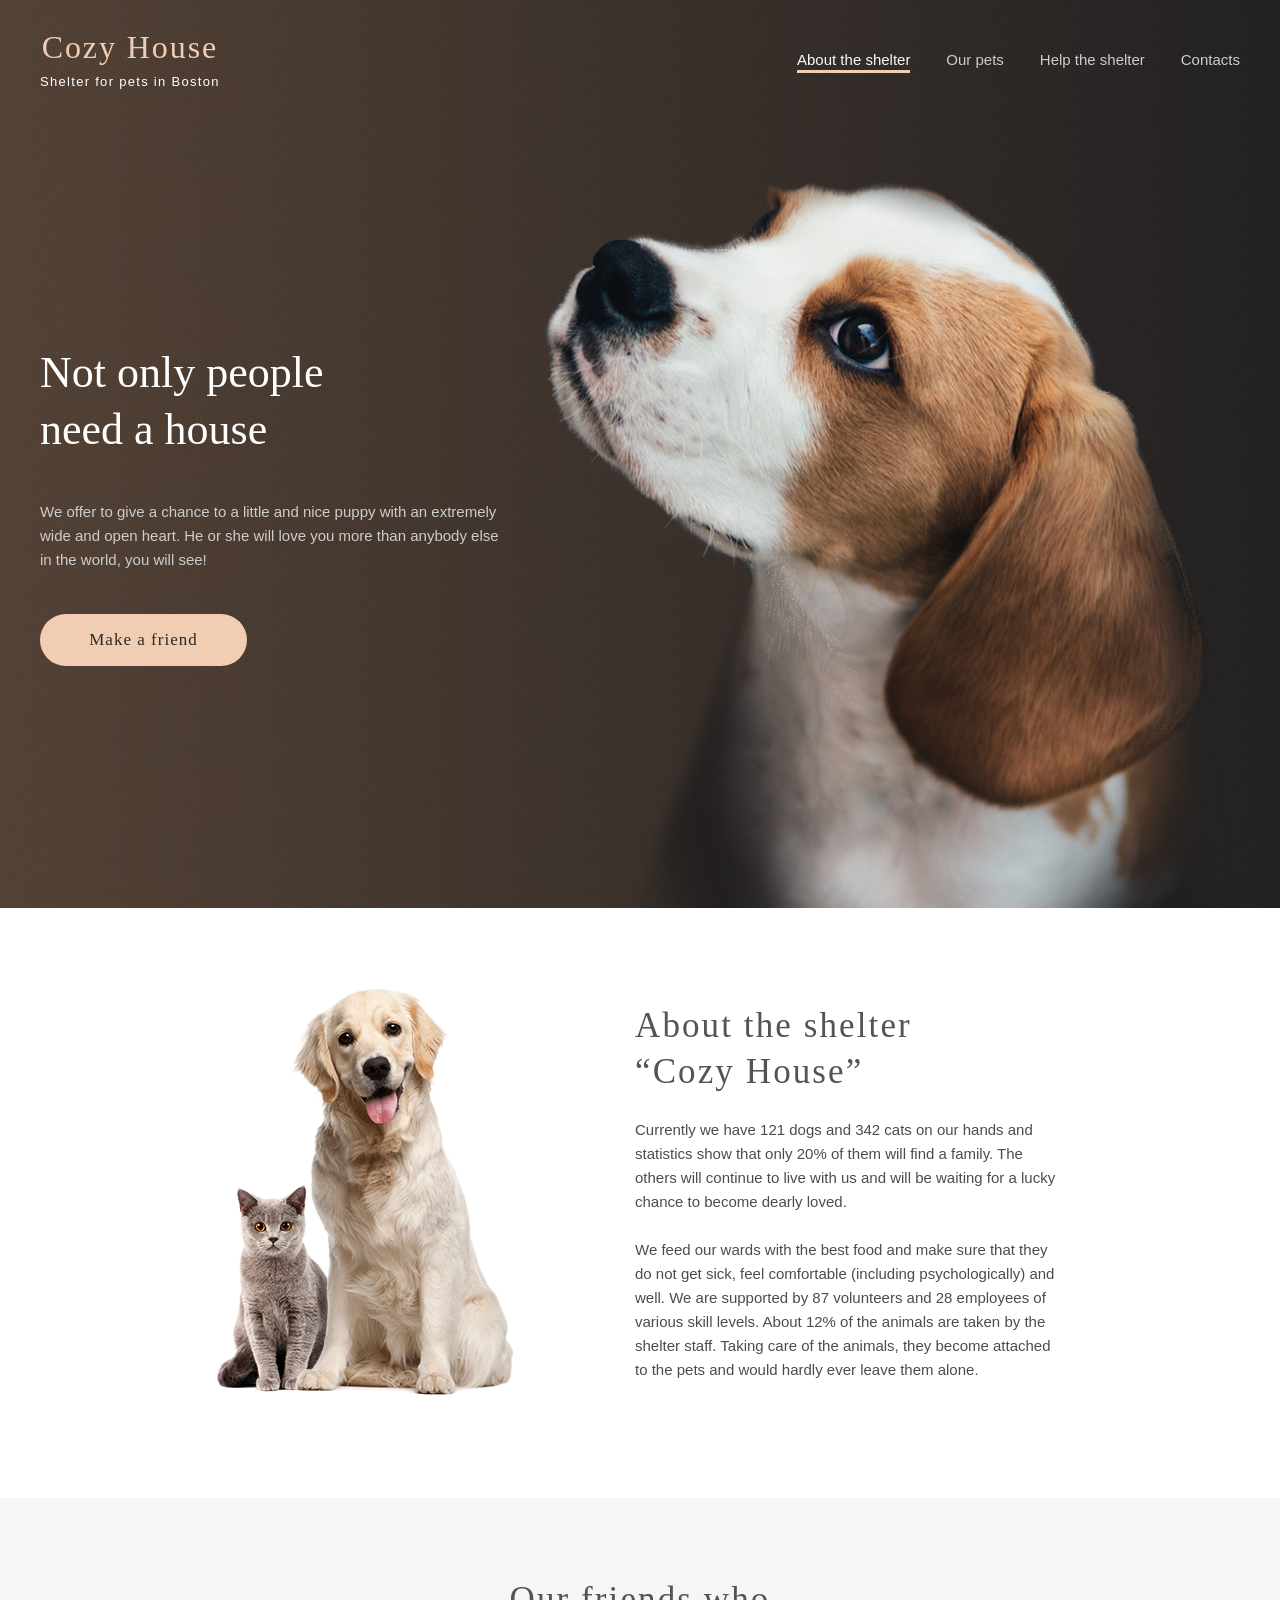
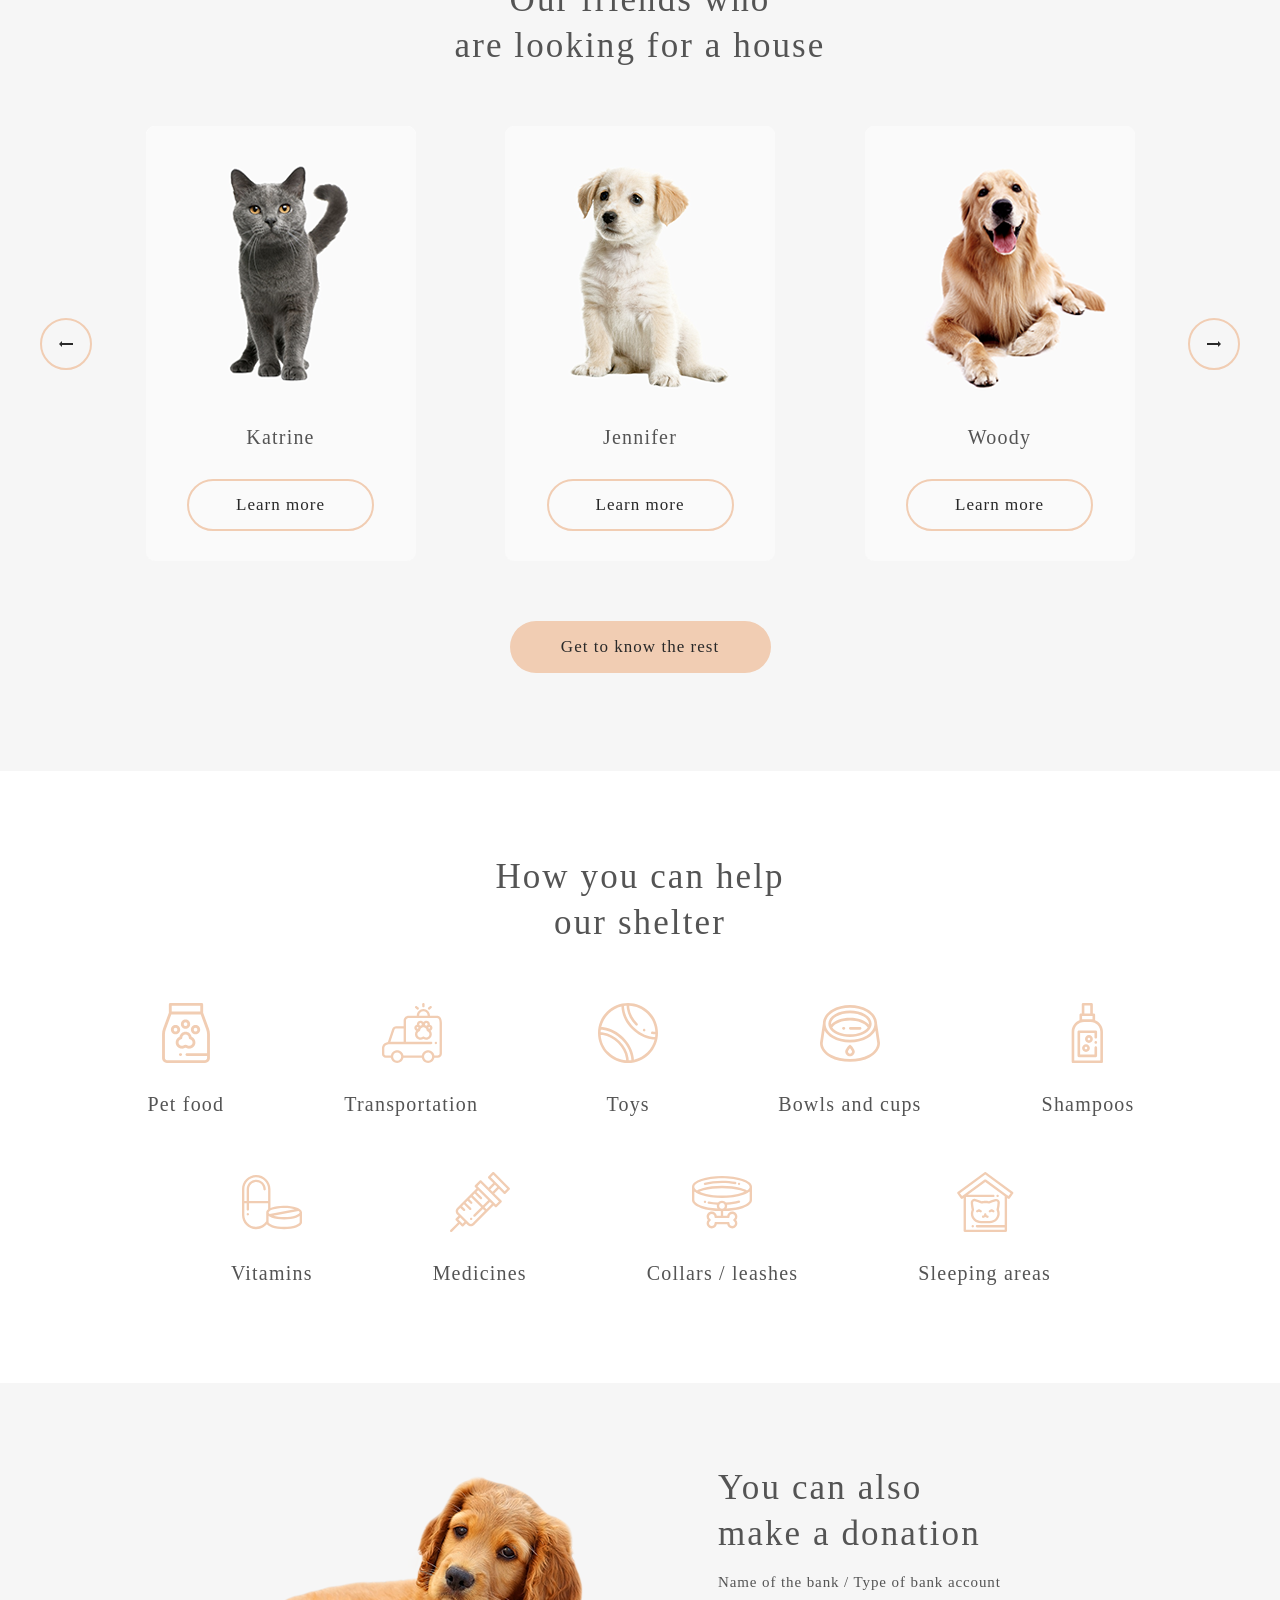
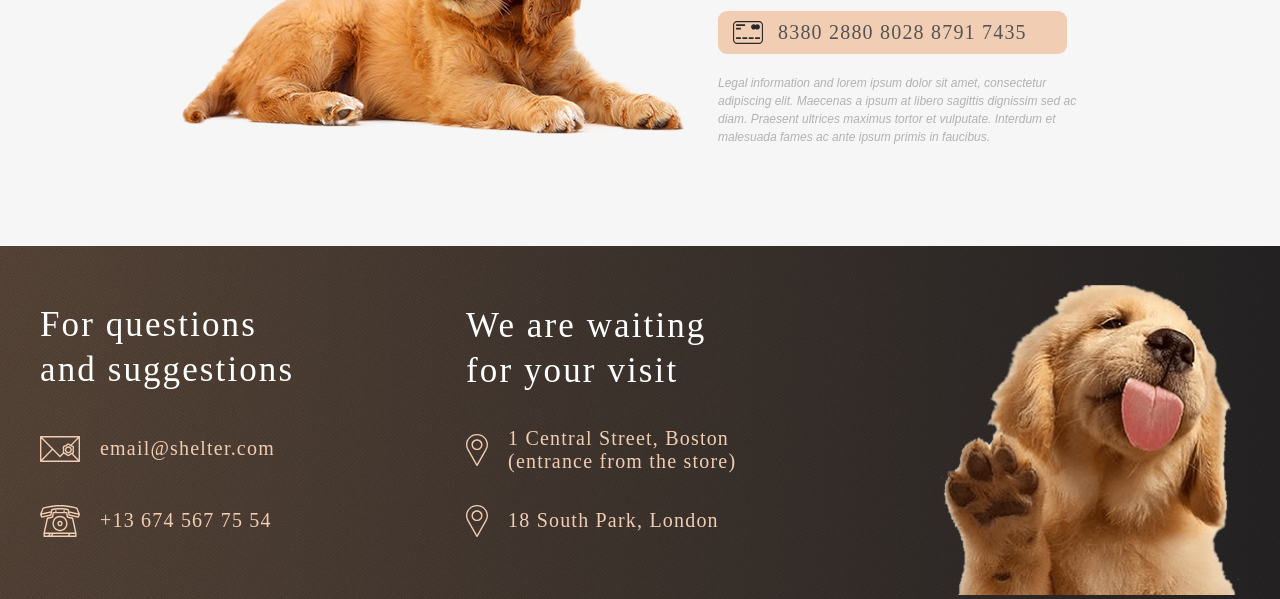
==== shelter/index.html @ 54ca8a90 "feat: add adaptive style for screen 768px width" ====
<!DOCTYPE html>
<html lang="en">
<head>
    <meta charset="UTF-8">
    <meta http-equiv="X-UA-Compatible" content="IE=edge">
    <meta name="viewport" content="width=device-width, initial-scale=1.0">
    <link rel="stylesheet" href="./styles/style.css">
    <link rel="icon" href="./assets/favicon/pet.ico" type="image/x-icon">
    <title>Cozy House main page</title>
</head>
<body>
<header class="header">
    <div class="wrapper">
        <div class="header-inside">
            <a href="">
                <div class="header-inside__logo">
                    <p class="logo-title">
                        Cozy House
                    </p>
                    <p class="logo_subtitle">
                        Shelter for pets in Boston
                    </p>
                </div>
            </a>

            <nav class="header-inside__nav">
                <ul class="nav-list">
                    <li class="nav-item__current">
                        About the shelter
                    </li>
                    <li class="nav-item">
                        <a href="./pages/pets/our_pets.html" class="nav-link">
                            Our pets
                        </a>
                    </li>
                    <li class="nav-item">
                        <a href="#help" class="nav-link">
                            Help the shelter
                        </a>
                    </li>
                    <li class="nav-item">
                        <a href="#footer" class="nav-link">
                            Contacts
                        </a>
                    </li>
                </ul>
            </nav>
        </div>
    </div>
</header>
<main class="main">
    <section id="not-only">
        <div class="wrapper">
            <div class="wrapper-content">
                <div class="wrapper-content__info">
                    <h1 class="title">
                        Not only people need a house
                    </h1>
                    <p class="subtitle">
                        We offer to give a chance to a little and nice puppy with an extremely wide and open heart. 
                        He or she will love you more than anybody else in the world, you will see!
                    </p>
                    <a href="#our-friends" class="redirect">
                        Make a friend
                    </a>
                </div>
                <img src="./assets/images/start-screen-puppy.png" alt="start-screen-puppy.png" class="not-only">
            </div>
        </div>
    </section>
    <section id="about">
        <div class="wrapper">
            <div class="wrapper-content">
                    <img src="./assets/images/about-pets.png" alt="about-pets.png" class="not-only">
                    <div class="wrapper-content__info">
                        <h2 class="section-title">
                            About the shelter <br> “Cozy House”
                        </h2>
                        <p class="subtitle">
                            Currently we have 121 dogs and 342 cats on our hands and statistics show that only 20% of them will find a family. 
                            The others will continue to live with us and will be waiting for a lucky chance to become dearly loved.
                        </p>
                        <p class="subtitle">
                            We feed our wards with the best food and make sure that they do not get sick, feel comfortable (including psychologically) and well. 
                            We are supported by 87 volunteers and 28 employees of various skill levels. About 12% of the animals are taken by the shelter staff. 
                            Taking care of the animals, they become attached to the pets and would hardly ever leave them alone.
                        </p>
                    </div>
            </div>
        </div>
    </section>
    <section id="our-friends">
        <div class="wrapper">
            <h2 class="section-title">
                Our friends who <br> are looking for a house
            </h2>
            <div class="slider">
                <button class="slider__previous">
                    <img src="./assets/icons/arrow-previous.png" alt="previous-image" class="slider__previous__image">
                </button>
                <div class="slider-item">
                    <div class="slider-item__image">
                        <img src="./assets/images/pets-katrine.png" alt="katrine.png" class="pets-photo">
                    </div>
                    <h2 class="name">
                        Katrine
                    </h2>
                    <button class="learn-more">
                        Learn more
                    </button>
                </div>
                <div class="slider-item">
                    <div class="slider-item__image">
                        <img src="./assets/images/pets-jennifer.png" alt="jennifer.png" class="pets-photo">
                    </div>
                    <h2 class="name">
                        Jennifer
                    </h2>
                    <button class="learn-more">
                        Learn more
                    </button>
                </div>
                <div class="slider-item">
                    <div class="slider-item__image">
                        <img src="./assets/images/pets-woody.png" alt="woody.png" class="pets-photo">
                    </div>
                    <h2 class="name">
                        Woody
                    </h2>
                    <button class="learn-more">
                        Learn more
                    </button>
                </div>
                <button class="slider__next">
                    <img src="./assets/icons/arrow-next.png" alt="next-image" class="slider__next__image">
                </button>
            </div>
            <a href="./pages/pets/our_pets.html" class="redirect">
                Get to know the rest
            </a>
        </div>
    </section>
    <section id="help">
        <div class="wrapper">
            <h2 class="section-title">
                How you can help <br> our shelter
            </h2>
            <div class="wrapper-content">
                <div class="goods-part">
                    <div class="goods-for-help">
                        <img src="./assets/icons/icon-pet-food.svg" alt="icon-pet-food.svg" class="goods-for-help__img">
                         <p class="goods-for-help__title">
                            Pet food
                         </p>
                    </div>
                    <div class="goods-for-help">
                        <img src="./assets/icons/icon-transportation.svg" alt="transportation.svg" class="goods-for-help__img">
                         <p class="goods-for-help__title">
                            Transportation
                         </p>
                    </div>
                    <div class="goods-for-help">
                        <img src="./assets/icons/icon-toys.svg" alt="toys.svg" class="goods-for-help__img">
                         <p class="goods-for-help__title">
                            Toys
                         </p>
                    </div>
                    <div class="goods-for-help">
                        <img src="./assets/icons/icon-bowls-and-cups.svg" alt="bowls-and-cups.svg" class="goods-for-help__img">
                        <p class="goods-for-help__title">
                            Bowls and cups
                        </p>
                    </div>
                    <div class="goods-for-help">
                        <img src="./assets/icons/icon-shampoos.svg" alt="shampoos.svg" class="goods-for-help__img">
                         <p class="goods-for-help__title">
                            Shampoos
                         </p>
                    </div>
                    <div class="goods-for-help">
                        <img src="./assets/icons/icon-vitamins.svg" alt="vitamins.svg" class="goods-for-help__img">
                         <p class="goods-for-help__title">
                            Vitamins
                         </p>
                    </div>
                    <div class="goods-for-help">
                        <img src="./assets/icons/icon-medicines.svg" alt="medicines.svg" class="goods-for-help__img">
                         <p class="goods-for-help__title">
                            Medicines
                         </p>
                    </div>
                    <div class="goods-for-help">
                        <img src="./assets/icons/icon-collars-leashes.svg" alt="collars-leashes.svg" class="goods-for-help__img">
                         <p class="goods-for-help__title">
                            Collars / leashes
                         </p>
                    </div>
                    <div class="goods-for-help">
                        <img src="./assets/icons/icon-sleeping-area.svg" alt="-sleeping-area.svg" class="goods-for-help__img">
                         <p class="goods-for-help__title">
                            Sleeping areas
                         </p>
                    </div>
                </div>
            </div>
        </div>
    </section>
    <section id="in-addition">
        <div class="wrapper">
            <div class="wrapper-content">
                <img src="./assets/images/donation-dog.png" alt="donation-dog.png" class="in-addition">
                <div class="wrapper-content__info">
                    <h2 class="section-title">
                        You can also <br> make a donation
                    </h2>
                    <div class="bank-account">
                        <p class="bank-account__title">
                            Name of the bank / Type of bank account
                        </p>
                        <a href="">
                            <div class="bank-account__card-number">
                                <img src="./assets/icons/credit-card.svg" alt="credit-card.svg" class="card-number__logo">
                                <p class="card-number">
                                    8380 2880 8028 8791 7435
                                </p>
                            </div>
                        </a>
                        <p class="bank-account__description">
                            Legal information and lorem ipsum dolor sit amet, consectetur adipiscing elit. 
                            Maecenas a ipsum at libero sagittis dignissim sed ac diam. 
                            Praesent ultrices maximus tortor et vulputate. 
                            Interdum et malesuada fames ac ante ipsum primis in faucibus.
                        </p>
                    </div>
                </div>
            </div>
        </div>
    </section>
</main>
<footer id="footer">
    <div class="wrapper">
        <div class="wrapper-content">
            <h2 class="column-title">
                For questions<br>and suggestions
            </h2>
            <div class="contacts">          
                <a href="mailto:email@shelter.com" class="footer__info">
                    <img src="./assets/icons/icon-email.svg" alt="email.svg" class="footer__icon">
                    email@shelter.com
                </a>
            </div>
            <div class="contacts">                
                <a href="tel:+136745677554" class="footer__info">
                    <img src="./assets/icons/icon-phone.svg" alt="phone.svg" class="footer__icon">
                    +13 674 567 75 54
                </a>
            </div>
        </div>
        <div class="wrapper-content">
            <h2 class="column-title">
                We are waiting<br>for your visit
            </h2>
            <div class="contacts">
                <a  href="https://goo.gl/maps/cyKhHFczpunHiu1EA" target="_blank" class="footer__info">
                    <img src="./assets/icons/icon-marker.svg" alt="marker.svg" class="footer__icon">
                    1 Central Street, Boston<br>
                    (entrance from the store)
                </a>
            </div>
            <div class="contacts">
                <a href="https://goo.gl/maps/xTGZureh3nXJi8qr7" target="_blank" class="footer__info">
                    <img src="./assets/icons/icon-marker.svg" alt="marker.svg" class="footer__icon">
                   18 South Park, London
                </a>
            </div>
        </div>
        <div class="wrapper-content">
            <img src="./assets/images/footer-puppy.png" alt="footer-puppy.png" class="footer__image">
        </div>
    </div>
</footer>
</body>
<script src="./index.js"></script>
</html>
---- shelter/styles/style.css ----
html {
  scroll-behavior: smooth;
}
html body {
  box-sizing: border-box;
  margin: 0;
  padding: 0;
  background: url(../assets/images/noise_transparent.svg), radial-gradient(100% 900% at 0% 0%, #5b483a 0%, #262425 100%), linear-gradient(0deg, #211f20, #211f20);
}
html body * {
  box-sizing: border-box;
  margin: 0;
  padding: 0;
}
html body header {
  width: 100%;
}
html body header .header-inside {
  padding-top: 30px;
  display: flex;
  justify-content: space-between;
  align-items: center;
}
html body header .header-inside nav {
  width: 36.92%;
  max-width: 443px;
}
@media (width: 768px) {
  html body header .header-inside nav {
    width: 62.69%;
    position: relative;
    bottom: 1.6px;
  }
}
html body header .header-inside nav .nav-list {
  display: flex;
  justify-content: space-between;
  font-family: Arial, Helvetica, sans-serif;
  font-size: 15px;
  line-height: 24px;
  font-weight: 400;
}
@media (max-width: 1279px) and (min-width: 769px) {
  html body header .header-inside nav .nav-list {
    font-size: 1.17vw;
  }
}
html body header .header-inside nav .nav-list .nav-item__current {
  list-style-type: none;
  color: #FAFAFA;
  position: relative;
}
html body header .header-inside nav .nav-list .nav-item__current::after {
  content: "";
  width: 100%;
  height: 3px;
  background-color: #F1CDB3;
  position: absolute;
  left: 0;
  top: 22px;
}
@media (width: 768px) {
  html body header .header-inside nav .nav-list .nav-item__current::after {
    top: 24px;
  }
}
html body header .header-inside nav .nav-list .nav-item {
  list-style-type: none;
  position: relative;
}
html body header .header-inside nav .nav-list .nav-item .nav-link {
  text-decoration: none;
  color: #CDCDCD;
  transition: 0.3s linear;
}
html body header .header-inside nav .nav-list .nav-item .nav-link:hover {
  color: #FAFAFA;
  transition: 0.3s linear;
}
html body header .header-inside nav .nav-list .nav-item:active::after {
  content: "";
  width: 100%;
  height: 3px;
  background-color: #F1CDB3;
  position: absolute;
  left: 0;
  top: 22px;
}
@media (max-width: 1279px) and (min-width: 769px) {
  html body header .header-inside nav .nav-list .nav-item:active::after {
    top: 1.72vw;
  }
}
html body header .header-inside .header-inside__logo {
  display: flex;
  flex-direction: column;
  align-items: center;
}
html body header .header-inside .header-inside__logo .logo-title {
  color: #F1CDB3;
  font-family: Georgia, "Times New Roman", Times, serif;
  font-size: 32px;
  line-height: 35.2px;
  letter-spacing: 0.06em;
  margin-bottom: 5px;
}
@media (max-width: 1279px) and (min-width: 769px) {
  html body header .header-inside .header-inside__logo .logo-title {
    font-size: 2.5vw;
    line-height: 2.73vw;
  }
}
html body header .header-inside .header-inside__logo .logo_subtitle {
  font-family: Arial, Helvetica, sans-serif;
  font-size: 13px;
  line-height: 14.95px;
  letter-spacing: 0.1em;
  margin-top: 5px;
  color: #FFF;
}
@media (max-width: 1279px) and (min-width: 769px) {
  html body header .header-inside .header-inside__logo .logo_subtitle {
    font-size: 1.02vw;
    line-height: 1.17vw;
  }
}
html body #not-only {
  width: 100%;
  position: relative;
}
html body #not-only .wrapper-content {
  display: flex;
  justify-content: space-between;
}
@media (width: 768px) {
  html body #not-only .wrapper-content {
    flex-direction: column;
    align-items: center;
  }
}
html body #not-only .wrapper-content .wrapper-content__info {
  height: 322px;
  display: flex;
  flex-direction: column;
  justify-content: space-between;
  position: relative;
  top: 254px;
}
@media (width: 768px) {
  html body #not-only .wrapper-content .wrapper-content__info {
    top: 0;
    align-items: center;
    width: 91.4%;
    margin-top: 61px;
    height: 321px;
  }
}
@media (max-width: 1279px) and (min-width: 769px) {
  html body #not-only .wrapper-content .wrapper-content__info {
    height: 25.16vw;
    line-height: 19.84vw;
  }
}
html body #not-only .wrapper-content .wrapper-content__info h1 {
  font-family: Georgia, "Times New Roman", Times, serif;
  font-weight: 400;
  font-size: 44px;
  line-height: 57.2px;
  color: #FFF;
  width: 61.75%;
}
@media (max-width: 1279px) and (min-width: 769px) {
  html body #not-only .wrapper-content .wrapper-content__info h1 {
    font-size: 3.44vw;
    line-height: 4.45vw;
  }
}
@media (width: 768px) {
  html body #not-only .wrapper-content .wrapper-content__info h1 {
    margin-right: 60px;
  }
}
html body #not-only .wrapper-content .wrapper-content__info .subtitle {
  font-family: Arial, Helvetica, sans-serif;
  font-weight: 400;
  font-size: 15px;
  line-height: 24px;
  color: #CDCDCD;
  width: 91.64%;
}
@media (width: 768px) {
  html body #not-only .wrapper-content .wrapper-content__info .subtitle {
    width: 71%;
  }
}
@media (max-width: 1279px) and (min-width: 769px) {
  html body #not-only .wrapper-content .wrapper-content__info .subtitle {
    font-size: 1.17vw;
    line-height: 1.88vw;
  }
}
html body #not-only .wrapper-content .wrapper-content__info .redirect {
  width: 207px;
  height: 52px;
  border-radius: 100px;
  background-color: #F1CDB3;
  color: #292929;
  font-family: Georgia, "Times New Roman", Times, serif;
  font-weight: 400;
  font-size: 17px;
  line-height: 22.1px;
  border: 0;
  letter-spacing: 0.06em;
  cursor: pointer;
  display: flex;
  align-items: center;
  justify-content: center;
  transition: 0.3s linear;
}
html body #not-only .wrapper-content .wrapper-content__info .redirect:hover {
  background-color: #fddcc4;
  transition: 0.3s linear;
}
html body #not-only .wrapper-content img {
  width: 58.17%;
  margin-top: 90px;
}
@media (width: 768px) {
  html body #not-only .wrapper-content img {
    width: 80.35%;
    margin-left: 139px;
    margin-top: 100px;
  }
}
html body #about {
  width: 100%;
  position: relative;
  background-color: #fff;
}
html body #about .wrapper-content {
  display: flex;
  justify-content: center;
  padding-bottom: 102px;
}
@media (width: 768px) {
  html body #about .wrapper-content {
    flex-direction: column-reverse;
    align-items: center;
  }
}
html body #about .wrapper-content .wrapper-content__info {
  width: 35.83%;
  height: 379px;
  display: flex;
  flex-direction: column;
  justify-content: space-between;
  margin: 95px 0 0 120px;
}
@media (max-width: 1279px) and (min-width: 769px) {
  html body #about .wrapper-content .wrapper-content__info {
    height: 29.61vw;
  }
}
@media (width: 768px) {
  html body #about .wrapper-content .wrapper-content__info {
    width: 60.7%;
    margin: 81px 0 0 0;
  }
}
html body #about .wrapper-content .wrapper-content__info .subtitle {
  font-family: Arial, Helvetica, sans-serif;
  font-weight: 400;
  font-size: 15px;
  line-height: 24px;
  color: #4c4c4c;
}
@media (max-width: 1279px) and (min-width: 769px) {
  html body #about .wrapper-content .wrapper-content__info .subtitle {
    font-size: 1.17vw;
    line-height: 1.95vw;
  }
}
html body #about .wrapper-content img {
  margin-top: 80px;
}
@media (max-width: 1279px) and (min-width: 769px) {
  html body #about .wrapper-content img {
    width: 23.44vw;
  }
}
html body #our-friends {
  width: 100%;
  background-color: #F6F6F6;
}
html body #our-friends .wrapper {
  display: flex;
  flex-direction: column;
  align-items: center;
}
html body #our-friends .wrapper h2 {
  text-align: center;
  margin-top: 79px;
}
@media (max-width: 1279px) and (min-width: 769px) {
  html body #our-friends .wrapper h2 {
    margin-top: 6.17vw;
  }
}
html body #our-friends .wrapper .slider {
  width: 100%;
  display: flex;
  justify-content: space-between;
  margin: 58px 0 60px 0;
  align-items: center;
}
@media (max-width: 1279px) and (min-width: 769px) {
  html body #our-friends .wrapper .slider {
    margin: 4.53vw 0 4.69vw 0;
  }
}
html body #our-friends .wrapper .slider .slider__previous,
html body #our-friends .wrapper .slider .slider__next {
  width: 52px;
  height: 52px;
  border-radius: 100px;
  border: 2px solid #F1CDB3;
  background-color: transparent;
  cursor: pointer;
  display: flex;
  flex-direction: row;
  align-items: center;
  font-family: Georgia, "Times New Roman", Times, serif;
  font-size: 20px;
  line-height: 23px;
  letter-spacing: 0.06em;
  align-items: center;
  justify-content: center;
  transition: 0.3s linear;
}
html body #our-friends .wrapper .slider .slider__previous:hover,
html body #our-friends .wrapper .slider .slider__next:hover {
  background-color: #fddcc4;
  border: transparent;
  transition: 0.3s linear;
}
html body #our-friends .wrapper .slider .slider-item {
  display: flex;
  flex-direction: column;
  align-items: center;
  background-color: #FAFAFA;
  border-radius: 9px;
  cursor: pointer;
}
@media (max-width: 1279px) and (min-width: 769px) {
  html body #our-friends .wrapper .slider .slider-item .pets-photo {
    width: 21.09vw;
  }
}
html body #our-friends .wrapper .slider .slider-item .name {
  margin: 26px 0 30px 0;
  font-family: Georgia, "Times New Roman", Times, serif;
  font-weight: 400;
  font-size: 20px;
  line-height: 23px;
  letter-spacing: 0.06em;
  color: #545454;
}
@media (max-width: 1279px) and (min-width: 769px) {
  html body #our-friends .wrapper .slider .slider-item .name {
    font-size: 1.56vw;
    line-height: 1.8vw;
  }
}
html body #our-friends .wrapper .slider .slider-item .learn-more {
  width: 187px;
  height: 52px;
  border: 2px solid #F1CDB3;
  border-radius: 100px;
  font-family: Georgia, "Times New Roman", Times, serif;
  font-style: normal;
  font-weight: 400;
  font-size: 17px;
  letter-spacing: 0.06em;
  color: #292929;
  background-color: transparent;
  cursor: pointer;
  margin-bottom: 30px;
  transition: 0.3s linear;
}
@media (max-width: 1279px) and (min-width: 769px) {
  html body #our-friends .wrapper .slider .slider-item .learn-more {
    width: 14.61vw;
    height: 4.06vw;
    border-radius: 7.81vw;
    font-size: 1.33vw;
  }
}
html body #our-friends .wrapper .slider .slider-item .learn-more:hover {
  background-color: #fddcc4;
  border: transparent;
  transition: 0.3s linear;
}
html body #our-friends .wrapper .slider .slider-item:nth-child(3) {
  margin: 0 36px;
}
@media (width: 768px) {
  html body #our-friends .wrapper .slider .slider-item:nth-child(3) {
    margin: 0 0 0 28px;
  }
}
@media (width: 768px) {
  html body #our-friends .wrapper .slider .slider-item:nth-child(4) {
    display: none;
  }
}
html body #our-friends .wrapper .slider .slider-item:hover {
  background-color: #fff;
  transition: 0.3s linear;
}
html body #our-friends .wrapper .redirect {
  width: 261px;
  height: 52px;
  border: none;
  border-radius: 100px;
  background-color: #F1CDB3;
  font-family: Georgia, "Times New Roman", Times, serif;
  font-style: normal;
  font-weight: 400;
  font-size: 17px;
  letter-spacing: 0.06em;
  margin-bottom: 98px;
  cursor: pointer;
  display: flex;
  align-items: center;
  justify-content: center;
  color: #292929;
  transition: 0.3s linear;
}
@media (max-width: 1279px) and (min-width: 769px) {
  html body #our-friends .wrapper .redirect {
    margin-bottom: 7.81vw;
  }
}
html body #our-friends .wrapper .redirect:hover {
  background-color: #fddcc4;
  transition: 0.3s linear;
}
html body #help {
  width: 100%;
  padding-bottom: 44px;
  background-color: #fff;
}
html body #help h2 {
  text-align: center;
  padding: 83px 0 3px 0;
}
@media (max-width: 1279px) and (min-width: 769px) {
  html body #help h2 {
    padding: 6.48vw 0 0.23vw 0;
  }
}
@media (width: 768px) {
  html body #help .wrapper-content {
    display: flex;
    flex-direction: column;
    align-items: center;
  }
}
html body #help .goods-part {
  display: flex;
  width: 100%;
  justify-content: center;
  margin: 55px 0 -2px 0;
  flex-wrap: wrap;
}
@media (max-width: 1279px) and (min-width: 769px) {
  html body #help .goods-part {
    margin: 4.297vw 0 0 0;
  }
}
@media (width: 768px) {
  html body #help .goods-part {
    justify-content: space-between;
    width: 89%;
  }
}
html body #help .goods-part .goods-for-help {
  display: flex;
  flex-direction: column;
  align-items: center;
  margin: 0 59px 56px 61px;
}
@media (max-width: 1279px) and (min-width: 769px) {
  html body #help .goods-part .goods-for-help {
    margin: 0 4.609vw 4.375vw 4.766vw;
  }
}
@media (width: 768px) {
  html body #help .goods-part .goods-for-help {
    width: 22.135vw;
    margin: 0 0 7.161vw 0;
  }
}
html body #help .goods-part .goods-for-help img {
  margin-bottom: 30px;
}
@media (max-width: 1279px) and (min-width: 769px) {
  html body #help .goods-part .goods-for-help img {
    margin-bottom: 2.34vw;
    width: 4.69vw;
  }
}
html body #help .goods-part .goods-for-help p {
  font-family: Georgia, "Times New Roman", Times, serif;
  font-weight: 400;
  font-size: 20px;
  line-height: 23px;
  letter-spacing: 0.06em;
  color: #545454;
}
@media (max-width: 1279px) and (min-width: 769px) {
  html body #help .goods-part .goods-for-help p {
    font-size: 1.56vw;
    line-height: 1.8vw;
  }
}
html body #help .goods-part:nth-child(2) {
  width: 71.7%;
}
html body #in-addition {
  width: 100%;
  background-color: #F6F6F6;
}
html body #in-addition .wrapper-content {
  display: flex;
  width: 100%;
  justify-content: center;
}
@media (width: 768px) {
  html body #in-addition .wrapper-content {
    flex-direction: column-reverse;
    align-items: center;
  }
}
html body #in-addition .wrapper-content .wrapper-content__info {
  width: 31.67%;
  margin: 82px 0 100px 31px;
}
@media (max-width: 1279px) and (min-width: 769px) {
  html body #in-addition .wrapper-content .wrapper-content__info {
    margin: 6.41vw 0 7.81vw 2.42vw;
  }
}
@media (width: 768px) {
  html body #in-addition .wrapper-content .wrapper-content__info {
    width: 53.67%;
    margin: 84px 0 60px 0;
  }
}
html body #in-addition .wrapper-content .wrapper-content__info h2 {
  margin-bottom: 18px;
}
@media (max-width: 1279px) and (min-width: 769px) {
  html body #in-addition .wrapper-content .wrapper-content__info h2 {
    margin-bottom: 1.41vw;
  }
}
html body #in-addition .wrapper-content .wrapper-content__info .bank-account .bank-account__title {
  font-family: Georgia, "Times New Roman", Times, serif;
  font-size: 15px;
  font-weight: 400;
  line-height: 16.5px;
  letter-spacing: 0.06em;
  color: #545454;
  margin-bottom: 20px;
}
@media (max-width: 1279px) and (min-width: 769px) {
  html body #in-addition .wrapper-content .wrapper-content__info .bank-account .bank-account__title {
    margin-bottom: 1.56vw;
    font-size: 1.17vw;
    line-height: 1.17vw;
  }
}
html body #in-addition .wrapper-content .wrapper-content__info .bank-account .bank-account__card-number {
  display: flex;
  align-items: center;
  width: 349px;
  height: 43px;
  border-radius: 9px;
  background-color: #F1CDB3;
  margin-bottom: 20px;
}
@media (max-width: 1279px) and (min-width: 769px) {
  html body #in-addition .wrapper-content .wrapper-content__info .bank-account .bank-account__card-number {
    width: 27.27vw;
    height: 3.36vw;
    border-radius: 0.7vw;
  }
}
html body #in-addition .wrapper-content .wrapper-content__info .bank-account .bank-account__card-number img {
  margin: 10px 15px;
}
@media (max-width: 1279px) and (min-width: 769px) {
  html body #in-addition .wrapper-content .wrapper-content__info .bank-account .bank-account__card-number img {
    margin: 0.78vw 1.17vw;
    width: 2.34vw;
  }
}
html body #in-addition .wrapper-content .wrapper-content__info .bank-account .bank-account__card-number p {
  font-family: Georgia, "Times New Roman", Times, serif;
  font-weight: 400;
  font-size: 20px;
  line-height: 23px;
  letter-spacing: 0.06em;
  color: #545454;
}
@media (max-width: 1279px) and (min-width: 769px) {
  html body #in-addition .wrapper-content .wrapper-content__info .bank-account .bank-account__card-number p {
    font-size: 1.56vw;
    line-height: 1.8vw;
  }
}
html body #in-addition .wrapper-content .wrapper-content__info .bank-account .bank-account__description {
  font-family: Arial, Helvetica, sans-serif;
  font-size: 12px;
  font-style: italic;
  font-weight: 400;
  line-height: 18px;
  color: #B2B2B2;
}
@media (max-width: 1279px) and (min-width: 769px) {
  html body #in-addition .wrapper-content .wrapper-content__info .bank-account .bank-account__description {
    font-size: 0.94vw;
    line-height: 1.41vw;
  }
}
html body #in-addition .wrapper-content img {
  object-fit: contain;
  margin-bottom: 17px;
}
@media (max-width: 1279px) and (min-width: 769px) {
  html body #in-addition .wrapper-content img {
    width: 39.45vw;
  }
}
@media (width: 768px) {
  html body #in-addition .wrapper-content img {
    margin-bottom: 100px;
  }
}
html body footer {
  width: 100%;
  background: url(../assets/images/noise_transparent.svg), radial-gradient(100% 900% at 0% 0%, #5b483a 0%, #262425 100%), linear-gradient(0deg, #211f20, #211f20);
}
html body footer .wrapper {
  display: flex;
  justify-content: space-between;
}
@media (width: 768px) {
  html body footer .wrapper {
    display: flex;
    justify-content: space-around;
    flex-wrap: wrap;
  }
}
html body footer .wrapper .wrapper-content:nth-child(2) {
  width: 25.17%;
}
@media (max-width: 1279px) and (min-width: 769px) {
  html body footer .wrapper .wrapper-content:nth-child(2) > .contacts > a > img {
    width: 1.95vw;
  }
}
@media (width: 768px) {
  html body footer .wrapper .wrapper-content:nth-child(2) {
    width: 41.67%;
    position: relative;
    right: 6px;
  }
}
html body footer .wrapper .wrapper-content:nth-child(2) .column-title {
  margin: 57px 0 33px 0;
}
@media (max-width: 1279px) and (min-width: 769px) {
  html body footer .wrapper .wrapper-content:nth-child(2) .column-title {
    margin: 4.45vw 0 2.58vw 0;
  }
}
@media (width: 768px) {
  html body footer .wrapper .wrapper-content:nth-child(2) .column-title {
    margin: 31px 0 32px 0;
  }
}
html body footer .wrapper .wrapper-content:nth-child(2) .contacts {
  margin: 32px 0 0 0;
}
@media (max-width: 1279px) and (min-width: 769px) {
  html body footer .wrapper .wrapper-content:nth-child(2) .contacts {
    margin: 2.5vw 0 0 0;
  }
}
html body footer .wrapper .wrapper-content:nth-child(2) .contacts:nth-child(3) {
  margin: 32px 0 0 0;
}
@media (max-width: 1279px) and (min-width: 769px) {
  html body footer .wrapper .wrapper-content:nth-child(2) .contacts:nth-child(3) {
    margin: 2.5vw 0 0 0;
  }
}
html body footer .wrapper .column-title {
  font-family: Georgia, "Times New Roman", Times, serif;
  font-weight: 400;
  font-size: 35px;
  line-height: 45.5px;
  letter-spacing: 0.06em;
  color: #FFF;
  margin: 56px 0 40px 0;
}
@media (max-width: 1279px) and (min-width: 769px) {
  html body footer .wrapper .column-title {
    font-size: 2.73vw;
    line-height: 3.52vw;
    margin: 4.38vw 0 3.13vw 0;
  }
}
@media (width: 768px) {
  html body footer .wrapper .column-title {
    margin: 32px 0 40px 0;
  }
}
html body footer .wrapper .contacts {
  display: flex;
  align-items: center;
  margin: 40px 0;
  transition: 0.3s linear;
}
@media (max-width: 1279px) and (min-width: 769px) {
  html body footer .wrapper .contacts {
    margin: 2.5vw 0 0 0;
  }
}
@media (width: 768px) {
  html body footer .wrapper .contacts {
    margin: 38px 0;
  }
}
html body footer .wrapper .contacts a, html body footer .wrapper .contacts p {
  display: flex;
  align-items: center;
  text-decoration: none;
  font-family: Georgia, "Times New Roman", Times, serif;
  font-weight: 400;
  font-size: 20px;
  line-height: 23px;
  letter-spacing: 0.06em;
  color: #F1CDB3;
}
@media (max-width: 1279px) and (min-width: 769px) {
  html body footer .wrapper .contacts a, html body footer .wrapper .contacts p {
    font-size: 1.56vw;
    line-height: 1.56vw;
  }
}
html body footer .wrapper .contacts a img, html body footer .wrapper .contacts p img {
  margin-right: 20px;
}
@media (max-width: 1279px) and (min-width: 769px) {
  html body footer .wrapper .contacts a img, html body footer .wrapper .contacts p img {
    margin-right: 1.56vw;
    width: 3.12vw;
  }
}
html body footer .wrapper .contacts:hover {
  transform: scale(1.2);
  transition: 0.3s linear;
}
html body footer .wrapper .footer__image {
  margin-top: 39px;
}
@media (max-width: 1279px) and (min-width: 769px) {
  html body footer .wrapper .footer__image {
    margin-top: 3.05vw;
    width: 23.44vw;
  }
}
@media (width: 768px) {
  html body footer .wrapper .footer__image {
    margin-top: 26px;
  }
}
html body .wrapper {
  max-width: 1200px;
  margin: 0 auto;
}
@media (max-width: 1279px) and (min-width: 769px) {
  html body .wrapper {
    width: 93%;
  }
}
@media (width: 768px) {
  html body .wrapper {
    width: 708px;
  }
}
html body .section-title {
  font-family: Georgia, "Times New Roman", Times, serif;
  font-weight: 400;
  font-size: 35px;
  line-height: 45.5px;
  letter-spacing: 0.06em;
  color: #545454;
}
@media (max-width: 1279px) and (min-width: 769px) {
  html body .section-title {
    font-size: 2.73vw;
    line-height: 3.52vw;
  }
}
html body a {
  text-decoration: none;
}

/*# sourceMappingURL=style.css.map */
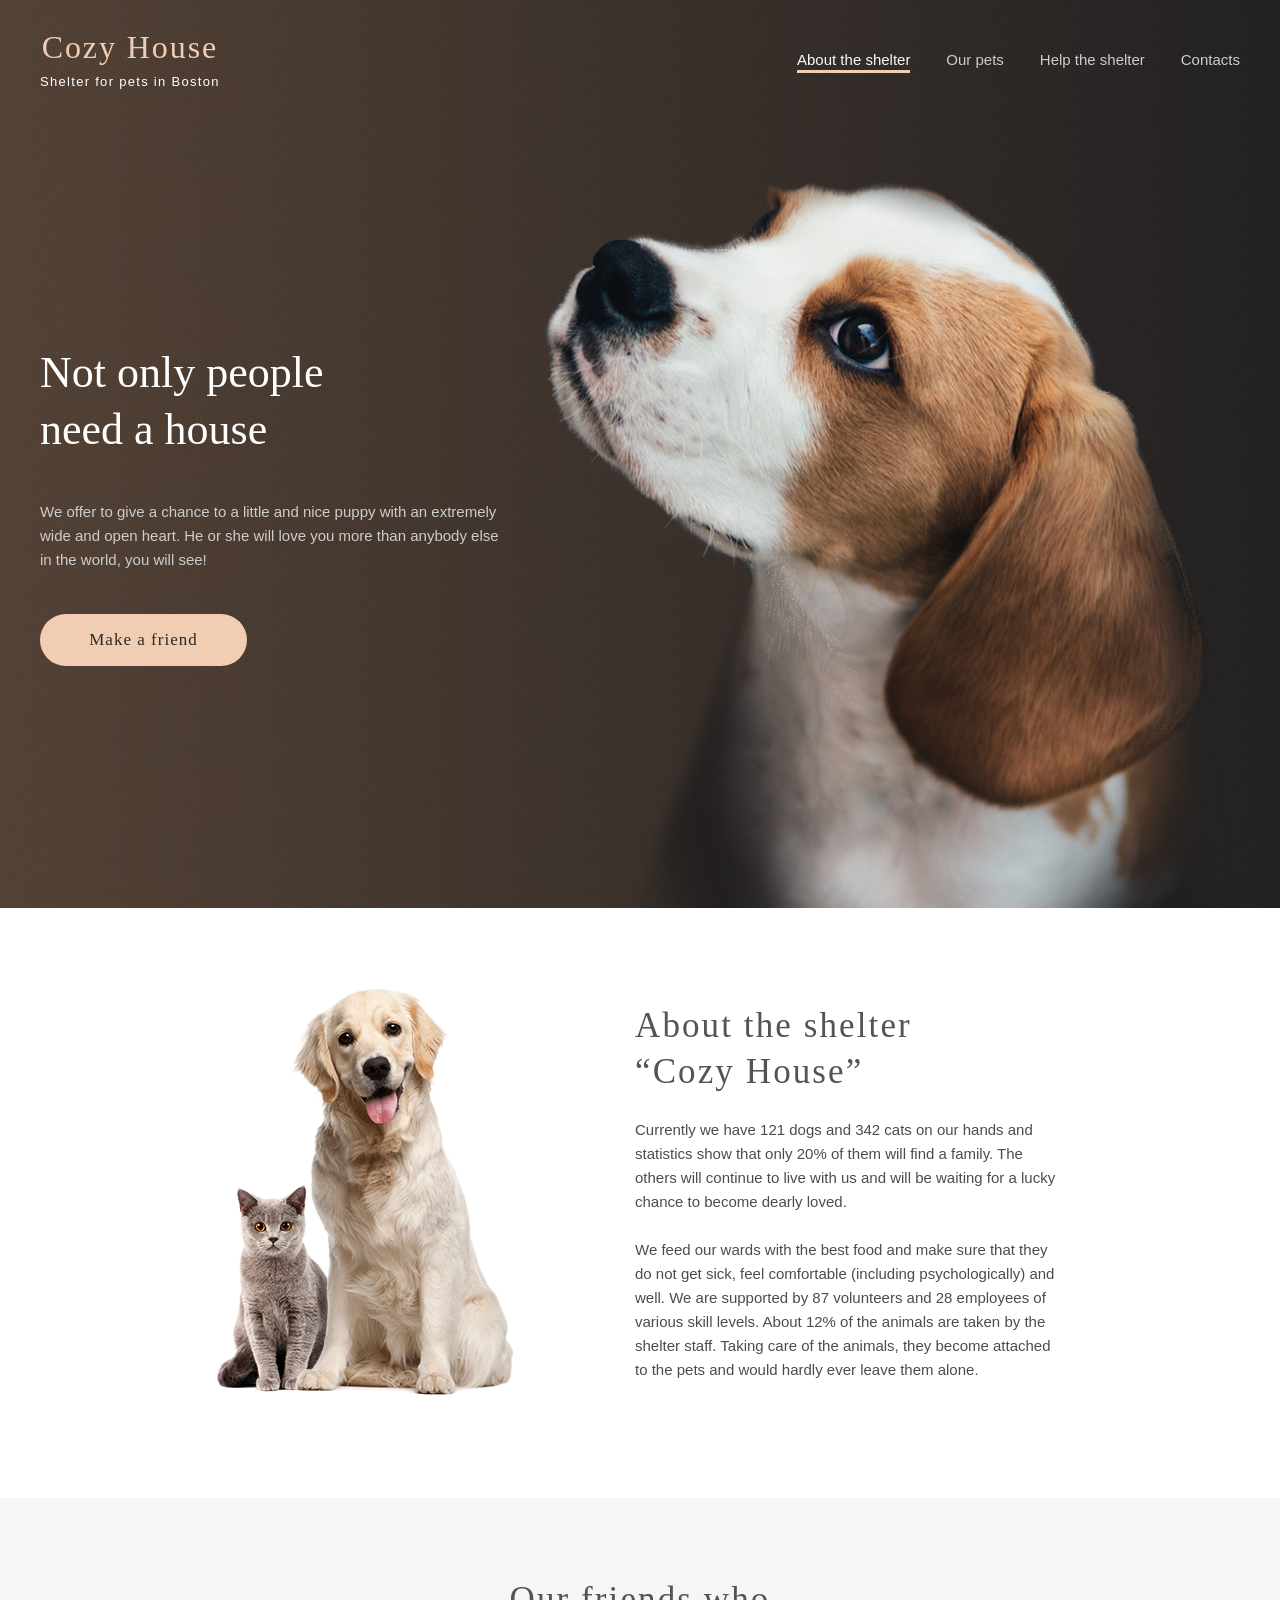
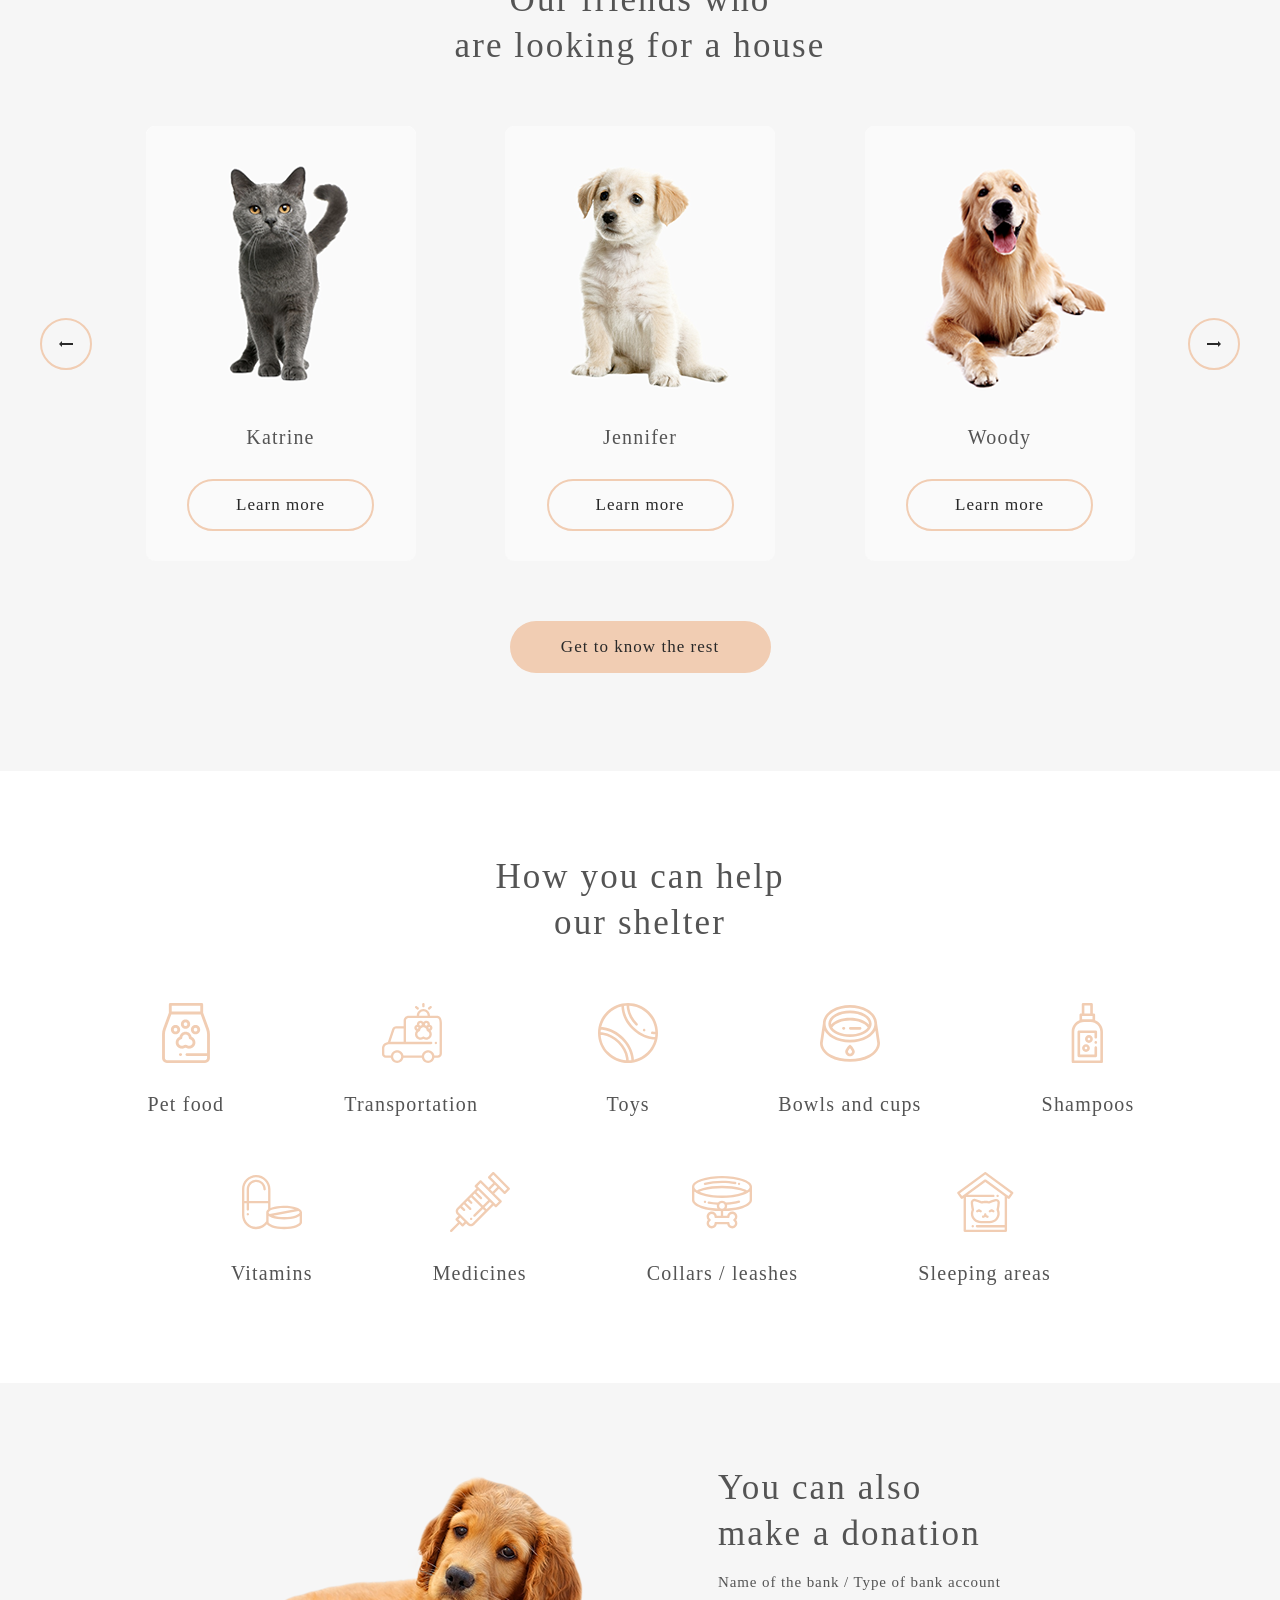
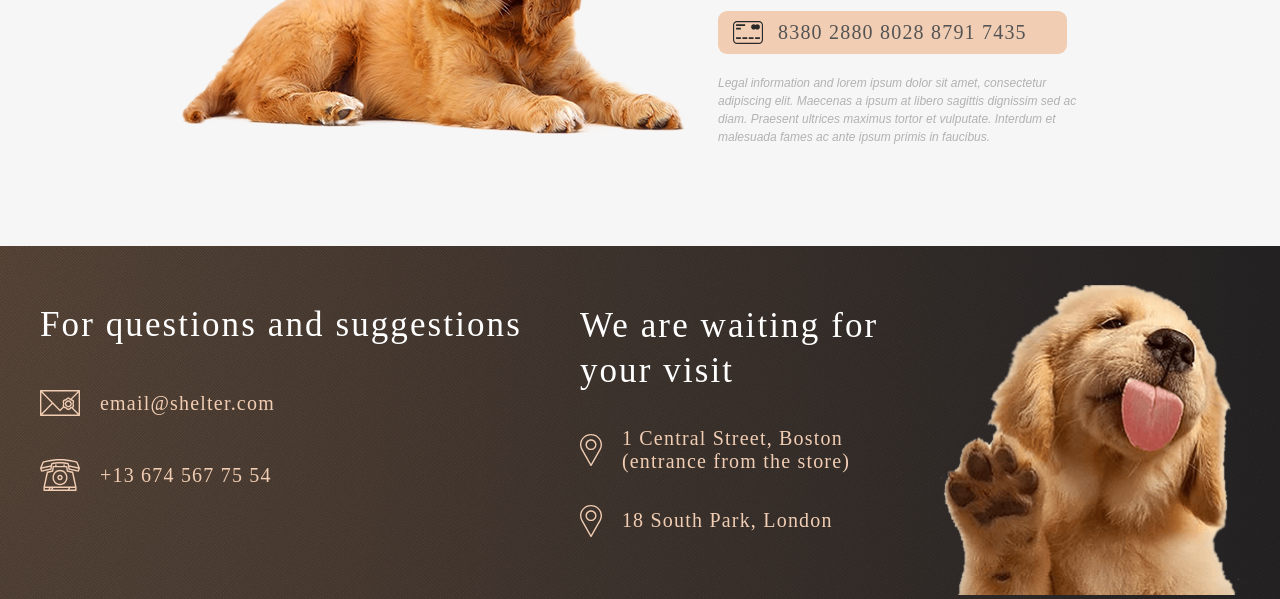
==== commit b55a2167: "fix: fixed adaptyve style for mobile" ====
--- a/shelter/index.html
+++ b/shelter/index.html
@@ -22,7 +22,6 @@
                     </p>
                 </div>
             </a>
-
             <nav class="header-inside__nav">
                 <ul class="nav-list">
                     <li class="nav-item__current">
@@ -45,6 +44,7 @@
                     </li>
                 </ul>
             </nav>
+            <div class="burger"></div>
         </div>
     </div>
 </header>
@@ -241,7 +241,7 @@
     <div class="wrapper">
         <div class="wrapper-content">
             <h2 class="column-title">
-                For questions<br>and suggestions
+                For questions and suggestions
             </h2>
             <div class="contacts">          
                 <a href="mailto:email@shelter.com" class="footer__info">
@@ -258,7 +258,7 @@
         </div>
         <div class="wrapper-content">
             <h2 class="column-title">
-                We are waiting<br>for your visit
+                We are waiting for your visit
             </h2>
             <div class="contacts">
                 <a  href="https://goo.gl/maps/cyKhHFczpunHiu1EA" target="_blank" class="footer__info">
--- a/shelter/styles/style.css
+++ b/shelter/styles/style.css
@@ -21,17 +21,33 @@
   justify-content: space-between;
   align-items: center;
 }
+@media (max-width: 767px) and (min-width: 300px) {
+  html body header .header-inside {
+    width: 93.33%;
+  }
+}
+@media (max-width: 767px) and (min-width: 300px) {
+  html body header .header-inside {
+    width: 93.43%;
+    margin: 0 0 0 10px;
+  }
+}
 html body header .header-inside nav {
   width: 36.92%;
   max-width: 443px;
 }
-@media (width: 768px) {
+@media (max-width: 991px) and (min-width: 768px) {
   html body header .header-inside nav {
     width: 62.69%;
     position: relative;
     bottom: 1.6px;
   }
 }
+@media (max-width: 767px) and (min-width: 300px) {
+  html body header .header-inside nav {
+    display: none;
+  }
+}
 html body header .header-inside nav .nav-list {
   display: flex;
   justify-content: space-between;
@@ -40,7 +56,7 @@
   line-height: 24px;
   font-weight: 400;
 }
-@media (max-width: 1279px) and (min-width: 769px) {
+@media (max-width: 1279px) and (min-width: 992px) {
   html body header .header-inside nav .nav-list {
     font-size: 1.17vw;
   }
@@ -59,7 +75,7 @@
   left: 0;
   top: 22px;
 }
-@media (width: 768px) {
+@media (max-width: 991px) and (min-width: 768px) {
   html body header .header-inside nav .nav-list .nav-item__current::after {
     top: 24px;
   }
@@ -86,7 +102,7 @@
   left: 0;
   top: 22px;
 }
-@media (max-width: 1279px) and (min-width: 769px) {
+@media (max-width: 1279px) and (min-width: 992px) {
   html body header .header-inside nav .nav-list .nav-item:active::after {
     top: 1.72vw;
   }
@@ -104,7 +120,7 @@
   letter-spacing: 0.06em;
   margin-bottom: 5px;
 }
-@media (max-width: 1279px) and (min-width: 769px) {
+@media (max-width: 1279px) and (min-width: 992px) {
   html body header .header-inside .header-inside__logo .logo-title {
     font-size: 2.5vw;
     line-height: 2.73vw;
@@ -118,12 +134,33 @@
   margin-top: 5px;
   color: #FFF;
 }
-@media (max-width: 1279px) and (min-width: 769px) {
+@media (max-width: 1279px) and (min-width: 992px) {
   html body header .header-inside .header-inside__logo .logo_subtitle {
     font-size: 1.02vw;
     line-height: 1.17vw;
   }
 }
+html body header .header-inside .burger {
+  width: 30px;
+  height: 22px;
+  border-top: 2px solid #F1CDB3;
+  border-bottom: 2px solid #F1CDB3;
+  display: none;
+}
+html body header .header-inside .burger::before {
+  content: "";
+  display: block;
+  width: 100%;
+  height: 2px;
+  background-color: #F1CDB3;
+  position: relative;
+  top: 8px;
+}
+@media (max-width: 767px) and (min-width: 300px) {
+  html body header .header-inside .burger {
+    display: block;
+  }
+}
 html body #not-only {
   width: 100%;
   position: relative;
@@ -132,10 +169,15 @@
   display: flex;
   justify-content: space-between;
 }
-@media (width: 768px) {
+@media (max-width: 991px) and (min-width: 768px) {
   html body #not-only .wrapper-content {
     flex-direction: column;
     align-items: center;
+  }
+}
+@media (max-width: 767px) and (min-width: 300px) {
+  html body #not-only .wrapper-content {
+    flex-direction: column;
   }
 }
 html body #not-only .wrapper-content .wrapper-content__info {
@@ -146,7 +188,13 @@
   position: relative;
   top: 254px;
 }
-@media (width: 768px) {
+@media (max-width: 1279px) and (min-width: 992px) {
+  html body #not-only .wrapper-content .wrapper-content__info {
+    height: 25.16vw;
+    line-height: 19.84vw;
+  }
+}
+@media (max-width: 991px) and (min-width: 768px) {
   html body #not-only .wrapper-content .wrapper-content__info {
     top: 0;
     align-items: center;
@@ -155,10 +203,11 @@
     height: 321px;
   }
 }
-@media (max-width: 1279px) and (min-width: 769px) {
+@media (max-width: 767px) and (min-width: 300px) {
   html body #not-only .wrapper-content .wrapper-content__info {
-    height: 25.16vw;
-    line-height: 19.84vw;
+    top: 18.438vw;
+    align-items: center;
+    height: 297px;
   }
 }
 html body #not-only .wrapper-content .wrapper-content__info h1 {
@@ -169,15 +218,24 @@
   color: #FFF;
   width: 61.75%;
 }
-@media (max-width: 1279px) and (min-width: 769px) {
+@media (max-width: 1279px) and (min-width: 992px) {
   html body #not-only .wrapper-content .wrapper-content__info h1 {
     font-size: 3.44vw;
     line-height: 4.45vw;
   }
 }
-@media (width: 768px) {
+@media (max-width: 991px) and (min-width: 768px) {
   html body #not-only .wrapper-content .wrapper-content__info h1 {
-    margin-right: 60px;
+    margin-right: 7.813vw;
+  }
+}
+@media (max-width: 767px) and (min-width: 300px) {
+  html body #not-only .wrapper-content .wrapper-content__info h1 {
+    font-size: 7.813vw;
+    line-height: 10.156vw;
+    text-align: center;
+    letter-spacing: 0.06em;
+    width: 70%;
   }
 }
 html body #not-only .wrapper-content .wrapper-content__info .subtitle {
@@ -188,15 +246,21 @@
   color: #CDCDCD;
   width: 91.64%;
 }
-@media (width: 768px) {
-  html body #not-only .wrapper-content .wrapper-content__info .subtitle {
-    width: 71%;
-  }
-}
-@media (max-width: 1279px) and (min-width: 769px) {
+@media (max-width: 1279px) and (min-width: 992px) {
   html body #not-only .wrapper-content .wrapper-content__info .subtitle {
     font-size: 1.17vw;
     line-height: 1.88vw;
+  }
+}
+@media (max-width: 991px) and (min-width: 768px) {
+  html body #not-only .wrapper-content .wrapper-content__info .subtitle {
+    width: 71%;
+  }
+}
+@media (max-width: 767px) and (min-width: 300px) {
+  html body #not-only .wrapper-content .wrapper-content__info .subtitle {
+    text-align: center;
+    width: 97.64%;
   }
 }
 html body #not-only .wrapper-content .wrapper-content__info .redirect {
@@ -217,6 +281,12 @@
   justify-content: center;
   transition: 0.3s linear;
 }
+@media (max-width: 767px) and (min-width: 300px) {
+  html body #not-only .wrapper-content .wrapper-content__info .redirect {
+    position: relative;
+    right: 1px;
+  }
+}
 html body #not-only .wrapper-content .wrapper-content__info .redirect:hover {
   background-color: #fddcc4;
   transition: 0.3s linear;
@@ -225,13 +295,20 @@
   width: 58.17%;
   margin-top: 90px;
 }
-@media (width: 768px) {
+@media (max-width: 991px) and (min-width: 768px) {
   html body #not-only .wrapper-content img {
     width: 80.35%;
     margin-left: 139px;
     margin-top: 100px;
   }
 }
+@media (max-width: 767px) and (min-width: 300px) {
+  html body #not-only .wrapper-content img {
+    width: 86.77%;
+    margin-top: 164px;
+    align-self: end;
+  }
+}
 html body #about {
   width: 100%;
   position: relative;
@@ -242,12 +319,19 @@
   justify-content: center;
   padding-bottom: 102px;
 }
-@media (width: 768px) {
+@media (max-width: 991px) and (min-width: 768px) {
   html body #about .wrapper-content {
     flex-direction: column-reverse;
     align-items: center;
   }
 }
+@media (max-width: 767px) and (min-width: 300px) {
+  html body #about .wrapper-content {
+    flex-direction: column-reverse;
+    align-items: center;
+    padding-bottom: 44px;
+  }
+}
 html body #about .wrapper-content .wrapper-content__info {
   width: 35.83%;
   height: 379px;
@@ -256,15 +340,24 @@
   justify-content: space-between;
   margin: 95px 0 0 120px;
 }
-@media (max-width: 1279px) and (min-width: 769px) {
+@media (max-width: 1279px) and (min-width: 992px) {
   html body #about .wrapper-content .wrapper-content__info {
     height: 29.61vw;
   }
 }
-@media (width: 768px) {
+@media (max-width: 991px) and (min-width: 768px) {
   html body #about .wrapper-content .wrapper-content__info {
     width: 60.7%;
-    margin: 81px 0 0 0;
+    margin: 10.547vw 0 0 0;
+  }
+}
+@media (max-width: 767px) and (min-width: 300px) {
+  html body #about .wrapper-content .wrapper-content__info {
+    width: 100%;
+    margin: 13.125vw 0 0 0;
+    width: 90%;
+    text-align: justify;
+    height: 155.275vw;
   }
 }
 html body #about .wrapper-content .wrapper-content__info .subtitle {
@@ -274,18 +367,30 @@
   line-height: 24px;
   color: #4c4c4c;
 }
-@media (max-width: 1279px) and (min-width: 769px) {
+@media (max-width: 1279px) and (min-width: 992px) {
   html body #about .wrapper-content .wrapper-content__info .subtitle {
     font-size: 1.17vw;
     line-height: 1.95vw;
   }
 }
+@media (max-width: 767px) and (min-width: 300px) {
+  html body #about .wrapper-content .wrapper-content__info .subtitle {
+    font-size: 4.688vw;
+    line-height: 7.5vw;
+  }
+}
 html body #about .wrapper-content img {
   margin-top: 80px;
 }
-@media (max-width: 1279px) and (min-width: 769px) {
+@media (max-width: 1279px) and (min-width: 992px) {
   html body #about .wrapper-content img {
     width: 23.44vw;
+  }
+}
+@media (max-width: 767px) and (min-width: 300px) {
+  html body #about .wrapper-content img {
+    margin-top: 40px;
+    width: 86.4%;
   }
 }
 html body #our-friends {
@@ -301,21 +406,34 @@
   text-align: center;
   margin-top: 79px;
 }
-@media (max-width: 1279px) and (min-width: 769px) {
+@media (max-width: 1279px) and (min-width: 992px) {
   html body #our-friends .wrapper h2 {
     margin-top: 6.17vw;
   }
 }
+@media (max-width: 767px) and (min-width: 300px) {
+  html body #our-friends .wrapper h2 {
+    margin-top: 12.813vw;
+  }
+}
 html body #our-friends .wrapper .slider {
   width: 100%;
   display: flex;
   justify-content: space-between;
   margin: 58px 0 60px 0;
   align-items: center;
-}
-@media (max-width: 1279px) and (min-width: 769px) {
+  position: relative;
+}
+@media (max-width: 1279px) and (min-width: 992px) {
   html body #our-friends .wrapper .slider {
     margin: 4.53vw 0 4.69vw 0;
+  }
+}
+@media (max-width: 767px) and (min-width: 300px) {
+  html body #our-friends .wrapper .slider {
+    margin: 40px 0 60px;
+    justify-content: center;
+    max-width: 350px;
   }
 }
 html body #our-friends .wrapper .slider .slider__previous,
@@ -337,6 +455,23 @@
   justify-content: center;
   transition: 0.3s linear;
 }
+@media (max-width: 767px) and (min-width: 300px) {
+  html body #our-friends .wrapper .slider .slider__previous,
+  html body #our-friends .wrapper .slider .slider__next {
+    position: absolute;
+    top: 455px;
+  }
+}
+@media (max-width: 767px) and (min-width: 300px) {
+  html body #our-friends .wrapper .slider .slider__next {
+    right: 58px;
+  }
+}
+@media (max-width: 767px) and (min-width: 300px) {
+  html body #our-friends .wrapper .slider .slider__previous {
+    left: 58px;
+  }
+}
 html body #our-friends .wrapper .slider .slider__previous:hover,
 html body #our-friends .wrapper .slider .slider__next:hover {
   background-color: #fddcc4;
@@ -351,7 +486,7 @@
   border-radius: 9px;
   cursor: pointer;
 }
-@media (max-width: 1279px) and (min-width: 769px) {
+@media (max-width: 1279px) and (min-width: 992px) {
   html body #our-friends .wrapper .slider .slider-item .pets-photo {
     width: 21.09vw;
   }
@@ -365,7 +500,7 @@
   letter-spacing: 0.06em;
   color: #545454;
 }
-@media (max-width: 1279px) and (min-width: 769px) {
+@media (max-width: 1279px) and (min-width: 992px) {
   html body #our-friends .wrapper .slider .slider-item .name {
     font-size: 1.56vw;
     line-height: 1.8vw;
@@ -387,7 +522,7 @@
   margin-bottom: 30px;
   transition: 0.3s linear;
 }
-@media (max-width: 1279px) and (min-width: 769px) {
+@media (max-width: 1279px) and (min-width: 992px) {
   html body #our-friends .wrapper .slider .slider-item .learn-more {
     width: 14.61vw;
     height: 4.06vw;
@@ -403,12 +538,22 @@
 html body #our-friends .wrapper .slider .slider-item:nth-child(3) {
   margin: 0 36px;
 }
-@media (width: 768px) {
+@media (max-width: 991px) and (min-width: 768px) {
   html body #our-friends .wrapper .slider .slider-item:nth-child(3) {
     margin: 0 0 0 28px;
   }
 }
-@media (width: 768px) {
+@media (max-width: 767px) and (min-width: 300px) {
+  html body #our-friends .wrapper .slider .slider-item:nth-child(3) {
+    display: none;
+  }
+}
+@media (max-width: 991px) and (min-width: 768px) {
+  html body #our-friends .wrapper .slider .slider-item:nth-child(4) {
+    display: none;
+  }
+}
+@media (max-width: 767px) and (min-width: 300px) {
   html body #our-friends .wrapper .slider .slider-item:nth-child(4) {
     display: none;
   }
@@ -436,11 +581,16 @@
   color: #292929;
   transition: 0.3s linear;
 }
-@media (max-width: 1279px) and (min-width: 769px) {
+@media (max-width: 1279px) and (min-width: 992px) {
   html body #our-friends .wrapper .redirect {
     margin-bottom: 7.81vw;
   }
 }
+@media (max-width: 767px) and (min-width: 300px) {
+  html body #our-friends .wrapper .redirect {
+    margin: 55px 0 42px 0;
+  }
+}
 html body #our-friends .wrapper .redirect:hover {
   background-color: #fddcc4;
   transition: 0.3s linear;
@@ -449,17 +599,27 @@
   width: 100%;
   padding-bottom: 44px;
   background-color: #fff;
+}
+@media (max-width: 767px) and (min-width: 300px) {
+  html body #help {
+    padding-bottom: 4.063vw;
+  }
 }
 html body #help h2 {
   text-align: center;
   padding: 83px 0 3px 0;
 }
-@media (max-width: 1279px) and (min-width: 769px) {
+@media (max-width: 1279px) and (min-width: 992px) {
   html body #help h2 {
     padding: 6.48vw 0 0.23vw 0;
   }
 }
-@media (width: 768px) {
+@media (max-width: 767px) and (min-width: 300px) {
+  html body #help h2 {
+    padding: 13.125vw 0 0.938vw 0;
+  }
+}
+@media (max-width: 991px) and (min-width: 768px) {
   html body #help .wrapper-content {
     display: flex;
     flex-direction: column;
@@ -473,41 +633,60 @@
   margin: 55px 0 -2px 0;
   flex-wrap: wrap;
 }
-@media (max-width: 1279px) and (min-width: 769px) {
+@media (max-width: 1279px) and (min-width: 992px) {
   html body #help .goods-part {
     margin: 4.297vw 0 0 0;
   }
 }
-@media (width: 768px) {
+@media (max-width: 991px) and (min-width: 768px) {
   html body #help .goods-part {
     justify-content: space-between;
     width: 89%;
   }
 }
+@media (max-width: 767px) and (min-width: 300px) {
+  html body #help .goods-part {
+    margin: 11.875vw auto 0;
+    width: 96.5%;
+    justify-content: space-between;
+  }
+}
 html body #help .goods-part .goods-for-help {
   display: flex;
   flex-direction: column;
   align-items: center;
   margin: 0 59px 56px 61px;
 }
-@media (max-width: 1279px) and (min-width: 769px) {
+@media (max-width: 1279px) and (min-width: 992px) {
   html body #help .goods-part .goods-for-help {
     margin: 0 4.609vw 4.375vw 4.766vw;
   }
 }
-@media (width: 768px) {
+@media (max-width: 991px) and (min-width: 768px) {
   html body #help .goods-part .goods-for-help {
     width: 22.135vw;
     margin: 0 0 7.161vw 0;
   }
 }
+@media (max-width: 767px) and (min-width: 300px) {
+  html body #help .goods-part .goods-for-help {
+    width: 40.625vw;
+    margin: 0 0 9.063vw 0;
+  }
+}
 html body #help .goods-part .goods-for-help img {
   margin-bottom: 30px;
 }
-@media (max-width: 1279px) and (min-width: 769px) {
+@media (max-width: 1279px) and (min-width: 992px) {
   html body #help .goods-part .goods-for-help img {
     margin-bottom: 2.34vw;
     width: 4.69vw;
+  }
+}
+@media (max-width: 767px) and (min-width: 300px) {
+  html body #help .goods-part .goods-for-help img {
+    width: 39%;
+    margin-bottom: 6.563vw;
   }
 }
 html body #help .goods-part .goods-for-help p {
@@ -518,12 +697,18 @@
   letter-spacing: 0.06em;
   color: #545454;
 }
-@media (max-width: 1279px) and (min-width: 769px) {
+@media (max-width: 1279px) and (min-width: 992px) {
   html body #help .goods-part .goods-for-help p {
     font-size: 1.56vw;
     line-height: 1.8vw;
   }
 }
+@media (max-width: 767px) and (min-width: 300px) {
+  html body #help .goods-part .goods-for-help p {
+    font-size: 4.688vw;
+    line-height: 5.156vw;
+  }
+}
 html body #help .goods-part:nth-child(2) {
   width: 71.7%;
 }
@@ -536,33 +721,50 @@
   width: 100%;
   justify-content: center;
 }
-@media (width: 768px) {
+@media (max-width: 991px) and (min-width: 768px) {
   html body #in-addition .wrapper-content {
     flex-direction: column-reverse;
     align-items: center;
   }
 }
+@media (max-width: 767px) and (min-width: 300px) {
+  html body #in-addition .wrapper-content {
+    flex-direction: column-reverse;
+    align-items: center;
+  }
+}
 html body #in-addition .wrapper-content .wrapper-content__info {
   width: 31.67%;
   margin: 82px 0 100px 31px;
 }
-@media (max-width: 1279px) and (min-width: 769px) {
+@media (max-width: 1279px) and (min-width: 992px) {
   html body #in-addition .wrapper-content .wrapper-content__info {
     margin: 6.41vw 0 7.81vw 2.42vw;
   }
 }
-@media (width: 768px) {
+@media (max-width: 991px) and (min-width: 768px) {
   html body #in-addition .wrapper-content .wrapper-content__info {
     width: 53.67%;
     margin: 84px 0 60px 0;
   }
 }
+@media (max-width: 767px) and (min-width: 300px) {
+  html body #in-addition .wrapper-content .wrapper-content__info {
+    width: 100%;
+    margin: 13.013vw 0;
+  }
+}
 html body #in-addition .wrapper-content .wrapper-content__info h2 {
   margin-bottom: 18px;
 }
-@media (max-width: 1279px) and (min-width: 769px) {
+@media (max-width: 1279px) and (min-width: 992px) {
   html body #in-addition .wrapper-content .wrapper-content__info h2 {
     margin-bottom: 1.41vw;
+  }
+}
+@media (max-width: 767px) and (min-width: 300px) {
+  html body #in-addition .wrapper-content .wrapper-content__info h2 {
+    margin-bottom: 7.188vw;
   }
 }
 html body #in-addition .wrapper-content .wrapper-content__info .bank-account .bank-account__title {
@@ -574,11 +776,18 @@
   color: #545454;
   margin-bottom: 20px;
 }
-@media (max-width: 1279px) and (min-width: 769px) {
+@media (max-width: 1279px) and (min-width: 992px) {
   html body #in-addition .wrapper-content .wrapper-content__info .bank-account .bank-account__title {
     margin-bottom: 1.56vw;
     font-size: 1.17vw;
     line-height: 1.17vw;
+  }
+}
+@media (max-width: 767px) and (min-width: 300px) {
+  html body #in-addition .wrapper-content .wrapper-content__info .bank-account .bank-account__title {
+    letter-spacing: normal;
+    text-align: center;
+    margin-bottom: 7.188vw;
   }
 }
 html body #in-addition .wrapper-content .wrapper-content__info .bank-account .bank-account__card-number {
@@ -590,20 +799,33 @@
   background-color: #F1CDB3;
   margin-bottom: 20px;
 }
-@media (max-width: 1279px) and (min-width: 769px) {
+@media (max-width: 1279px) and (min-width: 992px) {
   html body #in-addition .wrapper-content .wrapper-content__info .bank-account .bank-account__card-number {
     width: 27.27vw;
     height: 3.36vw;
     border-radius: 0.7vw;
   }
 }
+@media (max-width: 767px) and (min-width: 300px) {
+  html body #in-addition .wrapper-content .wrapper-content__info .bank-account .bank-account__card-number {
+    width: 87.813vw;
+    height: 13.438vw;
+    border-radius: 2.813vw;
+    margin: 0 auto 6.25vw;
+  }
+}
 html body #in-addition .wrapper-content .wrapper-content__info .bank-account .bank-account__card-number img {
   margin: 10px 15px;
 }
-@media (max-width: 1279px) and (min-width: 769px) {
+@media (max-width: 1279px) and (min-width: 992px) {
   html body #in-addition .wrapper-content .wrapper-content__info .bank-account .bank-account__card-number img {
     margin: 0.78vw 1.17vw;
     width: 2.34vw;
+  }
+}
+@media (max-width: 767px) and (min-width: 300px) {
+  html body #in-addition .wrapper-content .wrapper-content__info .bank-account .bank-account__card-number img {
+    width: 10.5%;
   }
 }
 html body #in-addition .wrapper-content .wrapper-content__info .bank-account .bank-account__card-number p {
@@ -614,10 +836,16 @@
   letter-spacing: 0.06em;
   color: #545454;
 }
-@media (max-width: 1279px) and (min-width: 769px) {
+@media (max-width: 1279px) and (min-width: 992px) {
   html body #in-addition .wrapper-content .wrapper-content__info .bank-account .bank-account__card-number p {
     font-size: 1.56vw;
     line-height: 1.8vw;
+  }
+}
+@media (max-width: 767px) and (min-width: 300px) {
+  html body #in-addition .wrapper-content .wrapper-content__info .bank-account .bank-account__card-number p {
+    font-size: 4.688vw;
+    line-height: 5.156vw;
   }
 }
 html body #in-addition .wrapper-content .wrapper-content__info .bank-account .bank-account__description {
@@ -628,26 +856,41 @@
   line-height: 18px;
   color: #B2B2B2;
 }
-@media (max-width: 1279px) and (min-width: 769px) {
+@media (max-width: 1279px) and (min-width: 992px) {
   html body #in-addition .wrapper-content .wrapper-content__info .bank-account .bank-account__description {
     font-size: 0.94vw;
     line-height: 1.41vw;
   }
 }
+@media (max-width: 767px) and (min-width: 300px) {
+  html body #in-addition .wrapper-content .wrapper-content__info .bank-account .bank-account__description {
+    font-size: 3.75vw;
+    line-height: 5.625vw;
+    text-align: justify;
+    width: 93.4%;
+    margin: 0 auto;
+  }
+}
 html body #in-addition .wrapper-content img {
   object-fit: contain;
   margin-bottom: 17px;
 }
-@media (max-width: 1279px) and (min-width: 769px) {
+@media (max-width: 1279px) and (min-width: 992px) {
   html body #in-addition .wrapper-content img {
     width: 39.45vw;
   }
 }
-@media (width: 768px) {
+@media (max-width: 991px) and (min-width: 768px) {
   html body #in-addition .wrapper-content img {
     margin-bottom: 100px;
   }
 }
+@media (max-width: 767px) and (min-width: 300px) {
+  html body #in-addition .wrapper-content img {
+    width: 86.9%;
+    margin-bottom: 13.125vw;
+  }
+}
 html body footer {
   width: 100%;
   background: url(../assets/images/noise_transparent.svg), radial-gradient(100% 900% at 0% 0%, #5b483a 0%, #262425 100%), linear-gradient(0deg, #211f20, #211f20);
@@ -656,55 +899,84 @@
   display: flex;
   justify-content: space-between;
 }
-@media (width: 768px) {
+@media (max-width: 991px) and (min-width: 768px) {
   html body footer .wrapper {
     display: flex;
     justify-content: space-around;
     flex-wrap: wrap;
   }
 }
+@media (max-width: 767px) and (min-width: 300px) {
+  html body footer .wrapper {
+    flex-direction: column;
+  }
+}
 html body footer .wrapper .wrapper-content:nth-child(2) {
   width: 25.17%;
 }
-@media (max-width: 1279px) and (min-width: 769px) {
+@media (max-width: 1279px) and (min-width: 992px) {
   html body footer .wrapper .wrapper-content:nth-child(2) > .contacts > a > img {
     width: 1.95vw;
   }
 }
-@media (width: 768px) {
+@media (max-width: 991px) and (min-width: 768px) {
   html body footer .wrapper .wrapper-content:nth-child(2) {
     width: 41.67%;
     position: relative;
     right: 6px;
   }
 }
+@media (max-width: 767px) and (min-width: 300px) {
+  html body footer .wrapper .wrapper-content:nth-child(2) {
+    width: 100%;
+    display: flex;
+    flex-direction: column;
+    align-items: flex-start;
+  }
+}
 html body footer .wrapper .wrapper-content:nth-child(2) .column-title {
   margin: 57px 0 33px 0;
 }
-@media (max-width: 1279px) and (min-width: 769px) {
+@media (max-width: 1279px) and (min-width: 992px) {
   html body footer .wrapper .wrapper-content:nth-child(2) .column-title {
     margin: 4.45vw 0 2.58vw 0;
   }
 }
-@media (width: 768px) {
+@media (max-width: 991px) and (min-width: 768px) {
   html body footer .wrapper .wrapper-content:nth-child(2) .column-title {
     margin: 31px 0 32px 0;
   }
 }
+@media (max-width: 767px) and (min-width: 300px) {
+  html body footer .wrapper .wrapper-content:nth-child(2) .column-title {
+    width: 98%;
+    margin: 0 auto 4.188vw;
+  }
+}
 html body footer .wrapper .wrapper-content:nth-child(2) .contacts {
   margin: 32px 0 0 0;
 }
-@media (max-width: 1279px) and (min-width: 769px) {
+@media (max-width: 1279px) and (min-width: 992px) {
   html body footer .wrapper .wrapper-content:nth-child(2) .contacts {
     margin: 2.5vw 0 0 0;
   }
 }
+@media (max-width: 767px) and (min-width: 300px) {
+  html body footer .wrapper .wrapper-content:nth-child(2) .contacts {
+    margin: 7.813vw 0 0 0;
+  }
+}
 html body footer .wrapper .wrapper-content:nth-child(2) .contacts:nth-child(3) {
   margin: 32px 0 0 0;
 }
-@media (max-width: 1279px) and (min-width: 769px) {
+@media (max-width: 1279px) and (min-width: 992px) {
   html body footer .wrapper .wrapper-content:nth-child(2) .contacts:nth-child(3) {
     margin: 2.5vw 0 0 0;
+  }
+}
+@media (max-width: 767px) and (min-width: 300px) {
+  html body footer .wrapper .wrapper-content:nth-child(2) .contacts:nth-child(3) {
+    margin: 12.5vw 0 0 0;
   }
 }
 html body footer .wrapper .column-title {
@@ -716,16 +988,26 @@
   color: #FFF;
   margin: 56px 0 40px 0;
 }
-@media (max-width: 1279px) and (min-width: 769px) {
+@media (max-width: 1279px) and (min-width: 992px) {
   html body footer .wrapper .column-title {
     font-size: 2.73vw;
     line-height: 3.52vw;
     margin: 4.38vw 0 3.13vw 0;
   }
 }
-@media (width: 768px) {
+@media (max-width: 991px) and (min-width: 768px) {
   html body footer .wrapper .column-title {
-    margin: 32px 0 40px 0;
+    margin: 32px 0 38px 0;
+    width: 36.328vw;
+  }
+}
+@media (max-width: 767px) and (min-width: 300px) {
+  html body footer .wrapper .column-title {
+    font-size: 7.813vw;
+    line-height: 10.156vw;
+    text-align: center;
+    margin: 9.063vw 0 12.5vw 0;
+    width: 100%;
   }
 }
 html body footer .wrapper .contacts {
@@ -734,14 +1016,19 @@
   margin: 40px 0;
   transition: 0.3s linear;
 }
-@media (max-width: 1279px) and (min-width: 769px) {
+@media (max-width: 1279px) and (min-width: 992px) {
   html body footer .wrapper .contacts {
     margin: 2.5vw 0 0 0;
   }
 }
-@media (width: 768px) {
+@media (max-width: 991px) and (min-width: 768px) {
   html body footer .wrapper .contacts {
     margin: 38px 0;
+  }
+}
+@media (max-width: 767px) and (min-width: 300px) {
+  html body footer .wrapper .contacts {
+    justify-content: center;
   }
 }
 html body footer .wrapper .contacts a, html body footer .wrapper .contacts p {
@@ -755,16 +1042,22 @@
   letter-spacing: 0.06em;
   color: #F1CDB3;
 }
-@media (max-width: 1279px) and (min-width: 769px) {
+@media (max-width: 1279px) and (min-width: 992px) {
   html body footer .wrapper .contacts a, html body footer .wrapper .contacts p {
     font-size: 1.56vw;
     line-height: 1.56vw;
   }
 }
+@media (max-width: 767px) and (min-width: 300px) {
+  html body footer .wrapper .contacts a, html body footer .wrapper .contacts p {
+    font-size: 6.25vw;
+    line-height: 7.188vw;
+  }
+}
 html body footer .wrapper .contacts a img, html body footer .wrapper .contacts p img {
   margin-right: 20px;
 }
-@media (max-width: 1279px) and (min-width: 769px) {
+@media (max-width: 1279px) and (min-width: 992px) {
   html body footer .wrapper .contacts a img, html body footer .wrapper .contacts p img {
     margin-right: 1.56vw;
     width: 3.12vw;
@@ -777,29 +1070,41 @@
 html body footer .wrapper .footer__image {
   margin-top: 39px;
 }
-@media (max-width: 1279px) and (min-width: 769px) {
+@media (max-width: 1279px) and (min-width: 992px) {
   html body footer .wrapper .footer__image {
     margin-top: 3.05vw;
     width: 23.44vw;
   }
 }
-@media (width: 768px) {
+@media (max-width: 991px) and (min-width: 768px) {
   html body footer .wrapper .footer__image {
-    margin-top: 26px;
+    margin-top: 28px;
+  }
+}
+@media (max-width: 767px) and (min-width: 300px) {
+  html body footer .wrapper .footer__image {
+    width: 86.8%;
+    margin: 12.5vw auto 0;
+    display: block;
   }
 }
 html body .wrapper {
   max-width: 1200px;
   margin: 0 auto;
 }
-@media (max-width: 1279px) and (min-width: 769px) {
+@media (max-width: 1279px) and (min-width: 992px) {
   html body .wrapper {
     width: 93%;
   }
 }
-@media (width: 768px) {
+@media (max-width: 991px) and (min-width: 768px) {
   html body .wrapper {
-    width: 708px;
+    width: 92.188vw;
+  }
+}
+@media (max-width: 767px) and (min-width: 300px) {
+  html body .wrapper {
+    width: 93.75vw;
   }
 }
 html body .section-title {
@@ -810,12 +1115,19 @@
   letter-spacing: 0.06em;
   color: #545454;
 }
-@media (max-width: 1279px) and (min-width: 769px) {
+@media (max-width: 1279px) and (min-width: 992px) {
   html body .section-title {
     font-size: 2.73vw;
     line-height: 3.52vw;
   }
 }
+@media (max-width: 767px) and (min-width: 300px) {
+  html body .section-title {
+    font-size: 7.813vw;
+    line-height: 10.156vw;
+    text-align: center;
+  }
+}
 html body a {
   text-decoration: none;
 }
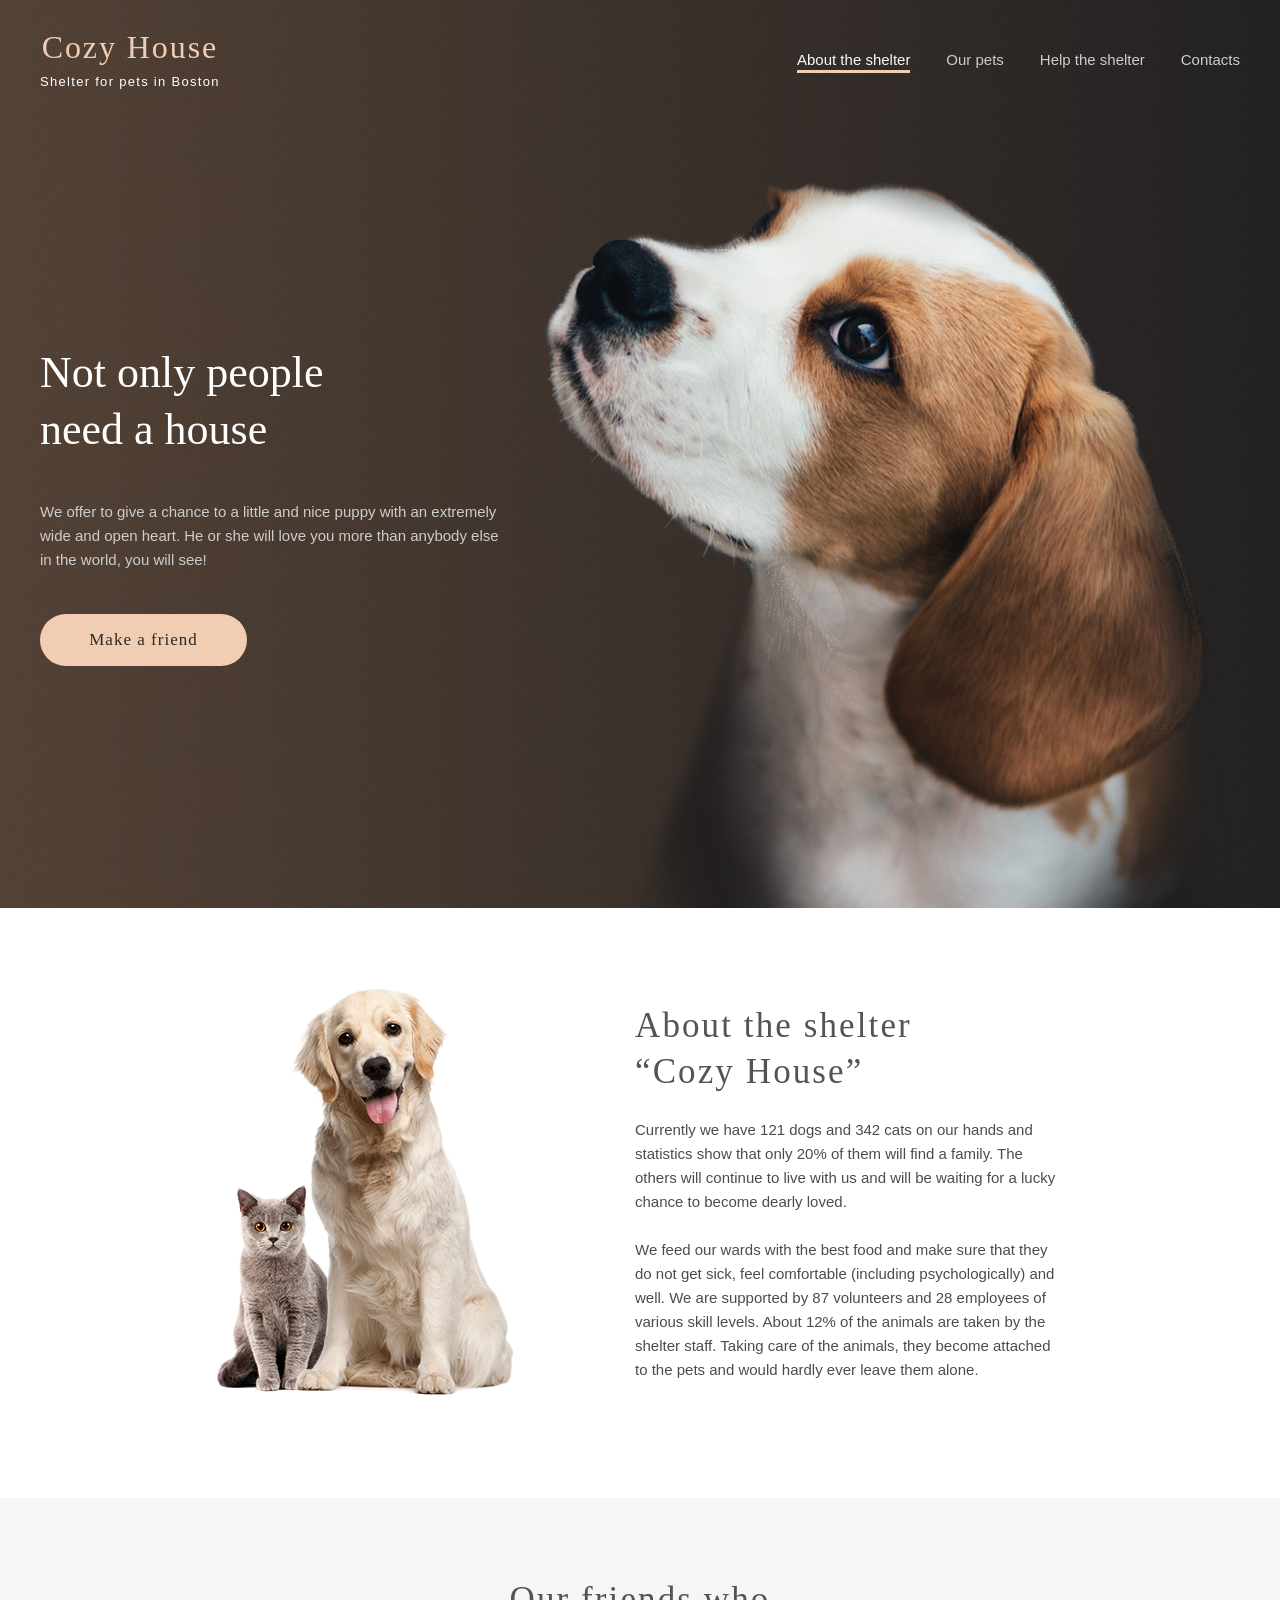
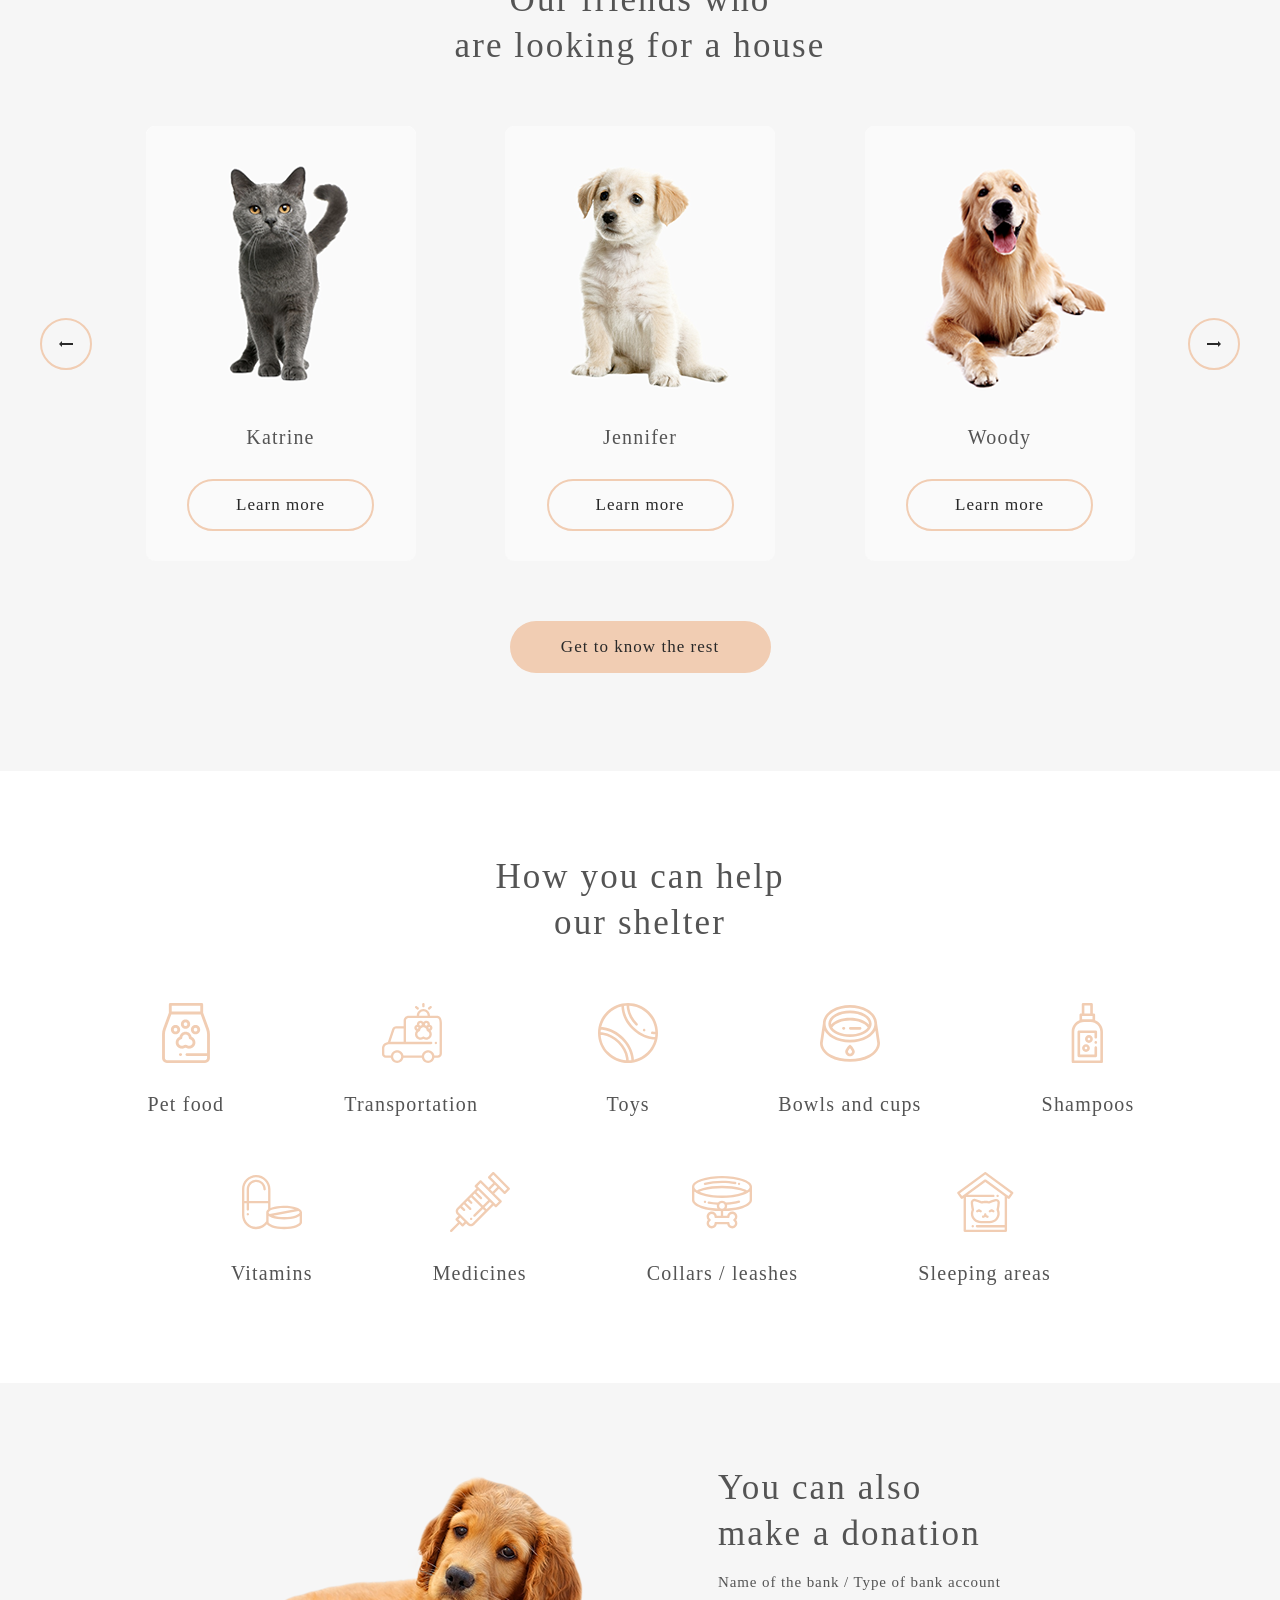
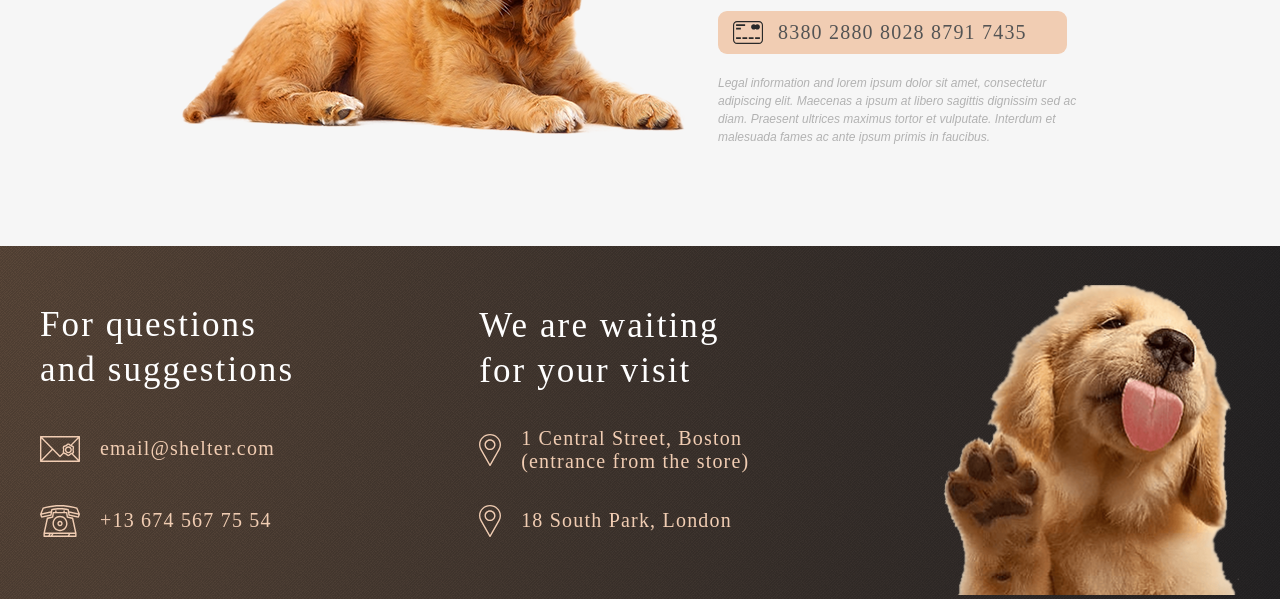
==== commit 6461928e: "fix: fixed link in logo on our-pats page" ====
--- a/shelter/index.html
+++ b/shelter/index.html
@@ -9,276 +9,276 @@
     <title>Cozy House main page</title>
 </head>
 <body>
-<header class="header">
-    <div class="wrapper">
-        <div class="header-inside">
-            <a href="">
-                <div class="header-inside__logo">
-                    <p class="logo-title">
-                        Cozy House
-                    </p>
-                    <p class="logo_subtitle">
-                        Shelter for pets in Boston
-                    </p>
-                </div>
-            </a>
-            <nav class="header-inside__nav">
-                <ul class="nav-list">
-                    <li class="nav-item__current">
-                        About the shelter
-                    </li>
-                    <li class="nav-item">
-                        <a href="./pages/pets/our_pets.html" class="nav-link">
-                            Our pets
+    <header class="header">
+        <div class="wrapper">
+            <div class="header-inside">
+                <a href="">
+                    <div class="header-inside__logo">
+                        <p class="logo-title">
+                            Cozy House
+                        </p>
+                        <p class="logo_subtitle">
+                            Shelter for pets in Boston
+                        </p>
+                    </div>
+                </a>
+                <nav class="header-inside__nav">
+                    <ul class="nav-list">
+                        <li class="nav-item__current">
+                            About the shelter
+                        </li>
+                        <li class="nav-item">
+                            <a href="./pages/pets/our_pets.html" class="nav-link">
+                                Our pets
+                            </a>
+                        </li>
+                        <li class="nav-item">
+                            <a href="#help" class="nav-link">
+                                Help the shelter
+                            </a>
+                        </li>
+                        <li class="nav-item">
+                            <a href="#footer" class="nav-link">
+                                Contacts
+                            </a>
+                        </li>
+                    </ul>
+                </nav>
+                <div class="burger"></div>
+            </div>
+        </div>
+    </header>
+    <main class="main">
+        <section id="not-only">
+            <div class="wrapper">
+                <div class="wrapper-content">
+                    <div class="wrapper-content__info">
+                        <h1 class="title">
+                            Not only people need a house
+                        </h1>
+                        <p class="subtitle">
+                            We offer to give a chance to a little and nice puppy with an extremely wide and open heart. 
+                            He or she will love you more than anybody else in the world, you will see!
+                        </p>
+                        <a href="#our-friends" class="redirect">
+                            Make a friend
                         </a>
-                    </li>
-                    <li class="nav-item">
-                        <a href="#help" class="nav-link">
-                            Help the shelter
-                        </a>
-                    </li>
-                    <li class="nav-item">
-                        <a href="#footer" class="nav-link">
-                            Contacts
-                        </a>
-                    </li>
-                </ul>
-            </nav>
-            <div class="burger"></div>
-        </div>
-    </div>
-</header>
-<main class="main">
-    <section id="not-only">
+                    </div>
+                    <img src="./assets/images/start-screen-puppy.png" alt="start-screen-puppy.png" class="not-only">
+                </div>
+            </div>
+        </section>
+        <section id="about">
+            <div class="wrapper">
+                <div class="wrapper-content">
+                        <img src="./assets/images/about-pets.png" alt="about-pets.png" class="not-only">
+                        <div class="wrapper-content__info">
+                            <h2 class="section-title">
+                                About the shelter <br> “Cozy House”
+                            </h2>
+                            <p class="subtitle">
+                                Currently we have 121 dogs and 342 cats on our hands and statistics show that only 20% of them will find a family. 
+                                The others will continue to live with us and will be waiting for a lucky chance to become dearly loved.
+                            </p>
+                            <p class="subtitle">
+                                We feed our wards with the best food and make sure that they do not get sick, feel comfortable (including psychologically) and well. 
+                                We are supported by 87 volunteers and 28 employees of various skill levels. About 12% of the animals are taken by the shelter staff. 
+                                Taking care of the animals, they become attached to the pets and would hardly ever leave them alone.
+                            </p>
+                        </div>
+                </div>
+            </div>
+        </section>
+        <section id="our-friends">
+            <div class="wrapper">
+                <h2 class="section-title">
+                    Our friends who <br> are looking for a house
+                </h2>
+                <div class="slider">
+                    <button class="slider__previous">
+                        <img src="./assets/icons/arrow-previous.png" alt="previous-image" class="slider__previous__image">
+                    </button>
+                    <div class="slider-item">
+                        <div class="slider-item__image">
+                            <img src="./assets/images/pets-katrine.png" alt="katrine.png" class="pets-photo">
+                        </div>
+                        <h2 class="name">
+                            Katrine
+                        </h2>
+                        <button class="learn-more">
+                            Learn more
+                        </button>
+                    </div>
+                    <div class="slider-item">
+                        <div class="slider-item__image">
+                            <img src="./assets/images/pets-jennifer.png" alt="jennifer.png" class="pets-photo">
+                        </div>
+                        <h2 class="name">
+                            Jennifer
+                        </h2>
+                        <button class="learn-more">
+                            Learn more
+                        </button>
+                    </div>
+                    <div class="slider-item">
+                        <div class="slider-item__image">
+                            <img src="./assets/images/pets-woody.png" alt="woody.png" class="pets-photo">
+                        </div>
+                        <h2 class="name">
+                            Woody
+                        </h2>
+                        <button class="learn-more">
+                            Learn more
+                        </button>
+                    </div>
+                    <button class="slider__next">
+                        <img src="./assets/icons/arrow-next.png" alt="next-image" class="slider__next__image">
+                    </button>
+                </div>
+                <a href="./pages/pets/our_pets.html" class="redirect">
+                    Get to know the rest
+                </a>
+            </div>
+        </section>
+        <section id="help">
+            <div class="wrapper">
+                <h2 class="section-title">
+                    How you can help <br> our shelter
+                </h2>
+                <div class="wrapper-content">
+                    <div class="goods-part">
+                        <div class="goods-for-help">
+                            <img src="./assets/icons/icon-pet-food.svg" alt="icon-pet-food.svg" class="goods-for-help__img">
+                            <p class="goods-for-help__title">
+                                Pet food
+                            </p>
+                        </div>
+                        <div class="goods-for-help">
+                            <img src="./assets/icons/icon-transportation.svg" alt="transportation.svg" class="goods-for-help__img">
+                            <p class="goods-for-help__title">
+                                Transportation
+                            </p>
+                        </div>
+                        <div class="goods-for-help">
+                            <img src="./assets/icons/icon-toys.svg" alt="toys.svg" class="goods-for-help__img">
+                            <p class="goods-for-help__title">
+                                Toys
+                            </p>
+                        </div>
+                        <div class="goods-for-help">
+                            <img src="./assets/icons/icon-bowls-and-cups.svg" alt="bowls-and-cups.svg" class="goods-for-help__img">
+                            <p class="goods-for-help__title">
+                                Bowls and cups
+                            </p>
+                        </div>
+                        <div class="goods-for-help">
+                            <img src="./assets/icons/icon-shampoos.svg" alt="shampoos.svg" class="goods-for-help__img">
+                            <p class="goods-for-help__title">
+                                Shampoos
+                            </p>
+                        </div>
+                        <div class="goods-for-help">
+                            <img src="./assets/icons/icon-vitamins.svg" alt="vitamins.svg" class="goods-for-help__img">
+                            <p class="goods-for-help__title">
+                                Vitamins
+                            </p>
+                        </div>
+                        <div class="goods-for-help">
+                            <img src="./assets/icons/icon-medicines.svg" alt="medicines.svg" class="goods-for-help__img">
+                            <p class="goods-for-help__title">
+                                Medicines
+                            </p>
+                        </div>
+                        <div class="goods-for-help">
+                            <img src="./assets/icons/icon-collars-leashes.svg" alt="collars-leashes.svg" class="goods-for-help__img">
+                            <p class="goods-for-help__title">
+                                Collars / leashes
+                            </p>
+                        </div>
+                        <div class="goods-for-help">
+                            <img src="./assets/icons/icon-sleeping-area.svg" alt="-sleeping-area.svg" class="goods-for-help__img">
+                            <p class="goods-for-help__title">
+                                Sleeping areas
+                            </p>
+                        </div>
+                    </div>
+                </div>
+            </div>
+        </section>
+        <section id="in-addition">
+            <div class="wrapper">
+                <div class="wrapper-content">
+                    <img src="./assets/images/donation-dog.png" alt="donation-dog.png" class="in-addition">
+                    <div class="wrapper-content__info">
+                        <h2 class="section-title">
+                            You can also <br> make a donation
+                        </h2>
+                        <div class="bank-account">
+                            <p class="bank-account__title">
+                                Name of the bank / Type of bank account
+                            </p>
+                            <a href="">
+                                <div class="bank-account__card-number">
+                                    <img src="./assets/icons/credit-card.svg" alt="credit-card.svg" class="card-number__logo">
+                                    <p class="card-number">
+                                        8380 2880 8028 8791 7435
+                                    </p>
+                                </div>
+                            </a>
+                            <p class="bank-account__description">
+                                Legal information and lorem ipsum dolor sit amet, consectetur adipiscing elit. 
+                                Maecenas a ipsum at libero sagittis dignissim sed ac diam. 
+                                Praesent ultrices maximus tortor et vulputate. 
+                                Interdum et malesuada fames ac ante ipsum primis in faucibus.
+                            </p>
+                        </div>
+                    </div>
+                </div>
+            </div>
+        </section>
+    </main>
+    <footer id="footer">
         <div class="wrapper">
             <div class="wrapper-content">
-                <div class="wrapper-content__info">
-                    <h1 class="title">
-                        Not only people need a house
-                    </h1>
-                    <p class="subtitle">
-                        We offer to give a chance to a little and nice puppy with an extremely wide and open heart. 
-                        He or she will love you more than anybody else in the world, you will see!
-                    </p>
-                    <a href="#our-friends" class="redirect">
-                        Make a friend
-                    </a>
-                </div>
-                <img src="./assets/images/start-screen-puppy.png" alt="start-screen-puppy.png" class="not-only">
+                <h2 class="column-title">
+                    For questions and suggestions
+                </h2>
+                <div class="contacts">          
+                    <a href="mailto:email@shelter.com" class="footer__info">
+                        <img src="./assets/icons/icon-email.svg" alt="email.svg" class="footer__icon">
+                        email@shelter.com
+                    </a>
+                </div>
+                <div class="contacts">                
+                    <a href="tel:+136745677554" class="footer__info">
+                        <img src="./assets/icons/icon-phone.svg" alt="phone.svg" class="footer__icon">
+                        +13 674 567 75 54
+                    </a>
+                </div>
+            </div>
+            <div class="wrapper-content">
+                <h2 class="column-title">
+                    We are waiting for your visit
+                </h2>
+                <div class="contacts">
+                    <a  href="https://goo.gl/maps/cyKhHFczpunHiu1EA" target="_blank" class="footer__info">
+                        <img src="./assets/icons/icon-marker.svg" alt="marker.svg" class="footer__icon">
+                        1 Central Street, Boston<br>
+                        (entrance from the store)
+                    </a>
+                </div>
+                <div class="contacts">
+                    <a href="https://goo.gl/maps/xTGZureh3nXJi8qr7" target="_blank" class="footer__info">
+                        <img src="./assets/icons/icon-marker.svg" alt="marker.svg" class="footer__icon">
+                    18 South Park, London
+                    </a>
+                </div>
+            </div>
+            <div class="wrapper-content">
+                <img src="./assets/images/footer-puppy.png" alt="footer-puppy.png" class="footer__image">
             </div>
         </div>
-    </section>
-    <section id="about">
-        <div class="wrapper">
-            <div class="wrapper-content">
-                    <img src="./assets/images/about-pets.png" alt="about-pets.png" class="not-only">
-                    <div class="wrapper-content__info">
-                        <h2 class="section-title">
-                            About the shelter <br> “Cozy House”
-                        </h2>
-                        <p class="subtitle">
-                            Currently we have 121 dogs and 342 cats on our hands and statistics show that only 20% of them will find a family. 
-                            The others will continue to live with us and will be waiting for a lucky chance to become dearly loved.
-                        </p>
-                        <p class="subtitle">
-                            We feed our wards with the best food and make sure that they do not get sick, feel comfortable (including psychologically) and well. 
-                            We are supported by 87 volunteers and 28 employees of various skill levels. About 12% of the animals are taken by the shelter staff. 
-                            Taking care of the animals, they become attached to the pets and would hardly ever leave them alone.
-                        </p>
-                    </div>
-            </div>
-        </div>
-    </section>
-    <section id="our-friends">
-        <div class="wrapper">
-            <h2 class="section-title">
-                Our friends who <br> are looking for a house
-            </h2>
-            <div class="slider">
-                <button class="slider__previous">
-                    <img src="./assets/icons/arrow-previous.png" alt="previous-image" class="slider__previous__image">
-                </button>
-                <div class="slider-item">
-                    <div class="slider-item__image">
-                        <img src="./assets/images/pets-katrine.png" alt="katrine.png" class="pets-photo">
-                    </div>
-                    <h2 class="name">
-                        Katrine
-                    </h2>
-                    <button class="learn-more">
-                        Learn more
-                    </button>
-                </div>
-                <div class="slider-item">
-                    <div class="slider-item__image">
-                        <img src="./assets/images/pets-jennifer.png" alt="jennifer.png" class="pets-photo">
-                    </div>
-                    <h2 class="name">
-                        Jennifer
-                    </h2>
-                    <button class="learn-more">
-                        Learn more
-                    </button>
-                </div>
-                <div class="slider-item">
-                    <div class="slider-item__image">
-                        <img src="./assets/images/pets-woody.png" alt="woody.png" class="pets-photo">
-                    </div>
-                    <h2 class="name">
-                        Woody
-                    </h2>
-                    <button class="learn-more">
-                        Learn more
-                    </button>
-                </div>
-                <button class="slider__next">
-                    <img src="./assets/icons/arrow-next.png" alt="next-image" class="slider__next__image">
-                </button>
-            </div>
-            <a href="./pages/pets/our_pets.html" class="redirect">
-                Get to know the rest
-            </a>
-        </div>
-    </section>
-    <section id="help">
-        <div class="wrapper">
-            <h2 class="section-title">
-                How you can help <br> our shelter
-            </h2>
-            <div class="wrapper-content">
-                <div class="goods-part">
-                    <div class="goods-for-help">
-                        <img src="./assets/icons/icon-pet-food.svg" alt="icon-pet-food.svg" class="goods-for-help__img">
-                         <p class="goods-for-help__title">
-                            Pet food
-                         </p>
-                    </div>
-                    <div class="goods-for-help">
-                        <img src="./assets/icons/icon-transportation.svg" alt="transportation.svg" class="goods-for-help__img">
-                         <p class="goods-for-help__title">
-                            Transportation
-                         </p>
-                    </div>
-                    <div class="goods-for-help">
-                        <img src="./assets/icons/icon-toys.svg" alt="toys.svg" class="goods-for-help__img">
-                         <p class="goods-for-help__title">
-                            Toys
-                         </p>
-                    </div>
-                    <div class="goods-for-help">
-                        <img src="./assets/icons/icon-bowls-and-cups.svg" alt="bowls-and-cups.svg" class="goods-for-help__img">
-                        <p class="goods-for-help__title">
-                            Bowls and cups
-                        </p>
-                    </div>
-                    <div class="goods-for-help">
-                        <img src="./assets/icons/icon-shampoos.svg" alt="shampoos.svg" class="goods-for-help__img">
-                         <p class="goods-for-help__title">
-                            Shampoos
-                         </p>
-                    </div>
-                    <div class="goods-for-help">
-                        <img src="./assets/icons/icon-vitamins.svg" alt="vitamins.svg" class="goods-for-help__img">
-                         <p class="goods-for-help__title">
-                            Vitamins
-                         </p>
-                    </div>
-                    <div class="goods-for-help">
-                        <img src="./assets/icons/icon-medicines.svg" alt="medicines.svg" class="goods-for-help__img">
-                         <p class="goods-for-help__title">
-                            Medicines
-                         </p>
-                    </div>
-                    <div class="goods-for-help">
-                        <img src="./assets/icons/icon-collars-leashes.svg" alt="collars-leashes.svg" class="goods-for-help__img">
-                         <p class="goods-for-help__title">
-                            Collars / leashes
-                         </p>
-                    </div>
-                    <div class="goods-for-help">
-                        <img src="./assets/icons/icon-sleeping-area.svg" alt="-sleeping-area.svg" class="goods-for-help__img">
-                         <p class="goods-for-help__title">
-                            Sleeping areas
-                         </p>
-                    </div>
-                </div>
-            </div>
-        </div>
-    </section>
-    <section id="in-addition">
-        <div class="wrapper">
-            <div class="wrapper-content">
-                <img src="./assets/images/donation-dog.png" alt="donation-dog.png" class="in-addition">
-                <div class="wrapper-content__info">
-                    <h2 class="section-title">
-                        You can also <br> make a donation
-                    </h2>
-                    <div class="bank-account">
-                        <p class="bank-account__title">
-                            Name of the bank / Type of bank account
-                        </p>
-                        <a href="">
-                            <div class="bank-account__card-number">
-                                <img src="./assets/icons/credit-card.svg" alt="credit-card.svg" class="card-number__logo">
-                                <p class="card-number">
-                                    8380 2880 8028 8791 7435
-                                </p>
-                            </div>
-                        </a>
-                        <p class="bank-account__description">
-                            Legal information and lorem ipsum dolor sit amet, consectetur adipiscing elit. 
-                            Maecenas a ipsum at libero sagittis dignissim sed ac diam. 
-                            Praesent ultrices maximus tortor et vulputate. 
-                            Interdum et malesuada fames ac ante ipsum primis in faucibus.
-                        </p>
-                    </div>
-                </div>
-            </div>
-        </div>
-    </section>
-</main>
-<footer id="footer">
-    <div class="wrapper">
-        <div class="wrapper-content">
-            <h2 class="column-title">
-                For questions and suggestions
-            </h2>
-            <div class="contacts">          
-                <a href="mailto:email@shelter.com" class="footer__info">
-                    <img src="./assets/icons/icon-email.svg" alt="email.svg" class="footer__icon">
-                    email@shelter.com
-                </a>
-            </div>
-            <div class="contacts">                
-                <a href="tel:+136745677554" class="footer__info">
-                    <img src="./assets/icons/icon-phone.svg" alt="phone.svg" class="footer__icon">
-                    +13 674 567 75 54
-                </a>
-            </div>
-        </div>
-        <div class="wrapper-content">
-            <h2 class="column-title">
-                We are waiting for your visit
-            </h2>
-            <div class="contacts">
-                <a  href="https://goo.gl/maps/cyKhHFczpunHiu1EA" target="_blank" class="footer__info">
-                    <img src="./assets/icons/icon-marker.svg" alt="marker.svg" class="footer__icon">
-                    1 Central Street, Boston<br>
-                    (entrance from the store)
-                </a>
-            </div>
-            <div class="contacts">
-                <a href="https://goo.gl/maps/xTGZureh3nXJi8qr7" target="_blank" class="footer__info">
-                    <img src="./assets/icons/icon-marker.svg" alt="marker.svg" class="footer__icon">
-                   18 South Park, London
-                </a>
-            </div>
-        </div>
-        <div class="wrapper-content">
-            <img src="./assets/images/footer-puppy.png" alt="footer-puppy.png" class="footer__image">
-        </div>
-    </div>
-</footer>
+    </footer>
+    <script src="./index.js"></script>
 </body>
-<script src="./index.js"></script>
 </html>
--- a/shelter/styles/style.css
+++ b/shelter/styles/style.css
@@ -431,7 +431,7 @@
 }
 @media (max-width: 767px) and (min-width: 300px) {
   html body #our-friends .wrapper .slider {
-    margin: 40px 0 60px;
+    margin: 41px 0 60px;
     justify-content: center;
     max-width: 350px;
   }
@@ -588,7 +588,7 @@
 }
 @media (max-width: 767px) and (min-width: 300px) {
   html body #our-friends .wrapper .redirect {
-    margin: 55px 0 42px 0;
+    margin: 54px auto 42px;
   }
 }
 html body #our-friends .wrapper .redirect:hover {
@@ -685,7 +685,7 @@
 }
 @media (max-width: 767px) and (min-width: 300px) {
   html body #help .goods-part .goods-for-help img {
-    width: 39%;
+    width: 38.8%;
     margin-bottom: 6.563vw;
   }
 }
@@ -887,7 +887,7 @@
 }
 @media (max-width: 767px) and (min-width: 300px) {
   html body #in-addition .wrapper-content img {
-    width: 86.9%;
+    width: 87.3%;
     margin-bottom: 13.125vw;
   }
 }
@@ -987,6 +987,7 @@
   letter-spacing: 0.06em;
   color: #FFF;
   margin: 56px 0 40px 0;
+  width: 21.906vw;
 }
 @media (max-width: 1279px) and (min-width: 992px) {
   html body footer .wrapper .column-title {
@@ -1084,7 +1085,7 @@
 @media (max-width: 767px) and (min-width: 300px) {
   html body footer .wrapper .footer__image {
     width: 86.8%;
-    margin: 12.5vw auto 0;
+    margin: 12.7vw auto 0;
     display: block;
   }
 }
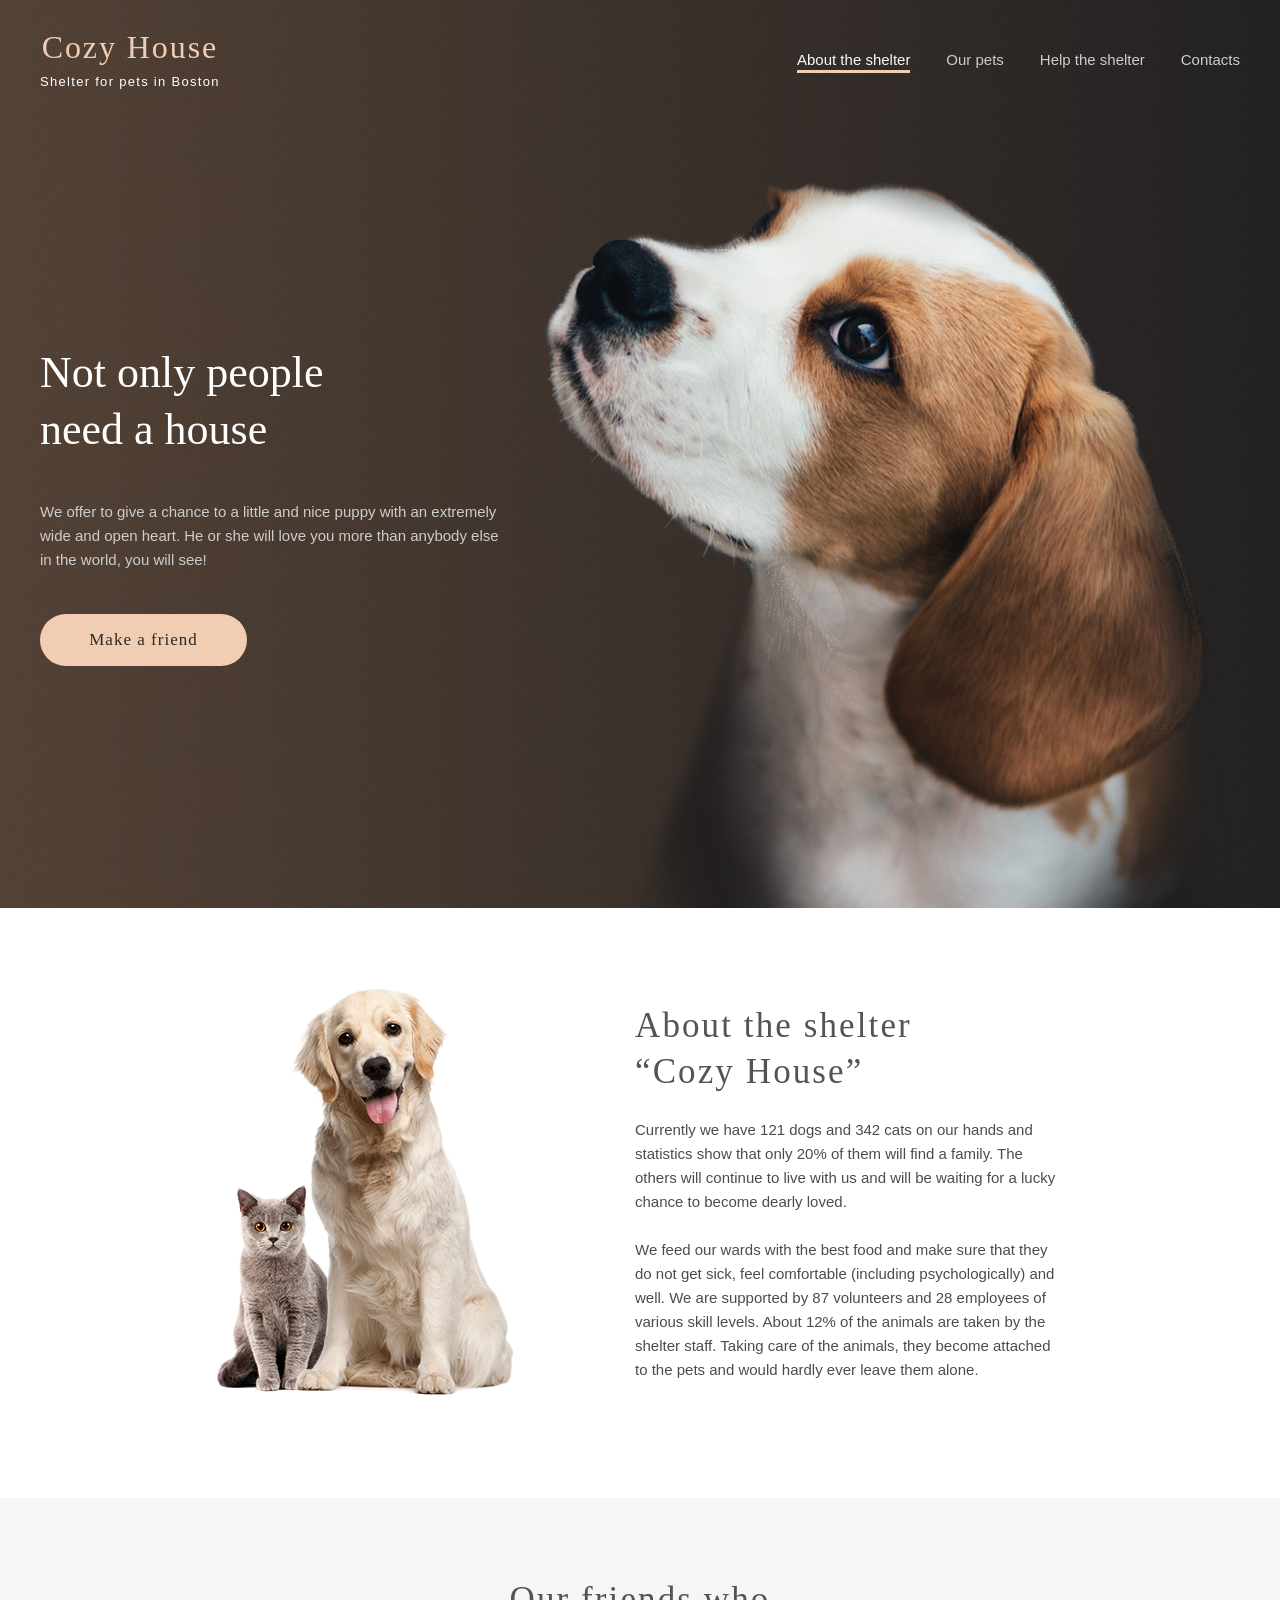
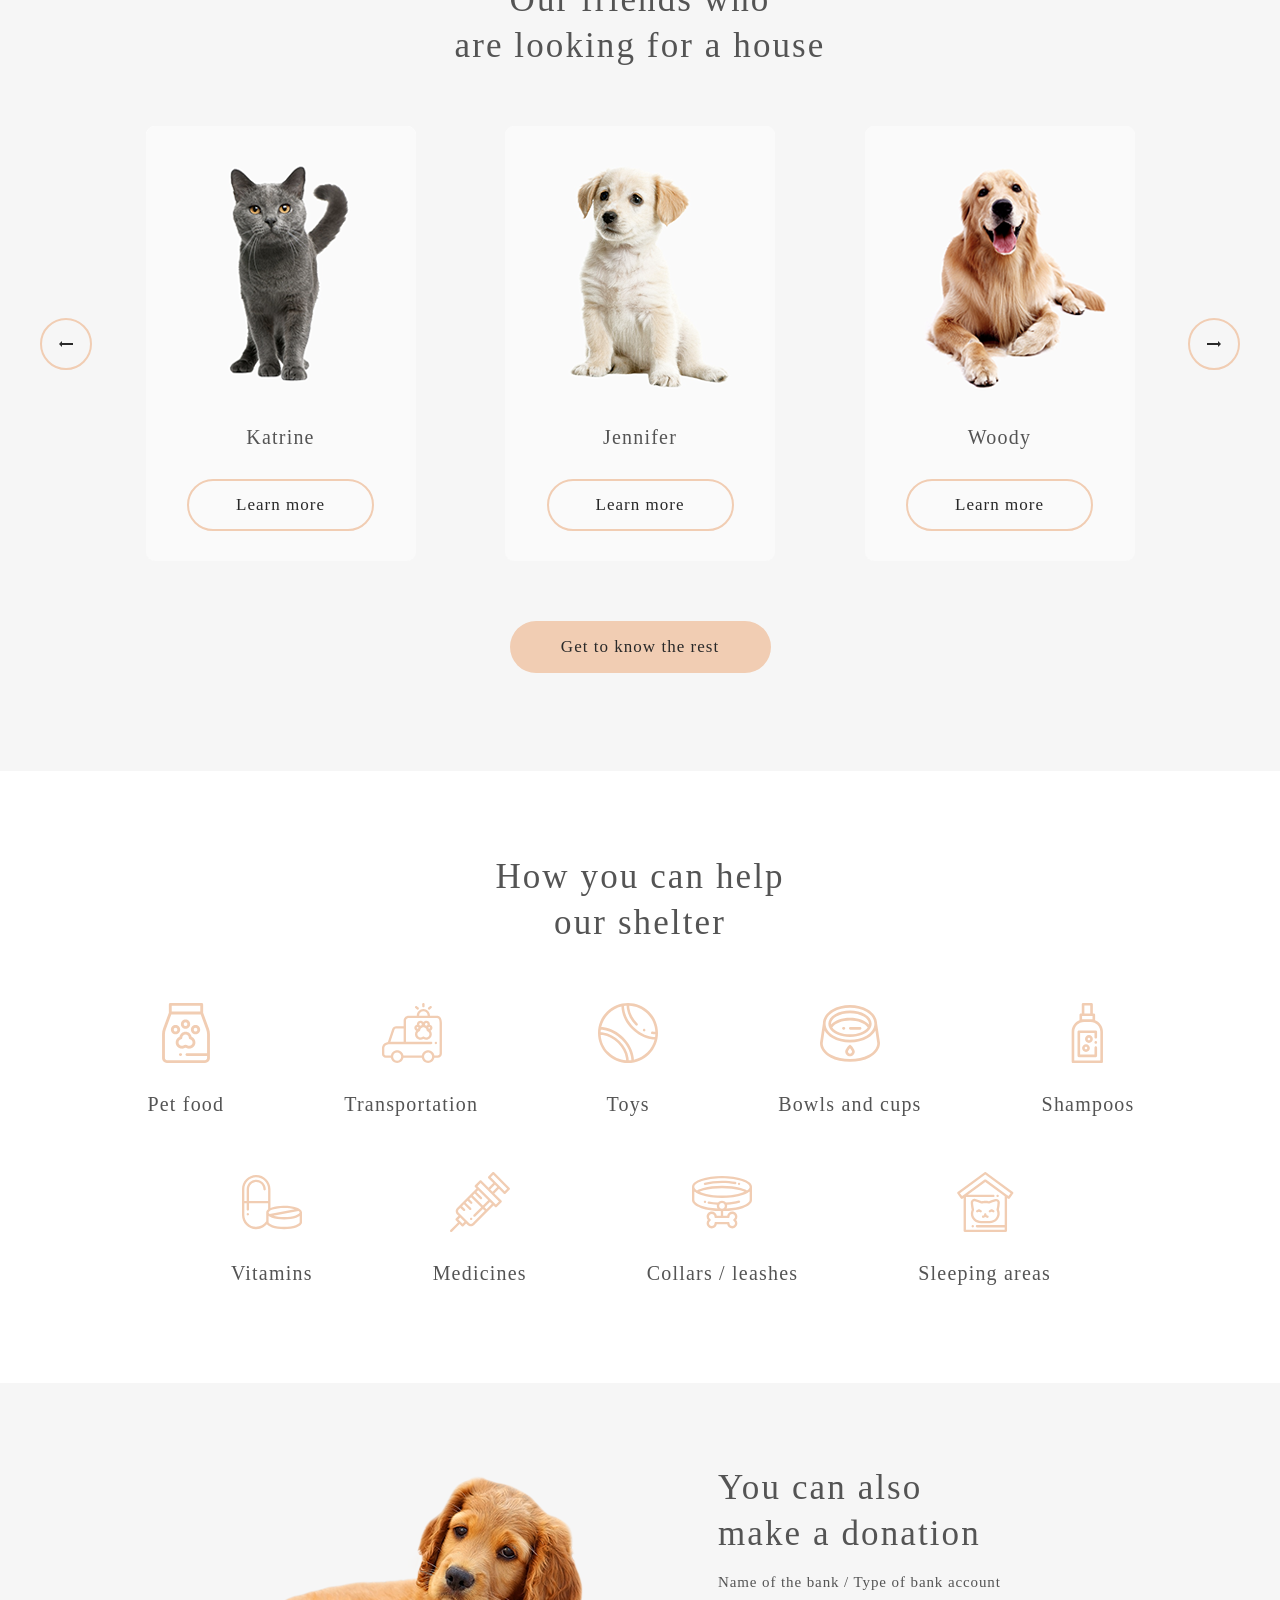
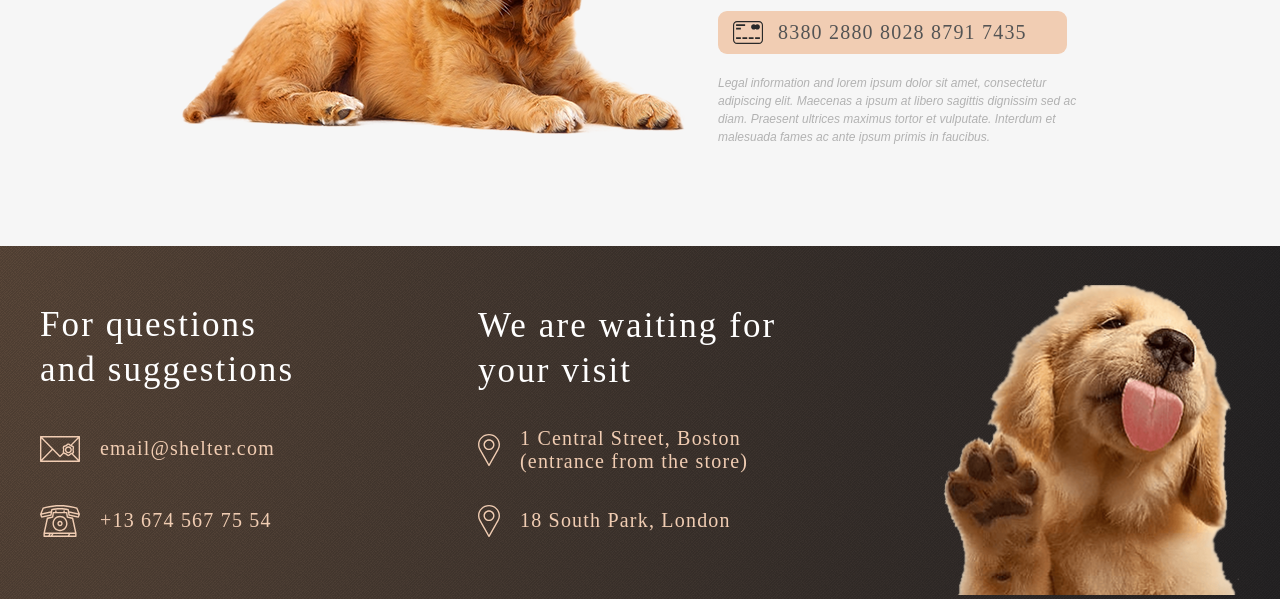
==== commit b81e4de3: "feat: add pop-up menu for tablet and mobile versions of web-pages" ====
--- a/shelter/index.html
+++ b/shelter/index.html
@@ -45,6 +45,30 @@
                     </ul>
                 </nav>
                 <div class="burger"></div>
+                <div class="pop-up-background">
+                    <div class="pop-up-menu">
+                        <ul class="nav-list">
+                            <li class="nav-item__current">
+                                About the shelter
+                            </li>
+                            <li class="nav-item">
+                                <a href="./pages/pets/our_pets.html" class="nav-link">
+                                    Our pets
+                                </a>
+                            </li>
+                            <li class="nav-item">
+                                <a href="#help" class="nav-link">
+                                    Help the shelter
+                                </a>
+                            </li>
+                            <li class="nav-item">
+                                <a href="#footer" class="nav-link">
+                                    Contacts
+                                </a>
+                            </li>
+                        </ul>
+                    </div>
+                </div>
             </div>
         </div>
     </header>
--- a/shelter/styles/style.css
+++ b/shelter/styles/style.css
@@ -145,6 +145,7 @@
   height: 22px;
   border-top: 2px solid #F1CDB3;
   border-bottom: 2px solid #F1CDB3;
+  transition: 0.2s linear;
   display: none;
 }
 html body header .header-inside .burger::before {
@@ -159,7 +160,68 @@
 @media (max-width: 767px) and (min-width: 300px) {
   html body header .header-inside .burger {
     display: block;
-  }
+    z-index: 2;
+  }
+}
+html body header .header-inside .pop-up-background {
+  position: absolute;
+  display: flex;
+  top: 0;
+  left: 0;
+  background: rgba(41, 41, 41, 0.3764705882);
+  width: 100vw;
+  height: 100vh;
+  z-index: 1;
+  flex-direction: row-reverse;
+  visibility: hidden;
+  overflow: hidden;
+}
+html body header .header-inside .pop-up-background .pop-up-menu {
+  width: 320px;
+  height: 100vh;
+  background: #292929;
+  position: absolute;
+  right: -320px;
+  transition: 0.2s linear;
+  z-index: 2;
+}
+html body header .header-inside .pop-up-background .pop-up-menu.active {
+  right: 0px;
+  transition: 0.2s linear;
+}
+html body header .header-inside .pop-up-background .pop-up-menu .nav-list {
+  margin-top: 228px;
+  display: flex;
+  flex-direction: column;
+  align-items: center;
+}
+html body header .header-inside .pop-up-background .pop-up-menu .nav-list li {
+  list-style: none;
+  font-family: Arial, Helvetica, sans-serif;
+  font-size: 32px;
+  line-height: 51.2px;
+  text-align: center;
+  margin: 20px auto;
+}
+html body header .header-inside .pop-up-background .pop-up-menu .nav-list li a {
+  text-decoration: none;
+  color: #CDCDCD;
+}
+html body header .header-inside .pop-up-background .pop-up-menu .nav-list .nav-item__current {
+  color: #FAFAFA;
+  position: relative;
+}
+html body header .header-inside .pop-up-background .pop-up-menu .nav-list .nav-item__current::after {
+  content: "";
+  width: 100%;
+  height: 3px;
+  background: #F1CDB3;
+  position: absolute;
+  top: 55px;
+  left: 0;
+}
+html body header .header-inside .pop-up-background.active {
+  visibility: visible;
 }
 html body #not-only {
   width: 100%;
@@ -178,6 +240,8 @@
 @media (max-width: 767px) and (min-width: 300px) {
   html body #not-only .wrapper-content {
     flex-direction: column;
+    align-items: center;
+    padding-top: 60px;
   }
 }
 html body #not-only .wrapper-content .wrapper-content__info {
@@ -205,9 +269,10 @@
 }
 @media (max-width: 767px) and (min-width: 300px) {
   html body #not-only .wrapper-content .wrapper-content__info {
-    top: 18.438vw;
+    top: 0;
     align-items: center;
     height: 297px;
+    max-width: 580px;
   }
 }
 html body #not-only .wrapper-content .wrapper-content__info h1 {
@@ -231,8 +296,8 @@
 }
 @media (max-width: 767px) and (min-width: 300px) {
   html body #not-only .wrapper-content .wrapper-content__info h1 {
-    font-size: 7.813vw;
-    line-height: 10.156vw;
+    font-size: 25px;
+    line-height: 32.5px;
     text-align: center;
     letter-spacing: 0.06em;
     width: 70%;
@@ -305,8 +370,9 @@
 @media (max-width: 767px) and (min-width: 300px) {
   html body #not-only .wrapper-content img {
     width: 86.77%;
-    margin-top: 164px;
+    margin-top: 104px;
     align-self: end;
+    max-width: 450px;
   }
 }
 html body #about {
@@ -354,10 +420,10 @@
 @media (max-width: 767px) and (min-width: 300px) {
   html body #about .wrapper-content .wrapper-content__info {
     width: 100%;
-    margin: 13.125vw 0 0 0;
+    margin: 42px 0 0 0;
     width: 90%;
     text-align: justify;
-    height: 155.275vw;
+    height: 496px;
   }
 }
 html body #about .wrapper-content .wrapper-content__info .subtitle {
@@ -373,12 +439,6 @@
     line-height: 1.95vw;
   }
 }
-@media (max-width: 767px) and (min-width: 300px) {
-  html body #about .wrapper-content .wrapper-content__info .subtitle {
-    font-size: 4.688vw;
-    line-height: 7.5vw;
-  }
-}
 html body #about .wrapper-content img {
   margin-top: 80px;
 }
@@ -389,8 +449,9 @@
 }
 @media (max-width: 767px) and (min-width: 300px) {
   html body #about .wrapper-content img {
-    margin-top: 40px;
+    margin-top: 41px;
     width: 86.4%;
+    max-width: 300px;
   }
 }
 html body #our-friends {
@@ -413,7 +474,7 @@
 }
 @media (max-width: 767px) and (min-width: 300px) {
   html body #our-friends .wrapper h2 {
-    margin-top: 12.813vw;
+    margin-top: 42px;
   }
 }
 html body #our-friends .wrapper .slider {
@@ -602,7 +663,7 @@
 }
 @media (max-width: 767px) and (min-width: 300px) {
   html body #help {
-    padding-bottom: 4.063vw;
+    padding-bottom: 14px;
   }
 }
 html body #help h2 {
@@ -616,7 +677,7 @@
 }
 @media (max-width: 767px) and (min-width: 300px) {
   html body #help h2 {
-    padding: 13.125vw 0 0.938vw 0;
+    padding: 42px 0 5px 0;
   }
 }
 @media (max-width: 991px) and (min-width: 768px) {
@@ -646,7 +707,7 @@
 }
 @media (max-width: 767px) and (min-width: 300px) {
   html body #help .goods-part {
-    margin: 11.875vw auto 0;
+    margin: 35px auto 0;
     width: 96.5%;
     justify-content: space-between;
   }
@@ -670,8 +731,8 @@
 }
 @media (max-width: 767px) and (min-width: 300px) {
   html body #help .goods-part .goods-for-help {
-    width: 40.625vw;
-    margin: 0 0 9.063vw 0;
+    width: 130px;
+    margin: 0 0 30px 0;
   }
 }
 html body #help .goods-part .goods-for-help img {
@@ -685,8 +746,8 @@
 }
 @media (max-width: 767px) and (min-width: 300px) {
   html body #help .goods-part .goods-for-help img {
-    width: 38.8%;
-    margin-bottom: 6.563vw;
+    width: 38.7%;
+    margin-bottom: 21px;
   }
 }
 html body #help .goods-part .goods-for-help p {
@@ -705,8 +766,8 @@
 }
 @media (max-width: 767px) and (min-width: 300px) {
   html body #help .goods-part .goods-for-help p {
-    font-size: 4.688vw;
-    line-height: 5.156vw;
+    font-size: 15px;
+    line-height: 15.5px;
   }
 }
 html body #help .goods-part:nth-child(2) {
@@ -751,7 +812,7 @@
 @media (max-width: 767px) and (min-width: 300px) {
   html body #in-addition .wrapper-content .wrapper-content__info {
     width: 100%;
-    margin: 13.013vw 0;
+    margin: 42px 0;
   }
 }
 html body #in-addition .wrapper-content .wrapper-content__info h2 {
@@ -764,7 +825,7 @@
 }
 @media (max-width: 767px) and (min-width: 300px) {
   html body #in-addition .wrapper-content .wrapper-content__info h2 {
-    margin-bottom: 7.188vw;
+    margin-bottom: 20px;
   }
 }
 html body #in-addition .wrapper-content .wrapper-content__info .bank-account .bank-account__title {
@@ -787,7 +848,7 @@
   html body #in-addition .wrapper-content .wrapper-content__info .bank-account .bank-account__title {
     letter-spacing: normal;
     text-align: center;
-    margin-bottom: 7.188vw;
+    margin-bottom: 25px;
   }
 }
 html body #in-addition .wrapper-content .wrapper-content__info .bank-account .bank-account__card-number {
@@ -808,10 +869,10 @@
 }
 @media (max-width: 767px) and (min-width: 300px) {
   html body #in-addition .wrapper-content .wrapper-content__info .bank-account .bank-account__card-number {
-    width: 87.813vw;
-    height: 13.438vw;
-    border-radius: 2.813vw;
-    margin: 0 auto 6.25vw;
+    width: 281px;
+    height: 43px;
+    border-radius: 9px;
+    margin: 0 auto 20px;
   }
 }
 html body #in-addition .wrapper-content .wrapper-content__info .bank-account .bank-account__card-number img {
@@ -844,8 +905,8 @@
 }
 @media (max-width: 767px) and (min-width: 300px) {
   html body #in-addition .wrapper-content .wrapper-content__info .bank-account .bank-account__card-number p {
-    font-size: 4.688vw;
-    line-height: 5.156vw;
+    font-size: 15px;
+    line-height: 16.5px;
   }
 }
 html body #in-addition .wrapper-content .wrapper-content__info .bank-account .bank-account__description {
@@ -864,8 +925,8 @@
 }
 @media (max-width: 767px) and (min-width: 300px) {
   html body #in-addition .wrapper-content .wrapper-content__info .bank-account .bank-account__description {
-    font-size: 3.75vw;
-    line-height: 5.625vw;
+    font-size: 12px;
+    line-height: 18px;
     text-align: justify;
     width: 93.4%;
     margin: 0 auto;
@@ -888,7 +949,8 @@
 @media (max-width: 767px) and (min-width: 300px) {
   html body #in-addition .wrapper-content img {
     width: 87.3%;
-    margin-bottom: 13.125vw;
+    max-width: 400px;
+    margin-bottom: 42px;
   }
 }
 html body footer {
@@ -908,8 +970,14 @@
 }
 @media (max-width: 767px) and (min-width: 300px) {
   html body footer .wrapper {
-    flex-direction: column;
-  }
+    align-items: center;
+    flex-wrap: wrap;
+    align-items: center;
+    justify-content: center;
+  }
+}
+html body footer .wrapper .wrapper-content:nth-child(1) {
+  width: 278px;
 }
 html body footer .wrapper .wrapper-content:nth-child(2) {
   width: 25.17%;
@@ -932,6 +1000,7 @@
     display: flex;
     flex-direction: column;
     align-items: flex-start;
+    max-width: 300px;
   }
 }
 html body footer .wrapper .wrapper-content:nth-child(2) .column-title {
@@ -950,7 +1019,7 @@
 @media (max-width: 767px) and (min-width: 300px) {
   html body footer .wrapper .wrapper-content:nth-child(2) .column-title {
     width: 98%;
-    margin: 0 auto 4.188vw;
+    margin: 0 auto 40px;
   }
 }
 html body footer .wrapper .wrapper-content:nth-child(2) .contacts {
@@ -963,7 +1032,7 @@
 }
 @media (max-width: 767px) and (min-width: 300px) {
   html body footer .wrapper .wrapper-content:nth-child(2) .contacts {
-    margin: 7.813vw 0 0 0;
+    margin: 0;
   }
 }
 html body footer .wrapper .wrapper-content:nth-child(2) .contacts:nth-child(3) {
@@ -976,7 +1045,7 @@
 }
 @media (max-width: 767px) and (min-width: 300px) {
   html body footer .wrapper .wrapper-content:nth-child(2) .contacts:nth-child(3) {
-    margin: 12.5vw 0 0 0;
+    margin: 38px 0 0 0;
   }
 }
 html body footer .wrapper .column-title {
@@ -987,7 +1056,6 @@
   letter-spacing: 0.06em;
   color: #FFF;
   margin: 56px 0 40px 0;
-  width: 21.906vw;
 }
 @media (max-width: 1279px) and (min-width: 992px) {
   html body footer .wrapper .column-title {
@@ -1004,10 +1072,10 @@
 }
 @media (max-width: 767px) and (min-width: 300px) {
   html body footer .wrapper .column-title {
-    font-size: 7.813vw;
-    line-height: 10.156vw;
+    font-size: 25px;
+    line-height: 32.5px;
     text-align: center;
-    margin: 9.063vw 0 12.5vw 0;
+    margin: 29px 0 40px 0;
     width: 100%;
   }
 }
@@ -1051,8 +1119,8 @@
 }
 @media (max-width: 767px) and (min-width: 300px) {
   html body footer .wrapper .contacts a, html body footer .wrapper .contacts p {
-    font-size: 6.25vw;
-    line-height: 7.188vw;
+    font-size: 20px;
+    line-height: 23px;
   }
 }
 html body footer .wrapper .contacts a img, html body footer .wrapper .contacts p img {
@@ -1124,8 +1192,8 @@
 }
 @media (max-width: 767px) and (min-width: 300px) {
   html body .section-title {
-    font-size: 7.813vw;
-    line-height: 10.156vw;
+    font-size: 25px;
+    line-height: 32.5px;
     text-align: center;
   }
 }
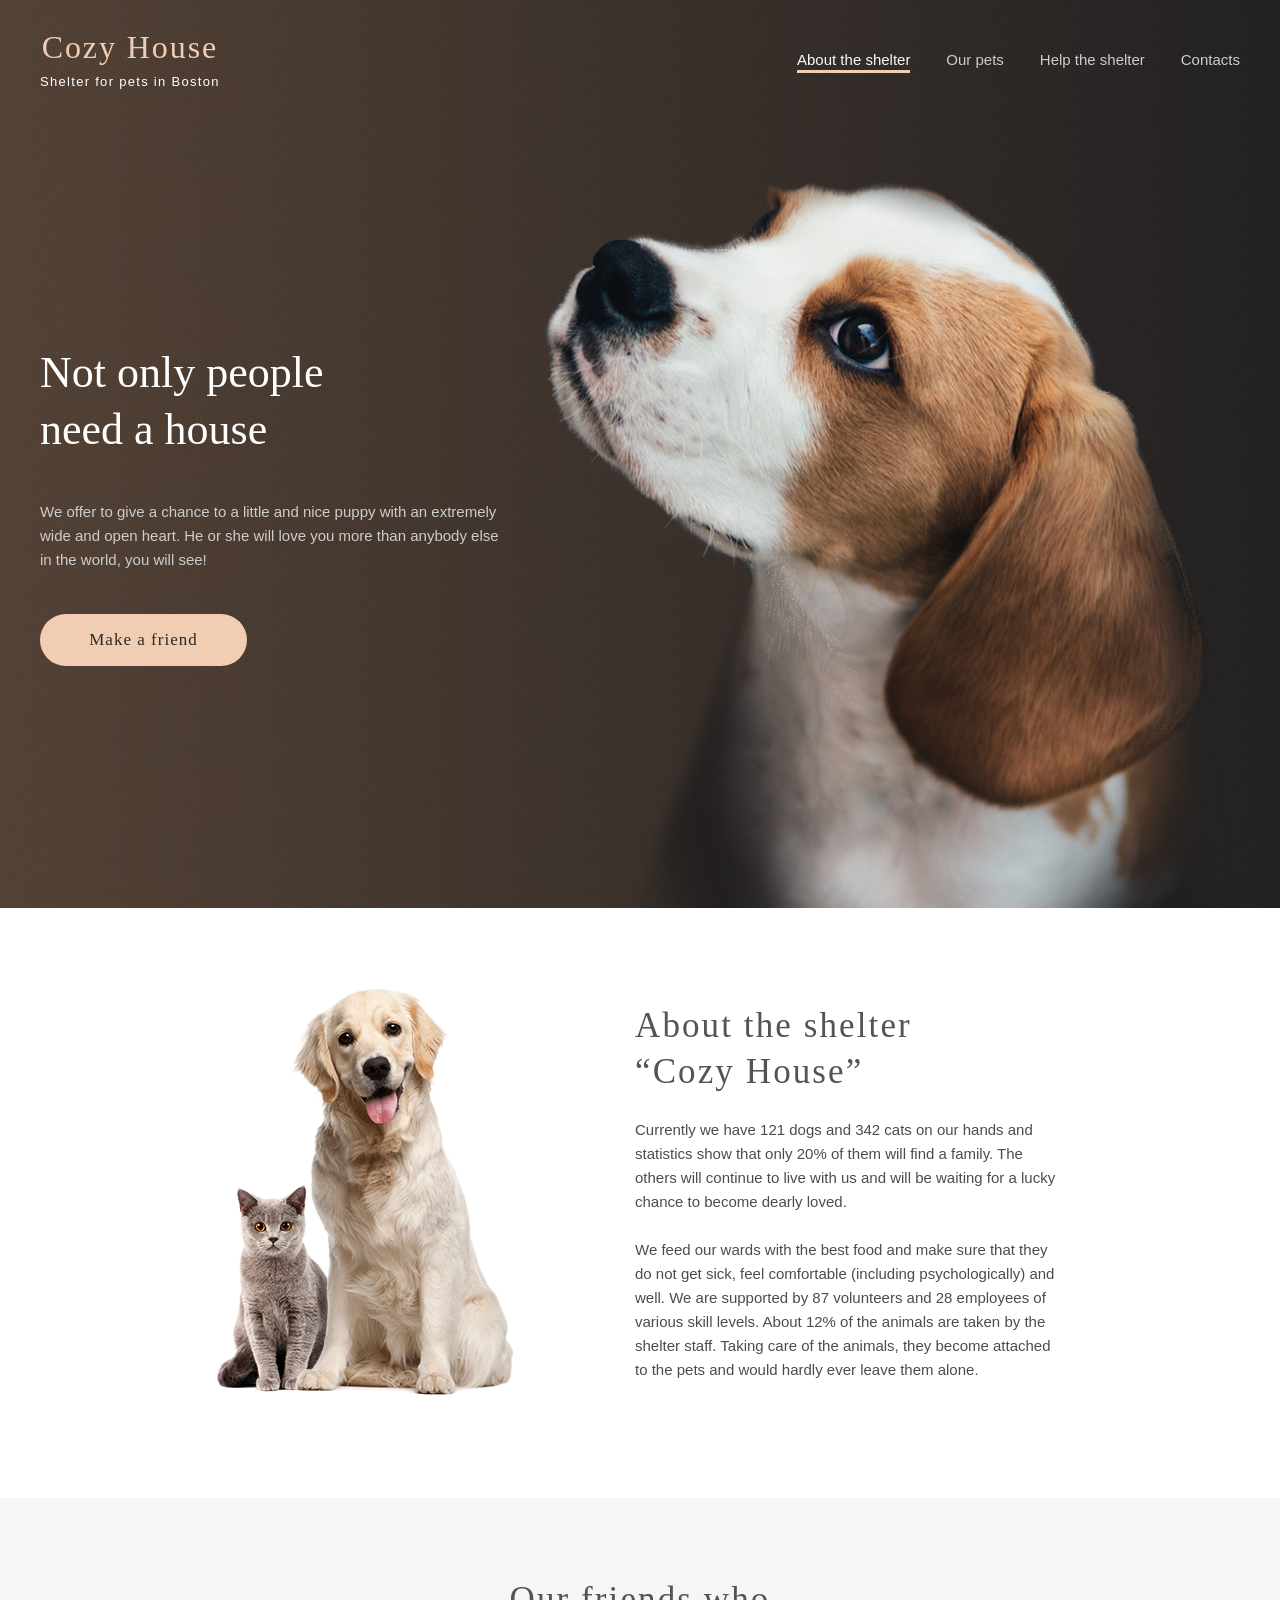
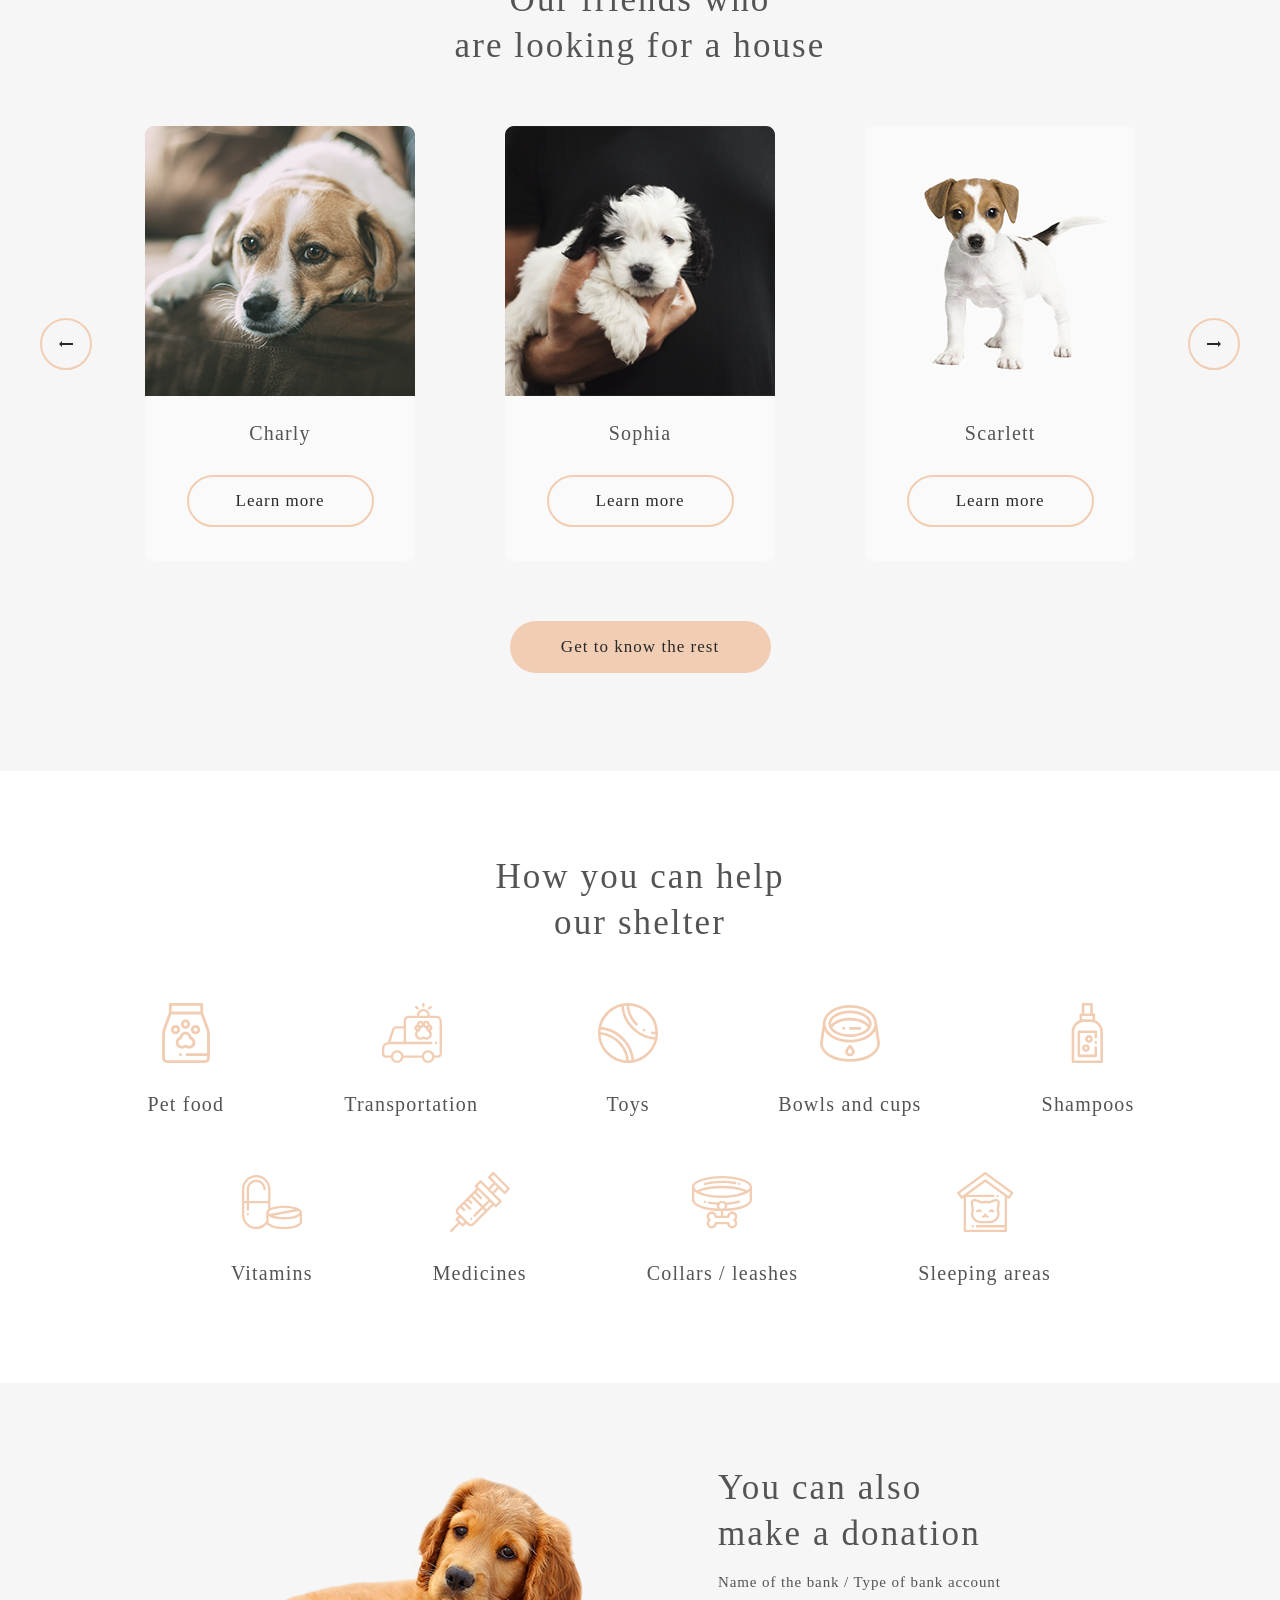
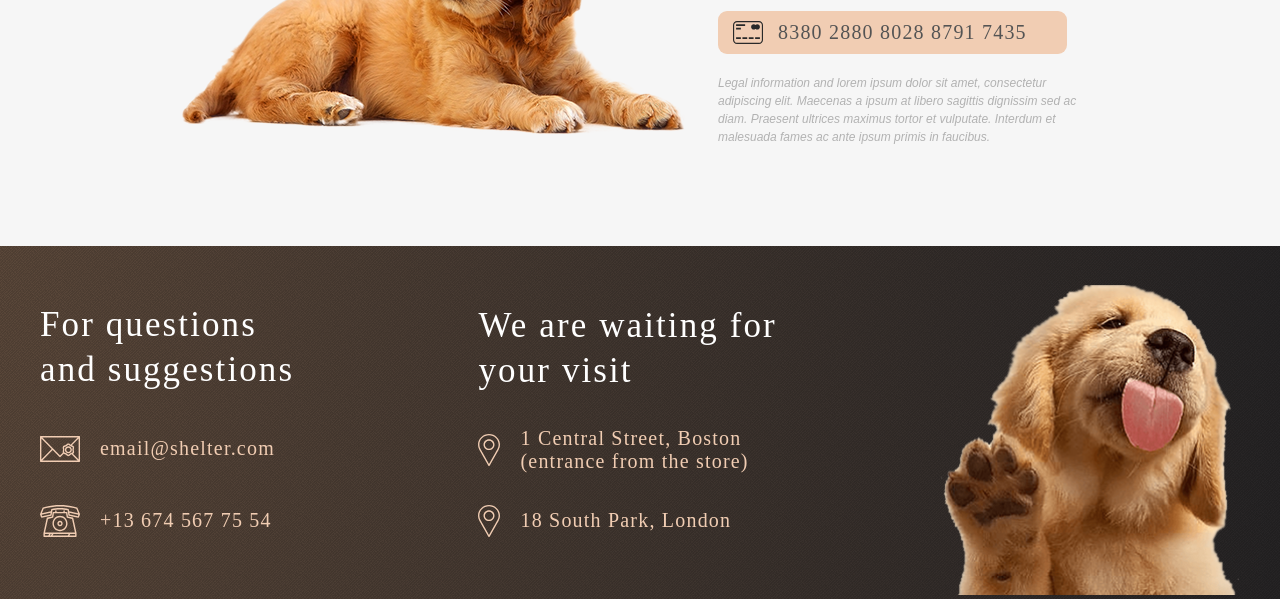
==== commit b64497ae: "feat: add function creating random pet-cards when page opening" ====
--- a/shelter/index.html
+++ b/shelter/index.html
@@ -122,39 +122,7 @@
                     <button class="slider__previous">
                         <img src="./assets/icons/arrow-previous.png" alt="previous-image" class="slider__previous__image">
                     </button>
-                    <div class="slider-item">
-                        <div class="slider-item__image">
-                            <img src="./assets/images/pets-katrine.png" alt="katrine.png" class="pets-photo">
-                        </div>
-                        <h2 class="name">
-                            Katrine
-                        </h2>
-                        <button class="learn-more">
-                            Learn more
-                        </button>
-                    </div>
-                    <div class="slider-item">
-                        <div class="slider-item__image">
-                            <img src="./assets/images/pets-jennifer.png" alt="jennifer.png" class="pets-photo">
-                        </div>
-                        <h2 class="name">
-                            Jennifer
-                        </h2>
-                        <button class="learn-more">
-                            Learn more
-                        </button>
-                    </div>
-                    <div class="slider-item">
-                        <div class="slider-item__image">
-                            <img src="./assets/images/pets-woody.png" alt="woody.png" class="pets-photo">
-                        </div>
-                        <h2 class="name">
-                            Woody
-                        </h2>
-                        <button class="learn-more">
-                            Learn more
-                        </button>
-                    </div>
+                    <div class="slider__window"></div>
                     <button class="slider__next">
                         <img src="./assets/icons/arrow-next.png" alt="next-image" class="slider__next__image">
                     </button>
--- a/shelter/styles/style.css
+++ b/shelter/styles/style.css
@@ -1,5 +1,6 @@
 html {
   scroll-behavior: smooth;
+  overflow-x: hidden;
 }
 html body {
   box-sizing: border-box;
@@ -146,6 +147,7 @@
   border-top: 2px solid #F1CDB3;
   border-bottom: 2px solid #F1CDB3;
   transition: 0.2s linear;
+  cursor: pointer;
   display: none;
 }
 html body header .header-inside .burger::before {
@@ -202,6 +204,7 @@
   line-height: 51.2px;
   text-align: center;
   margin: 20px auto;
+  cursor: pointer;
 }
 html body header .header-inside .pop-up-background .pop-up-menu .nav-list li a {
   text-decoration: none;
@@ -539,13 +542,44 @@
   border: transparent;
   transition: 0.3s linear;
 }
+html body #our-friends .wrapper .slider .slider__window {
+  display: flex;
+  width: 83.4%;
+  max-width: 990px;
+  position: relative;
+  overflow: hidden;
+}
+@media (max-width: 991px) and (min-width: 768px) {
+  html body #our-friends .wrapper .slider .slider__window {
+    width: 82.2%;
+    max-width: 580px;
+  }
+}
+@media (max-width: 767px) and (min-width: 300px) {
+  html body #our-friends .wrapper .slider .slider__window {
+    width: 90.4%;
+    max-width: 270px;
+  }
+}
 html body #our-friends .wrapper .slider .slider-item {
   display: flex;
   flex-direction: column;
   align-items: center;
   background-color: #FAFAFA;
   border-radius: 9px;
+  margin-right: 9.1%;
+  width: 270px;
+  height: 435px;
   cursor: pointer;
+  transition: 0.7s linear;
+}
+@media (max-width: 991px) and (min-width: 768px) {
+  html body #our-friends .wrapper .slider .slider-item {
+    margin-right: 6.8%;
+  }
+}
+html body #our-friends .wrapper .slider .slider-item .pets-photo {
+  transition: 0.3s linear;
 }
 @media (max-width: 1279px) and (min-width: 992px) {
   html body #our-friends .wrapper .slider .slider-item .pets-photo {
@@ -595,29 +629,6 @@
   background-color: #fddcc4;
   border: transparent;
   transition: 0.3s linear;
-}
-html body #our-friends .wrapper .slider .slider-item:nth-child(3) {
-  margin: 0 36px;
-}
-@media (max-width: 991px) and (min-width: 768px) {
-  html body #our-friends .wrapper .slider .slider-item:nth-child(3) {
-    margin: 0 0 0 28px;
-  }
-}
-@media (max-width: 767px) and (min-width: 300px) {
-  html body #our-friends .wrapper .slider .slider-item:nth-child(3) {
-    display: none;
-  }
-}
-@media (max-width: 991px) and (min-width: 768px) {
-  html body #our-friends .wrapper .slider .slider-item:nth-child(4) {
-    display: none;
-  }
-}
-@media (max-width: 767px) and (min-width: 300px) {
-  html body #our-friends .wrapper .slider .slider-item:nth-child(4) {
-    display: none;
-  }
 }
 html body #our-friends .wrapper .slider .slider-item:hover {
   background-color: #fff;
@@ -977,7 +988,7 @@
   }
 }
 html body footer .wrapper .wrapper-content:nth-child(1) {
-  width: 278px;
+  width: 279px;
 }
 html body footer .wrapper .wrapper-content:nth-child(2) {
   width: 25.17%;
@@ -1019,7 +1030,7 @@
 @media (max-width: 767px) and (min-width: 300px) {
   html body footer .wrapper .wrapper-content:nth-child(2) .column-title {
     width: 98%;
-    margin: 0 auto 40px;
+    margin: 40px auto;
   }
 }
 html body footer .wrapper .wrapper-content:nth-child(2) .contacts {
@@ -1082,7 +1093,7 @@
 html body footer .wrapper .contacts {
   display: flex;
   align-items: center;
-  margin: 40px 0;
+  margin: 40px 0 0 0;
   transition: 0.3s linear;
 }
 @media (max-width: 1279px) and (min-width: 992px) {
@@ -1092,7 +1103,7 @@
 }
 @media (max-width: 991px) and (min-width: 768px) {
   html body footer .wrapper .contacts {
-    margin: 38px 0;
+    margin: 38px 0 0 0;
   }
 }
 @media (max-width: 767px) and (min-width: 300px) {
@@ -1147,7 +1158,7 @@
 }
 @media (max-width: 991px) and (min-width: 768px) {
   html body footer .wrapper .footer__image {
-    margin-top: 28px;
+    margin-top: 65px;
   }
 }
 @media (max-width: 767px) and (min-width: 300px) {
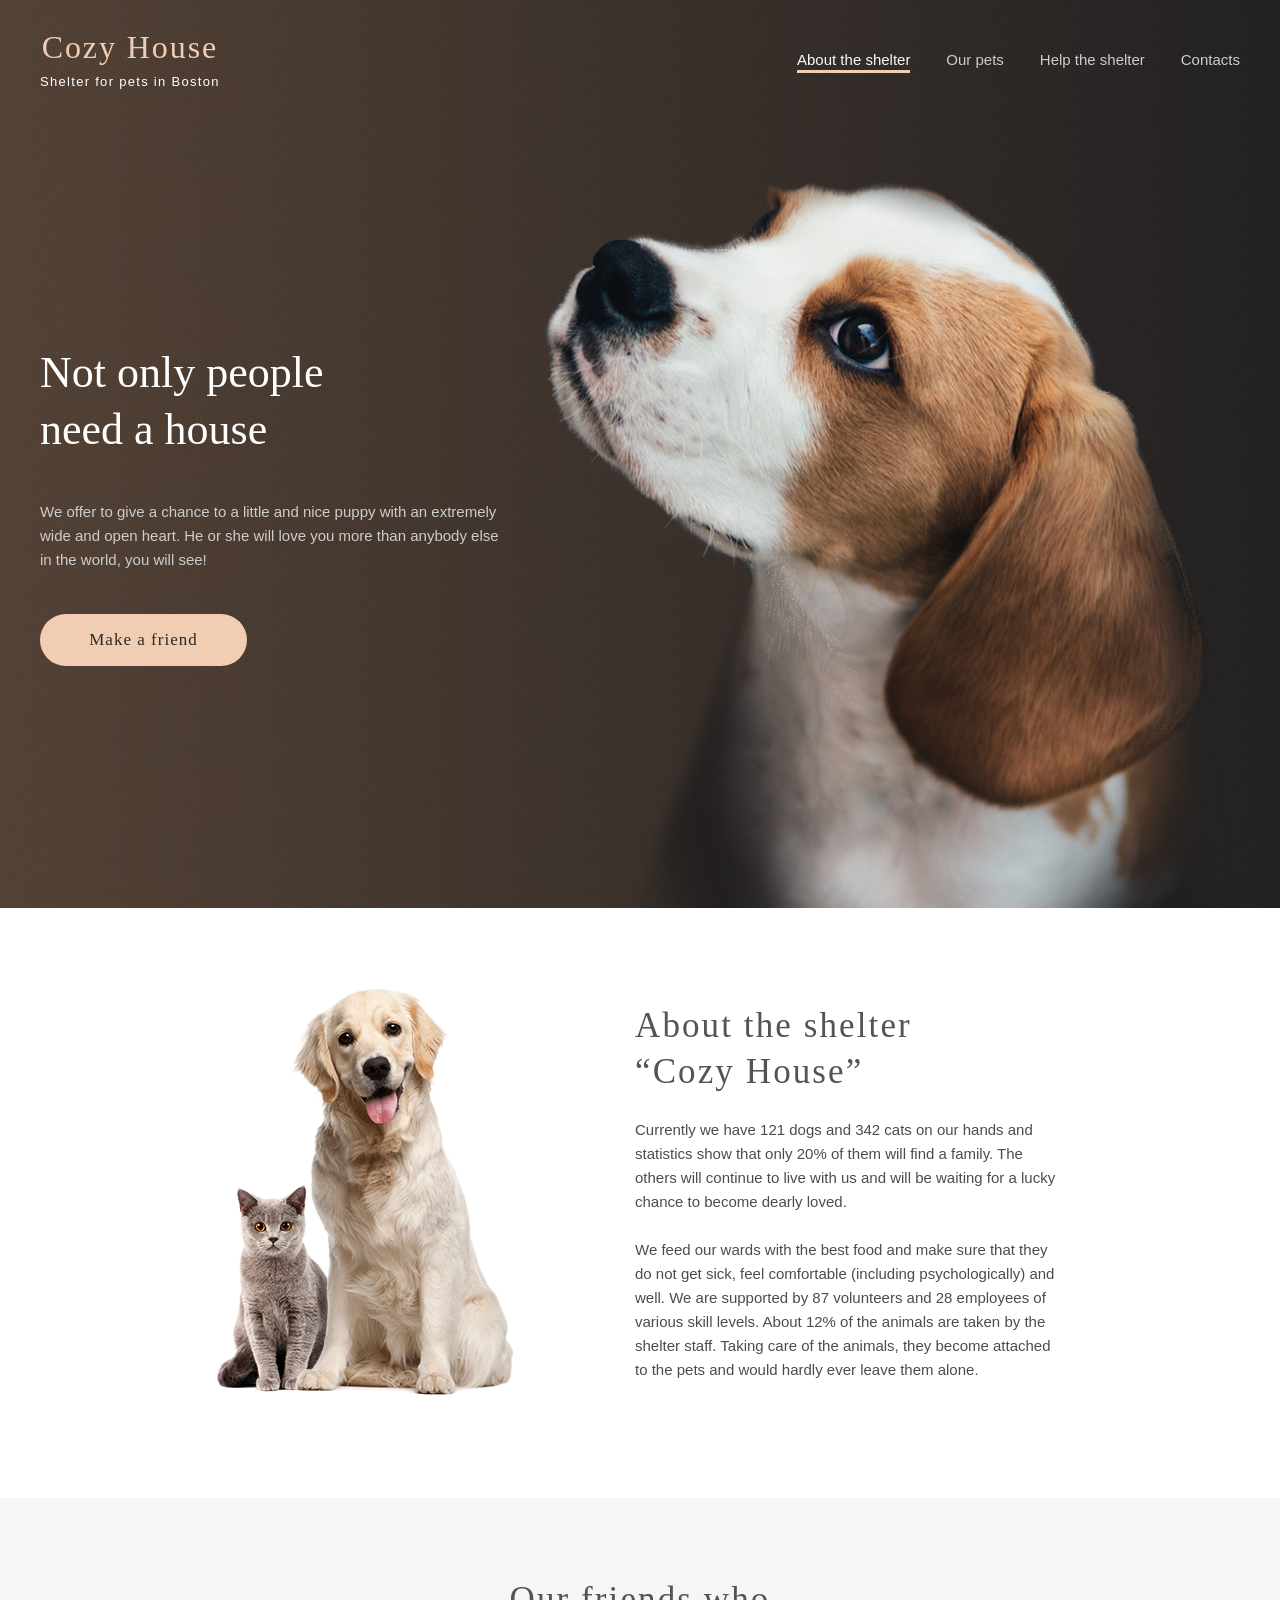
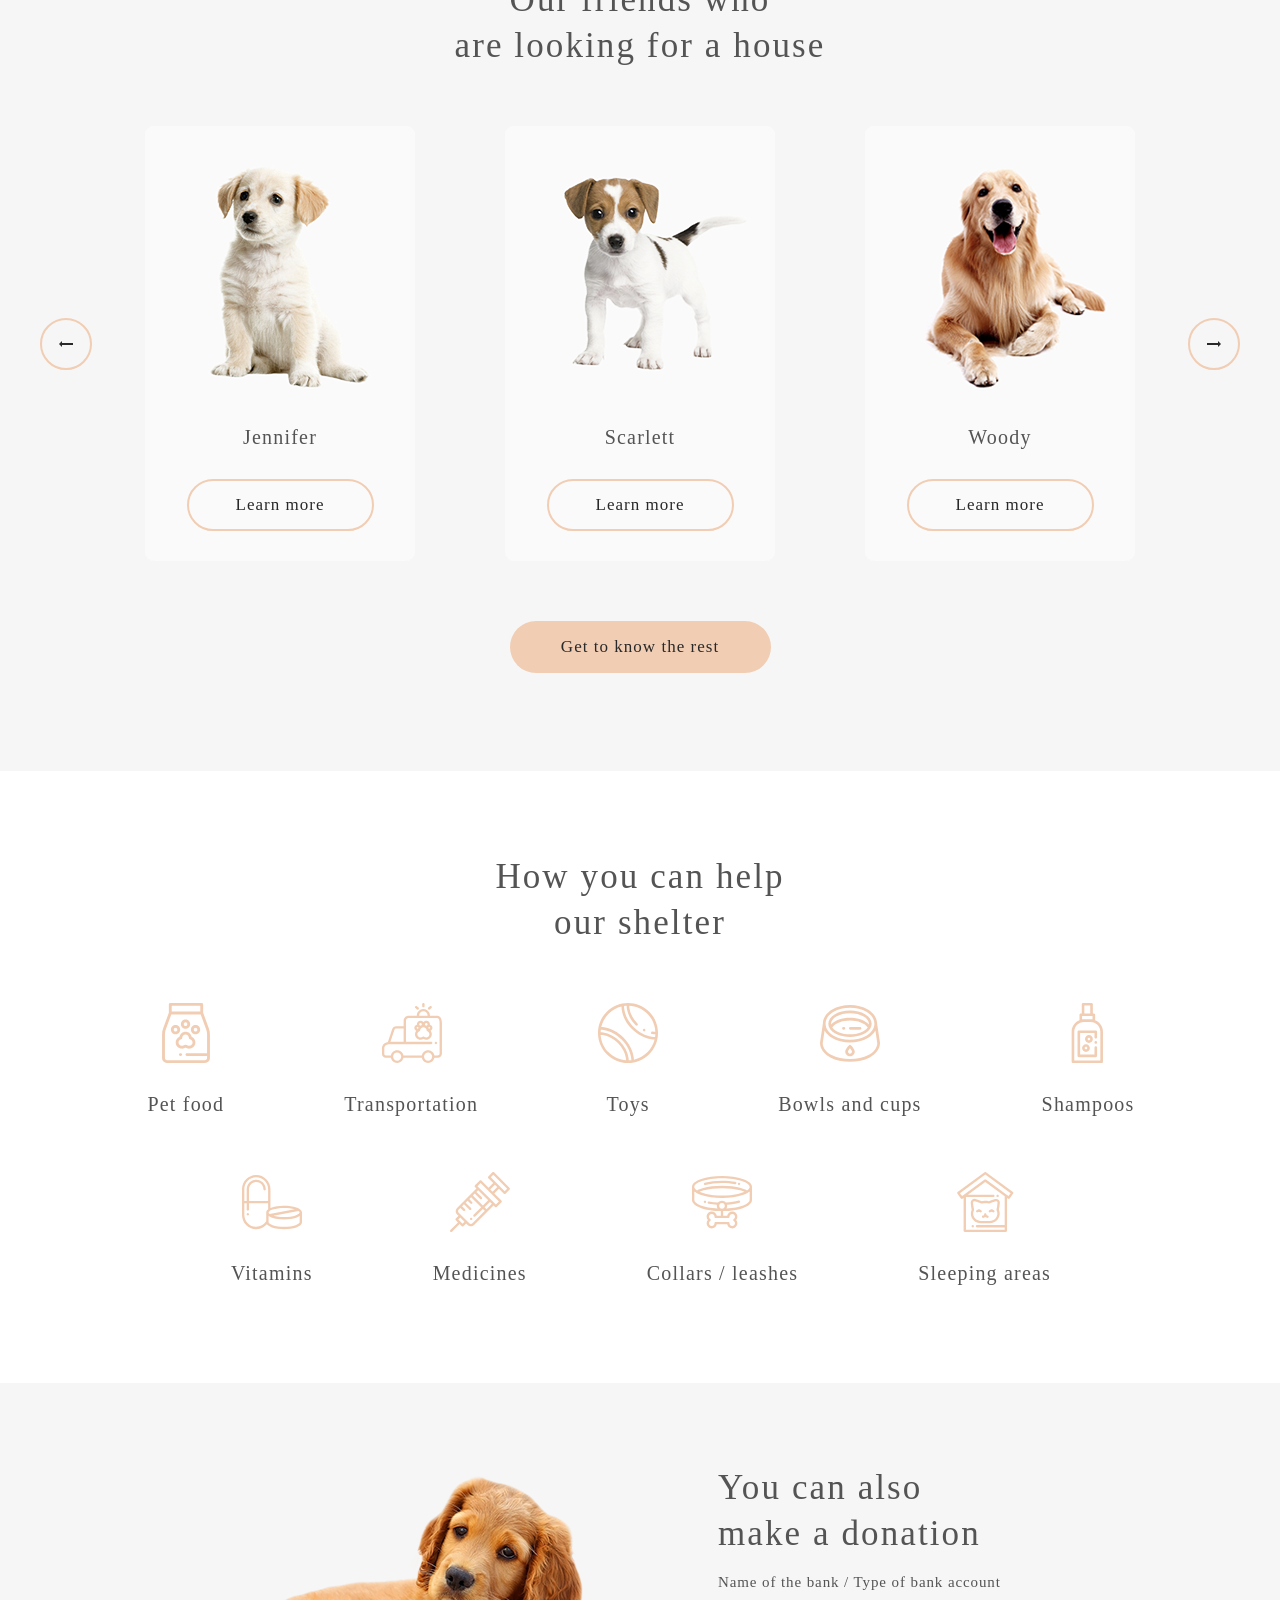
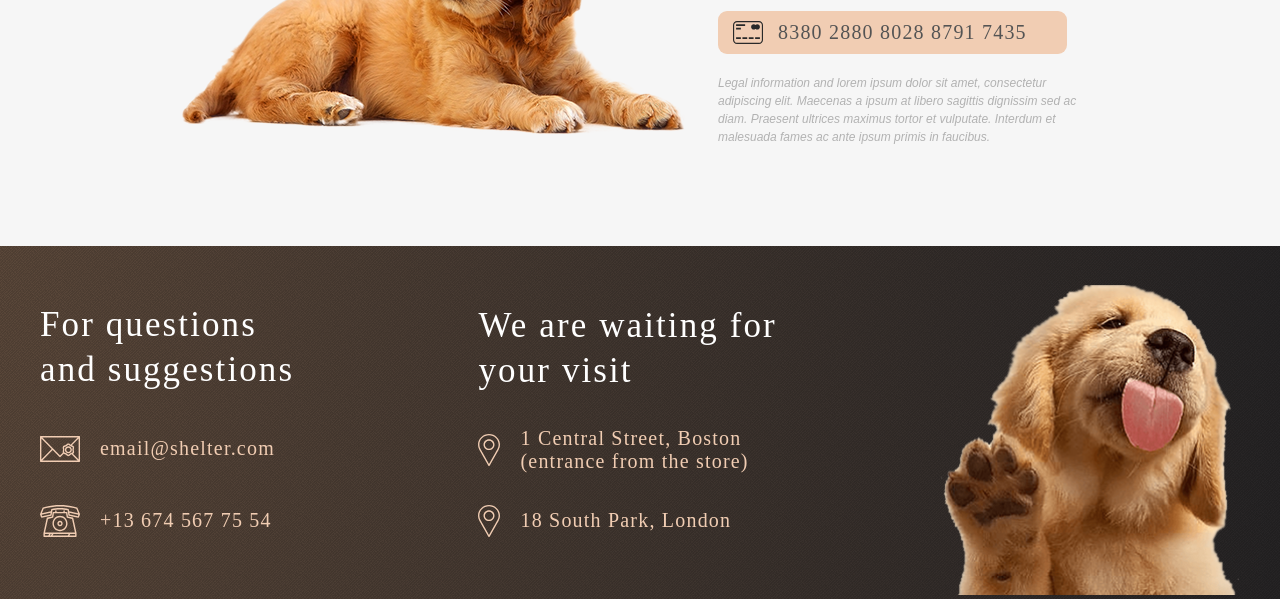
==== commit 3d7f1d5d: "feat: add adaptive slider" ====
--- a/shelter/index.html
+++ b/shelter/index.html
@@ -122,7 +122,11 @@
                     <button class="slider__previous">
                         <img src="./assets/icons/arrow-previous.png" alt="previous-image" class="slider__previous__image">
                     </button>
-                    <div class="slider__window"></div>
+                    <div class="slider__window">
+                        <div class="pets-list previous"></div>
+                        <div class="pets-list current"></div>
+                        <div class="pets-list next"></div>
+                    </div>
                     <button class="slider__next">
                         <img src="./assets/icons/arrow-next.png" alt="next-image" class="slider__next__image">
                     </button>
--- a/shelter/styles/style.css
+++ b/shelter/styles/style.css
@@ -543,51 +543,89 @@
   transition: 0.3s linear;
 }
 html body #our-friends .wrapper .slider .slider__window {
-  display: flex;
-  width: 83.4%;
-  max-width: 990px;
+  height: 435px;
+  width: 90%;
+  max-width: 1080px;
+  display: flex;
+  overflow: hidden;
+}
+@media (max-width: 991px) and (min-width: 768px) {
+  html body #our-friends .wrapper .slider .slider__window {
+    width: 85.3%;
+    max-width: 604px;
+  }
+}
+@media (max-width: 767px) and (min-width: 300px) {
+  html body #our-friends .wrapper .slider .slider__window {
+    width: 270px;
+  }
+}
+html body #our-friends .wrapper .slider .slider__window .pets-list {
+  display: flex;
+  flex-shrink: 0;
+  justify-content: space-between;
   position: relative;
-  overflow: hidden;
-}
-@media (max-width: 991px) and (min-width: 768px) {
-  html body #our-friends .wrapper .slider .slider__window {
-    width: 82.2%;
-    max-width: 580px;
-  }
-}
-@media (max-width: 767px) and (min-width: 300px) {
-  html body #our-friends .wrapper .slider .slider__window {
-    width: 90.4%;
-    max-width: 270px;
-  }
-}
-html body #our-friends .wrapper .slider .slider-item {
+  left: -1080px;
+  width: 1080px;
+}
+@media (max-width: 1279px) and (min-width: 992px) {
+  html body #our-friends .wrapper .slider .slider__window .pets-list {
+    left: -84.375vw;
+    width: 84.375vw;
+  }
+}
+@media (max-width: 991px) and (min-width: 768px) {
+  html body #our-friends .wrapper .slider .slider__window .pets-list {
+    left: -620px;
+    width: 620px;
+  }
+}
+@media (max-width: 767px) and (min-width: 300px) {
+  html body #our-friends .wrapper .slider .slider__window .pets-list {
+    left: -270px;
+    width: 270px;
+  }
+}
+html body #our-friends .wrapper .slider .slider__window .pets-list .pets-item {
+  width: 270px;
+  height: 435px;
   display: flex;
   flex-direction: column;
-  align-items: center;
+  margin: 0 45px;
   background-color: #FAFAFA;
   border-radius: 9px;
-  margin-right: 9.1%;
-  width: 270px;
-  height: 435px;
   cursor: pointer;
-  transition: 0.7s linear;
-}
-@media (max-width: 991px) and (min-width: 768px) {
-  html body #our-friends .wrapper .slider .slider-item {
-    margin-right: 6.8%;
-  }
-}
-html body #our-friends .wrapper .slider .slider-item .pets-photo {
   transition: 0.3s linear;
-}
-@media (max-width: 1279px) and (min-width: 992px) {
-  html body #our-friends .wrapper .slider .slider-item .pets-photo {
-    width: 21.09vw;
-  }
-}
-html body #our-friends .wrapper .slider .slider-item .name {
-  margin: 26px 0 30px 0;
+  align-items: center;
+}
+@media (max-width: 1279px) and (min-width: 992px) {
+  html body #our-friends .wrapper .slider .slider__window .pets-list .pets-item {
+    width: 21.094vw;
+    height: 37.584vw;
+    margin: 0 3.516vw;
+  }
+}
+@media (max-width: 991px) and (min-width: 768px) {
+  html body #our-friends .wrapper .slider .slider__window .pets-list .pets-item {
+    margin: 0 29px 0 11px;
+  }
+}
+@media (max-width: 767px) and (min-width: 300px) {
+  html body #our-friends .wrapper .slider .slider__window .pets-list .pets-item {
+    margin: 0;
+  }
+}
+html body #our-friends .wrapper .slider .slider__window .pets-list .pets-item:hover {
+  background-color: #fff;
+  transition: 0.3s linear;
+}
+@media (max-width: 1279px) and (min-width: 992px) {
+  html body #our-friends .wrapper .slider .slider__window .pets-list .pets-item img {
+    width: 21.094vw;
+  }
+}
+html body #our-friends .wrapper .slider .slider__window .pets-list .pets-item h2 {
+  margin: 30px 0;
   font-family: Georgia, "Times New Roman", Times, serif;
   font-weight: 400;
   font-size: 20px;
@@ -595,13 +633,7 @@
   letter-spacing: 0.06em;
   color: #545454;
 }
-@media (max-width: 1279px) and (min-width: 992px) {
-  html body #our-friends .wrapper .slider .slider-item .name {
-    font-size: 1.56vw;
-    line-height: 1.8vw;
-  }
-}
-html body #our-friends .wrapper .slider .slider-item .learn-more {
+html body #our-friends .wrapper .slider .slider__window .pets-list .pets-item button {
   width: 187px;
   height: 52px;
   border: 2px solid #F1CDB3;
@@ -617,21 +649,9 @@
   margin-bottom: 30px;
   transition: 0.3s linear;
 }
-@media (max-width: 1279px) and (min-width: 992px) {
-  html body #our-friends .wrapper .slider .slider-item .learn-more {
-    width: 14.61vw;
-    height: 4.06vw;
-    border-radius: 7.81vw;
-    font-size: 1.33vw;
-  }
-}
-html body #our-friends .wrapper .slider .slider-item .learn-more:hover {
+html body #our-friends .wrapper .slider .slider__window .pets-list .pets-item button:hover {
   background-color: #fddcc4;
   border: transparent;
-  transition: 0.3s linear;
-}
-html body #our-friends .wrapper .slider .slider-item:hover {
-  background-color: #fff;
   transition: 0.3s linear;
 }
 html body #our-friends .wrapper .redirect {
@@ -1144,7 +1164,7 @@
   }
 }
 html body footer .wrapper .contacts:hover {
-  transform: scale(1.2);
+  transform: scale(1.1);
   transition: 0.3s linear;
 }
 html body footer .wrapper .footer__image {
@@ -1211,5 +1231,111 @@
 html body a {
   text-decoration: none;
 }
+@keyframes move-right {
+  from {
+    left: -1080px;
+  }
+  to {
+    left: -2160px;
+  }
+}
+@keyframes move-right-laptop {
+  from {
+    left: -84.375vw;
+  }
+  to {
+    left: -168.75vw;
+  }
+}
+@keyframes move-right-tablet {
+  from {
+    left: -620px;
+  }
+  to {
+    left: -1240px;
+  }
+}
+@keyframes move-right-phone {
+  from {
+    left: -270px;
+  }
+  to {
+    left: -540px;
+  }
+}
+@keyframes move-left {
+  from {
+    left: -1080px;
+  }
+  to {
+    left: 0px;
+  }
+}
+@keyframes move-left-laptop {
+  from {
+    left: -84.375vw;
+  }
+  to {
+    left: 0vw;
+  }
+}
+@keyframes move-left-tablet {
+  from {
+    left: -620px;
+  }
+  to {
+    left: 0px;
+  }
+}
+@keyframes move-left-phone {
+  from {
+    left: -270px;
+  }
+  to {
+    left: 0px;
+  }
+}
+html .transition-right {
+  animation-name: move-right;
+  animation-duration: 3s;
+}
+@media (max-width: 1279px) and (min-width: 992px) {
+  html .transition-right {
+    animation-name: move-right-laptop;
+  }
+}
+@media (max-width: 991px) and (min-width: 768px) {
+  html .transition-right {
+    animation-name: move-right-tablet;
+    animation-duration: 2s;
+  }
+}
+@media (max-width: 767px) and (min-width: 300px) {
+  html .transition-right {
+    animation-name: move-right-phone;
+    animation-duration: 1s;
+  }
+}
+html .transition-left {
+  animation-name: move-left;
+  animation-duration: 3s;
+}
+@media (max-width: 1279px) and (min-width: 992px) {
+  html .transition-left {
+    animation-name: move-left-laptop;
+  }
+}
+@media (max-width: 991px) and (min-width: 768px) {
+  html .transition-left {
+    animation-name: move-left-tablet;
+    animation-duration: 2s;
+  }
+}
+@media (max-width: 767px) and (min-width: 300px) {
+  html .transition-left {
+    animation-name: move-left-phone;
+    animation-duration: 1s;
+  }
+}
 
 /*# sourceMappingURL=style.css.map */
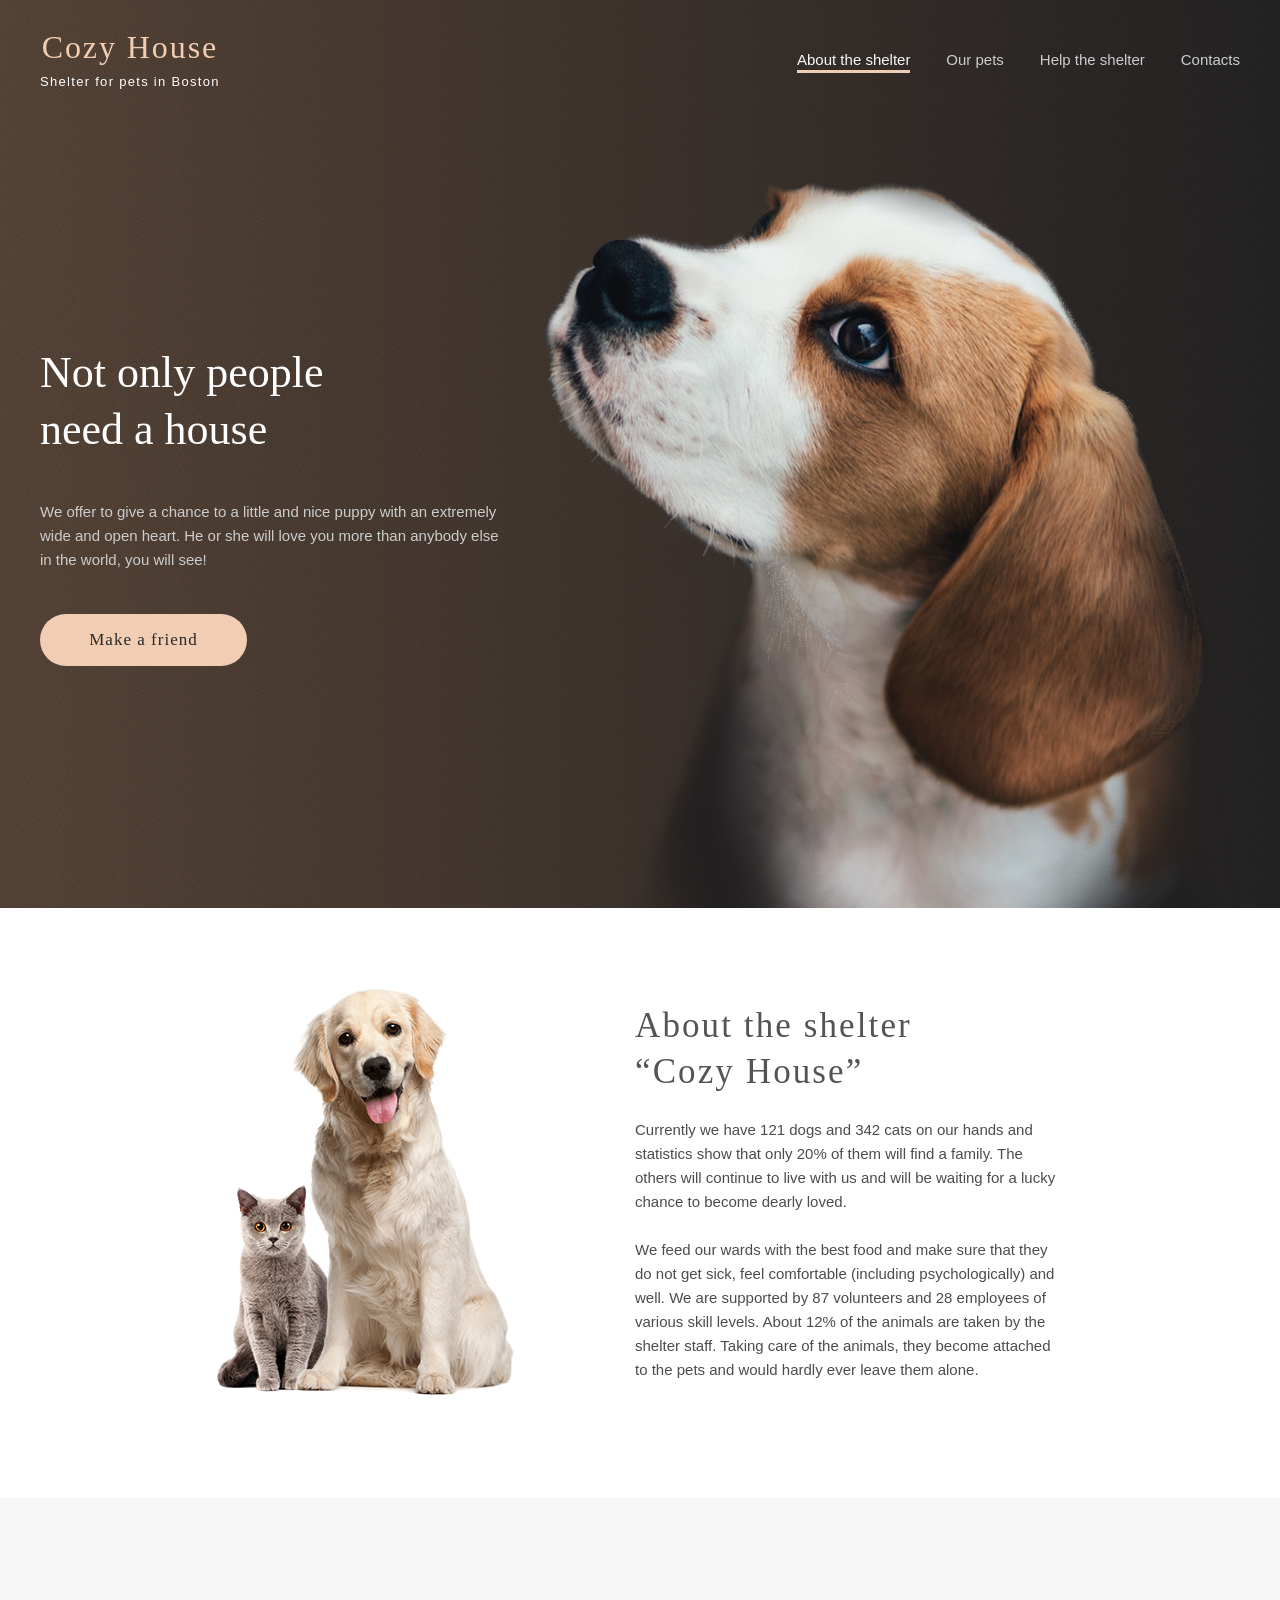
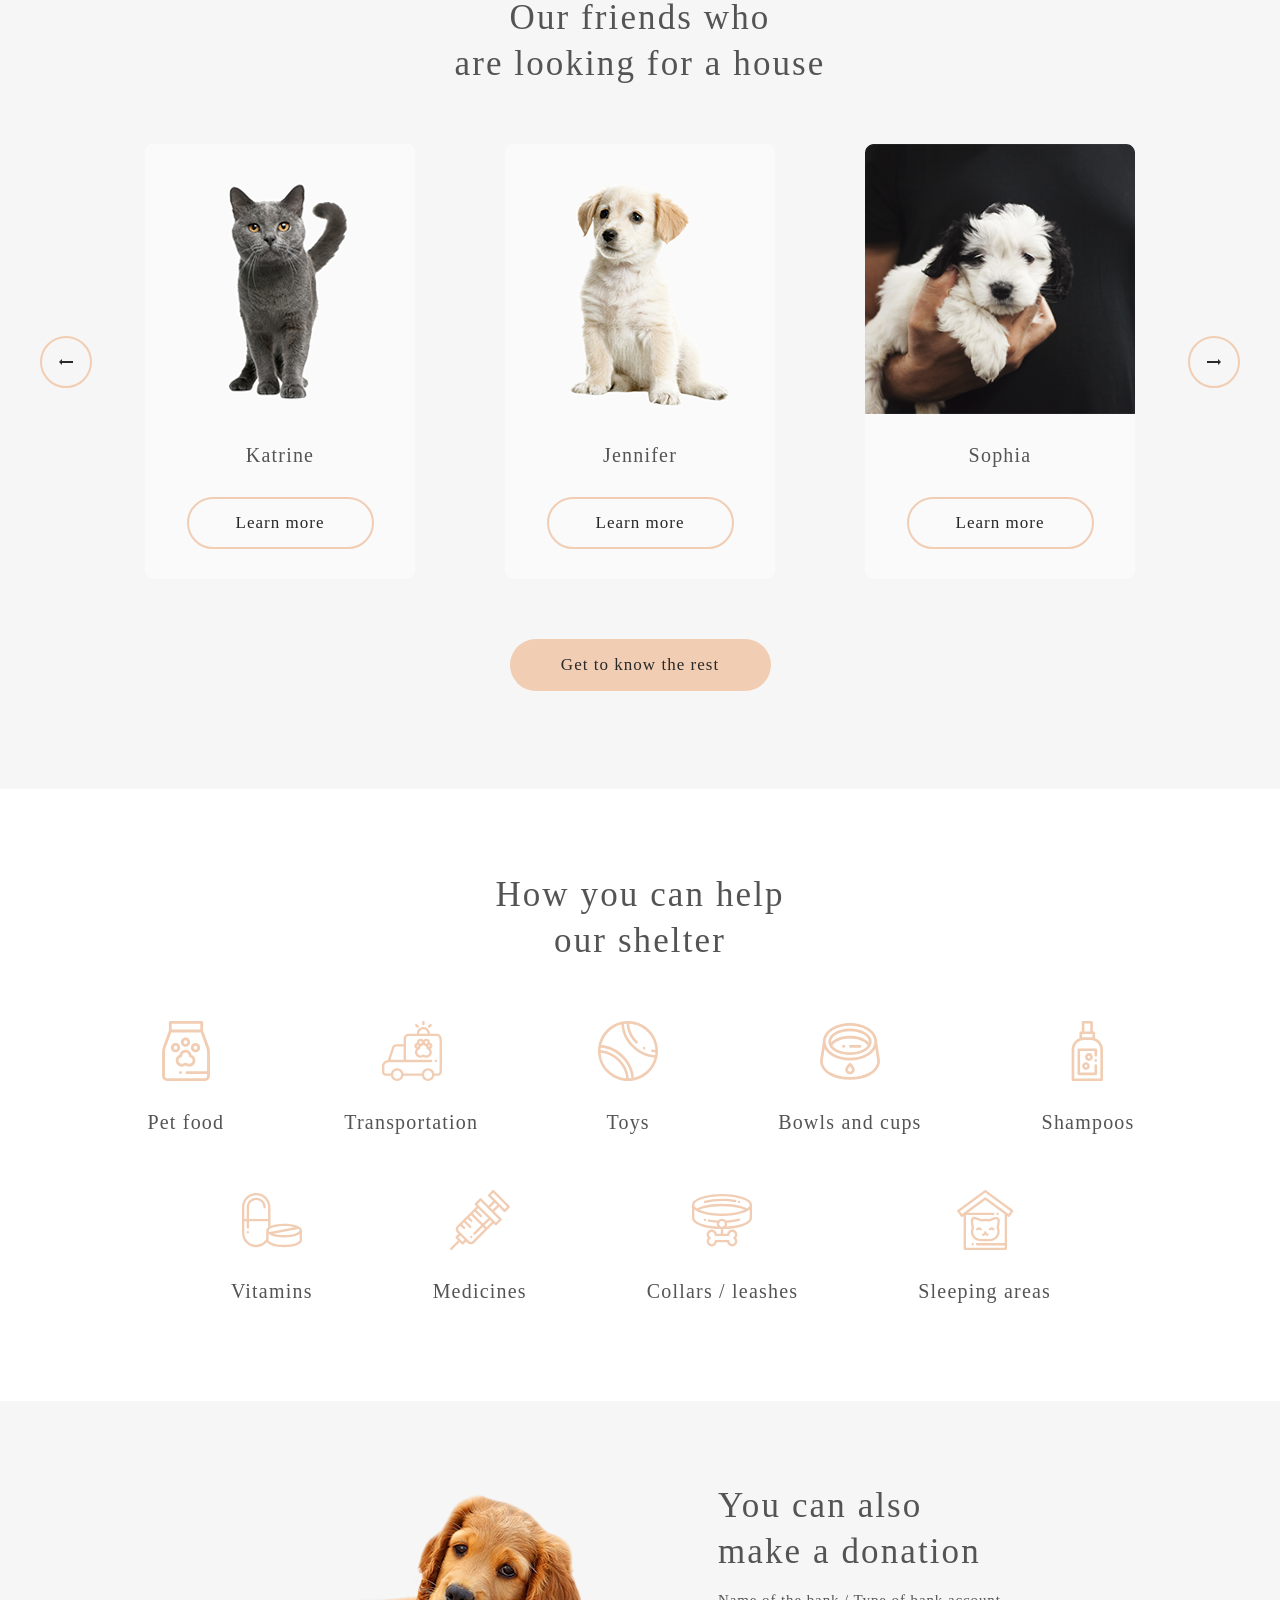
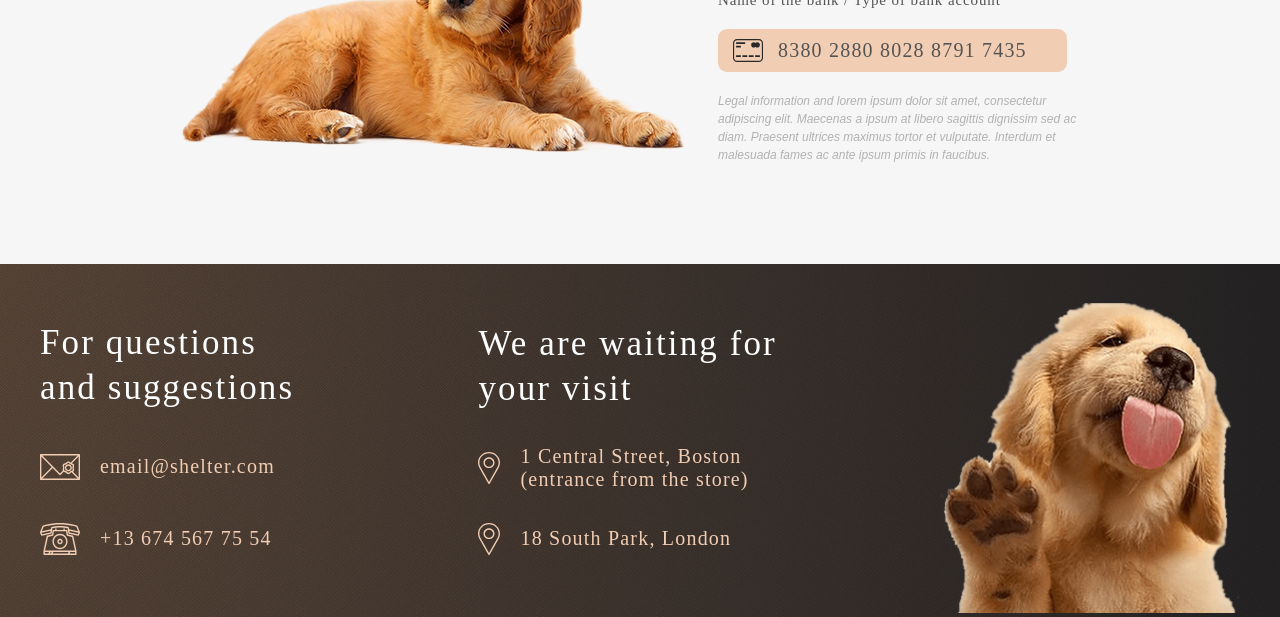
==== commit a84dbad2: "feat: add pop-up info about pets" ====
--- a/shelter/index.html
+++ b/shelter/index.html
@@ -114,6 +114,12 @@
             </div>
         </section>
         <section id="our-friends">
+            <div class="pets-info">
+                <div class="wrapper-pets-info">
+                    <button class="close-button"><span class="cross"></span></button>
+                    <div class="modal-window"></div>
+                </div>
+            </div>
             <div class="wrapper">
                 <h2 class="section-title">
                     Our friends who <br> are looking for a house
--- a/shelter/styles/style.css
+++ b/shelter/styles/style.css
@@ -460,6 +460,7 @@
 html body #our-friends {
   width: 100%;
   background-color: #F6F6F6;
+  position: relative;
 }
 html body #our-friends .wrapper {
   display: flex;
@@ -618,6 +619,7 @@
 html body #our-friends .wrapper .slider .slider__window .pets-list .pets-item:hover {
   background-color: #fff;
   transition: 0.3s linear;
+  box-shadow: 0px 2px 35px 14px rgba(13, 13, 13, 0.04);
 }
 @media (max-width: 1279px) and (min-width: 992px) {
   html body #our-friends .wrapper .slider .slider__window .pets-list .pets-item img {
@@ -1231,6 +1233,222 @@
 html body a {
   text-decoration: none;
 }
+html .pets-info {
+  visibility: hidden;
+}
+html .pets-info.active {
+  visibility: visible;
+  width: 100vw;
+  height: 100%;
+  position: absolute;
+  top: 0;
+  left: 0;
+  z-index: 1;
+  background-color: rgba(41, 41, 41, 0.6);
+  transition: 0.3s linear;
+}
+html .pets-info.active .wrapper-pets-info {
+  width: 952px;
+  max-width: 952px;
+  display: flex;
+  flex-direction: column;
+  align-items: flex-end;
+  margin: 0 auto;
+  position: relative;
+  top: 15.6%;
+}
+@media (max-width: 991px) and (min-width: 768px) {
+  html .pets-info.active .wrapper-pets-info {
+    width: 682px;
+  }
+}
+@media (max-width: 767px) and (min-width: 300px) {
+  html .pets-info.active .wrapper-pets-info {
+    width: 270px;
+  }
+}
+html .pets-info.active .wrapper-pets-info .close-button {
+  width: 52px;
+  height: 52px;
+  border-radius: 50%;
+  border: 2px solid #F1CDB3;
+  background-color: transparent;
+  transition: 0.3s linear;
+  cursor: pointer;
+}
+html .pets-info.active .wrapper-pets-info .close-button .cross {
+  position: relative;
+  display: block;
+  width: 20px;
+  height: 20px;
+  margin: 0 auto;
+}
+html .pets-info.active .wrapper-pets-info .close-button .cross::before {
+  content: "";
+  width: 100%;
+  height: 3px;
+  background-color: black;
+  position: absolute;
+  transform: rotate(45deg);
+  top: 44%;
+  left: 0;
+  border-radius: 2px;
+}
+html .pets-info.active .wrapper-pets-info .close-button .cross::after {
+  content: "";
+  width: 100%;
+  height: 3px;
+  background-color: black;
+  position: absolute;
+  transform: rotate(-45deg);
+  top: 44%;
+  left: 0;
+  border-radius: 2px;
+}
+html .pets-info.active .wrapper-pets-info .close-button:hover {
+  background-color: #F1CDB3;
+  transition: 0.3s linear;
+  transform: rotate(90deg);
+}
+html .pets-info.active .wrapper-pets-info .modal-window {
+  width: 900px;
+  background-color: white;
+  align-self: flex-start;
+  display: flex;
+  flex-direction: row;
+  border-radius: 9px;
+  overflow: hidden;
+  justify-content: space-between;
+  transition: 0.3s linear;
+}
+@media (max-width: 991px) and (min-width: 768px) {
+  html .pets-info.active .wrapper-pets-info .modal-window {
+    width: 630px;
+  }
+}
+@media (max-width: 767px) and (min-width: 300px) {
+  html .pets-info.active .wrapper-pets-info .modal-window {
+    width: 240px;
+  }
+}
+html .pets-info.active .wrapper-pets-info .modal-window img {
+  width: 55.6%;
+  object-fit: contain;
+}
+@media (max-width: 767px) and (min-width: 300px) {
+  html .pets-info.active .wrapper-pets-info .modal-window img {
+    display: none;
+  }
+}
+html .pets-info.active .wrapper-pets-info .modal-window .description {
+  width: 351px;
+  margin: 50px 20px 0 0;
+}
+@media (max-width: 991px) and (min-width: 768px) {
+  html .pets-info.active .wrapper-pets-info .modal-window .description {
+    width: 260px;
+    margin: 10px;
+  }
+}
+@media (max-width: 767px) and (min-width: 300px) {
+  html .pets-info.active .wrapper-pets-info .modal-window .description {
+    width: 220px;
+    margin: 10px;
+  }
+}
+html .pets-info.active .wrapper-pets-info .modal-window .description .pets-name {
+  font-family: "Georgia";
+  font-style: normal;
+  font-weight: 400;
+  font-size: 35px;
+  line-height: 130%;
+  letter-spacing: 0.06em;
+  margin-bottom: 10px;
+}
+@media (max-width: 767px) and (min-width: 300px) {
+  html .pets-info.active .wrapper-pets-info .modal-window .description .pets-name {
+    text-align: center;
+  }
+}
+html .pets-info.active .wrapper-pets-info .modal-window .description .animal {
+  font-family: "Georgia";
+  font-style: normal;
+  font-weight: 400;
+  font-size: 20px;
+  line-height: 115%;
+  letter-spacing: 0.06em;
+  margin-bottom: 40px;
+}
+@media (max-width: 991px) and (min-width: 768px) {
+  html .pets-info.active .wrapper-pets-info .modal-window .description .animal {
+    margin-bottom: 20px;
+    text-align: center;
+  }
+}
+@media (max-width: 767px) and (min-width: 300px) {
+  html .pets-info.active .wrapper-pets-info .modal-window .description .animal {
+    margin-bottom: 20px;
+  }
+}
+html .pets-info.active .wrapper-pets-info .modal-window .description .animal-story {
+  font-family: "Georgia";
+  font-style: normal;
+  font-weight: 400;
+  font-size: 15px;
+  line-height: 110%;
+  letter-spacing: 0.06em;
+  margin-bottom: 40px;
+}
+@media (max-width: 991px) and (min-width: 768px) {
+  html .pets-info.active .wrapper-pets-info .modal-window .description .animal-story {
+    margin-bottom: 20px;
+    font-size: 13px;
+  }
+}
+@media (max-width: 767px) and (min-width: 300px) {
+  html .pets-info.active .wrapper-pets-info .modal-window .description .animal-story {
+    font-size: 13px;
+    margin-bottom: 24px;
+    text-align: justify;
+  }
+}
+html .pets-info.active .wrapper-pets-info .modal-window .description ul {
+  margin-left: 14px;
+}
+html .pets-info.active .wrapper-pets-info .modal-window .description ul li {
+  font-family: "Georgia";
+  font-style: normal;
+  font-weight: 400;
+  font-size: 15px;
+  line-height: 110%;
+  letter-spacing: 0.06em;
+  margin-bottom: 11px;
+  list-style: none;
+  position: relative;
+}
+@media (max-width: 991px) and (min-width: 768px) {
+  html .pets-info.active .wrapper-pets-info .modal-window .description ul li {
+    margin-bottom: 5px;
+  }
+}
+@media (max-width: 767px) and (min-width: 300px) {
+  html .pets-info.active .wrapper-pets-info .modal-window .description ul li {
+    margin-bottom: 5px;
+  }
+}
+html .pets-info.active .wrapper-pets-info .modal-window .description ul li::before {
+  content: "";
+  width: 6px;
+  height: 6px;
+  border-radius: 50%;
+  position: absolute;
+  background-color: #F1CDB3;
+  top: 28%;
+  left: -4%;
+}
+html .pets-info.active .wrapper-pets-info .modal-window .description ul li span {
+  font-weight: 600;
+}
 @keyframes move-right {
   from {
     left: -1080px;
